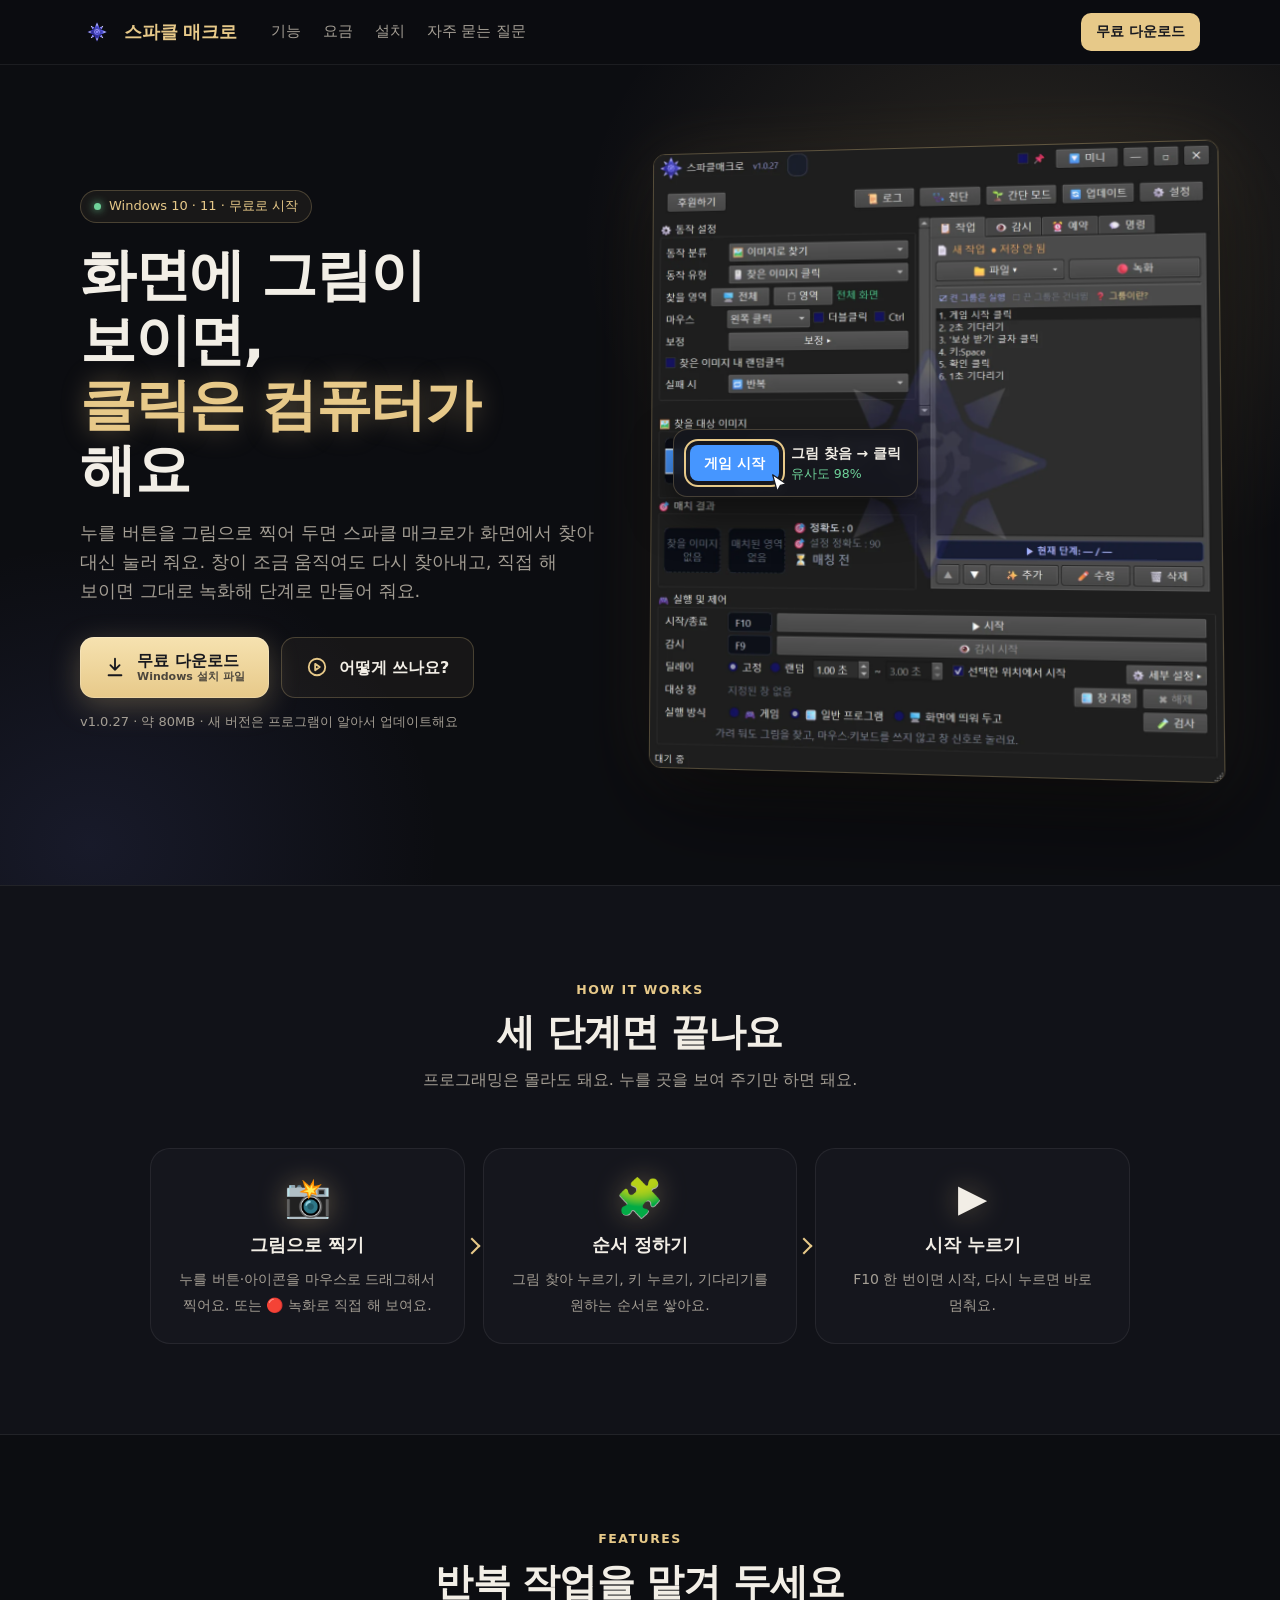
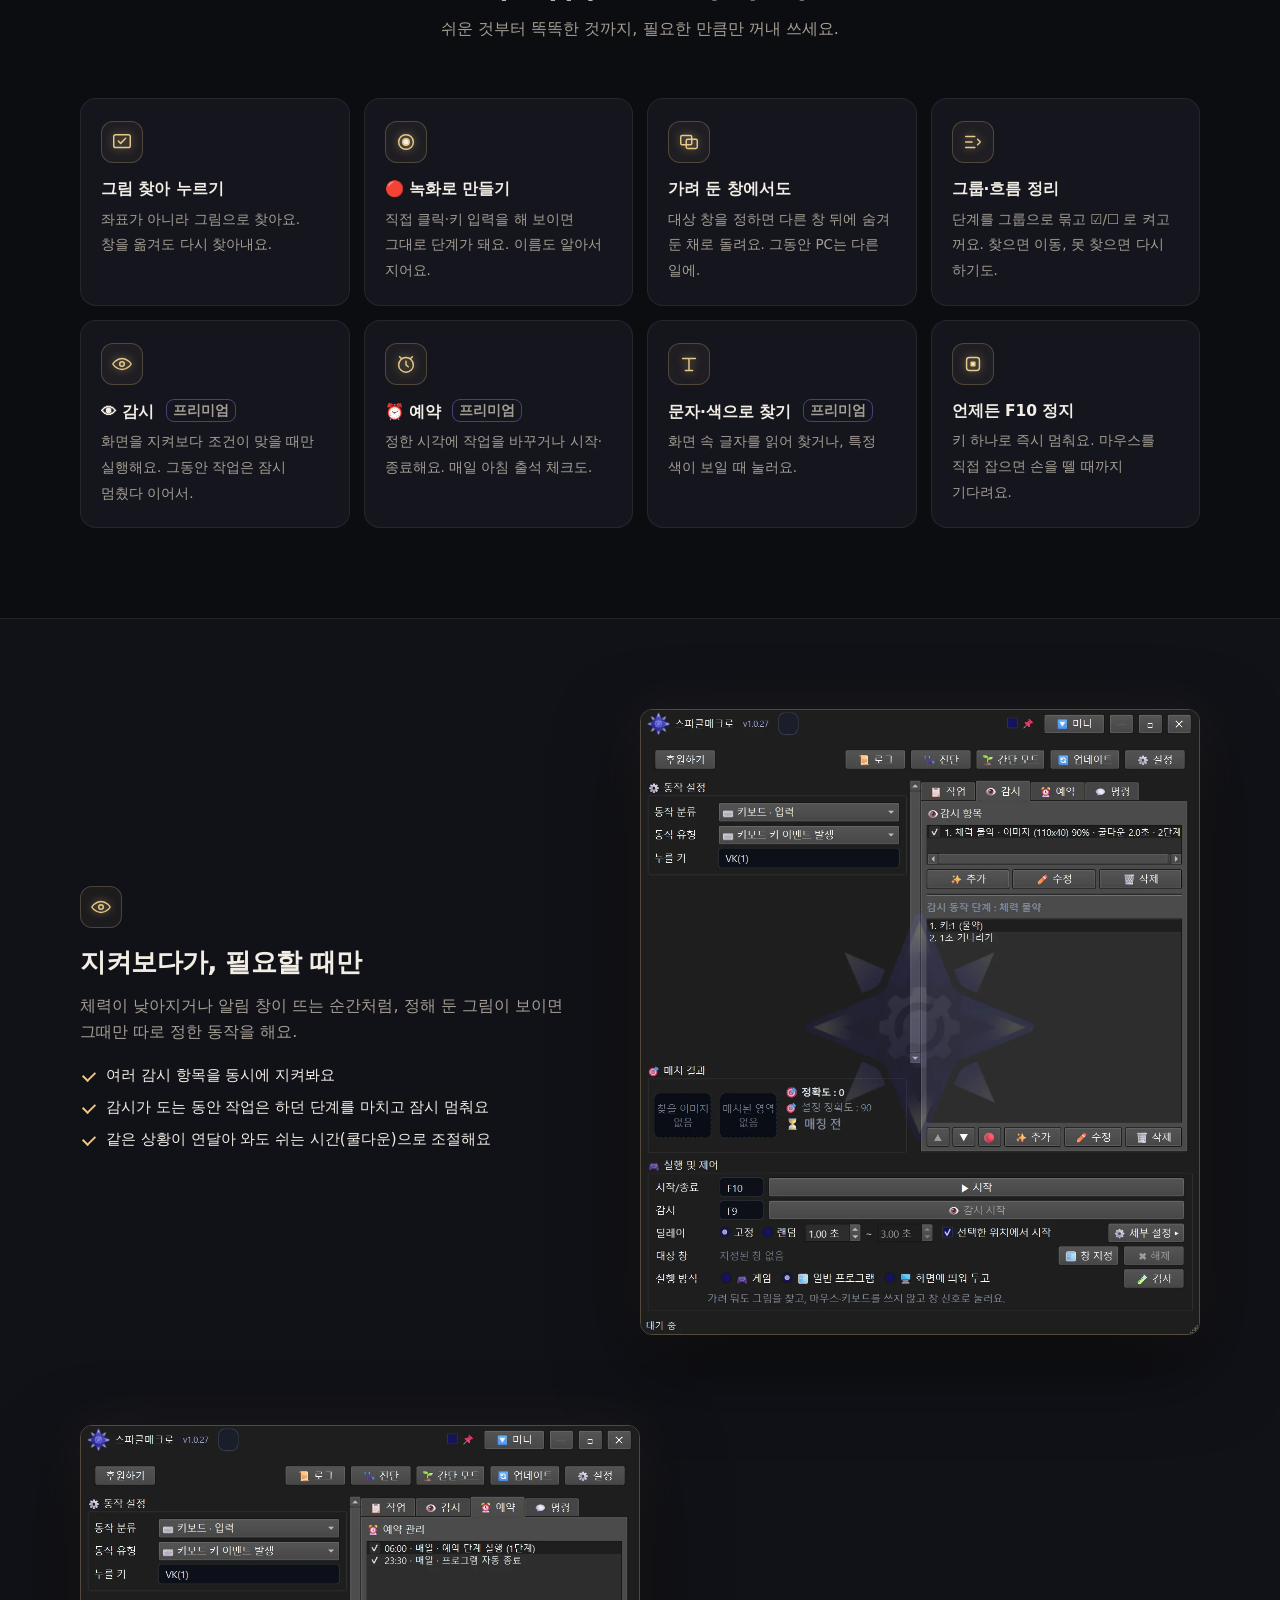
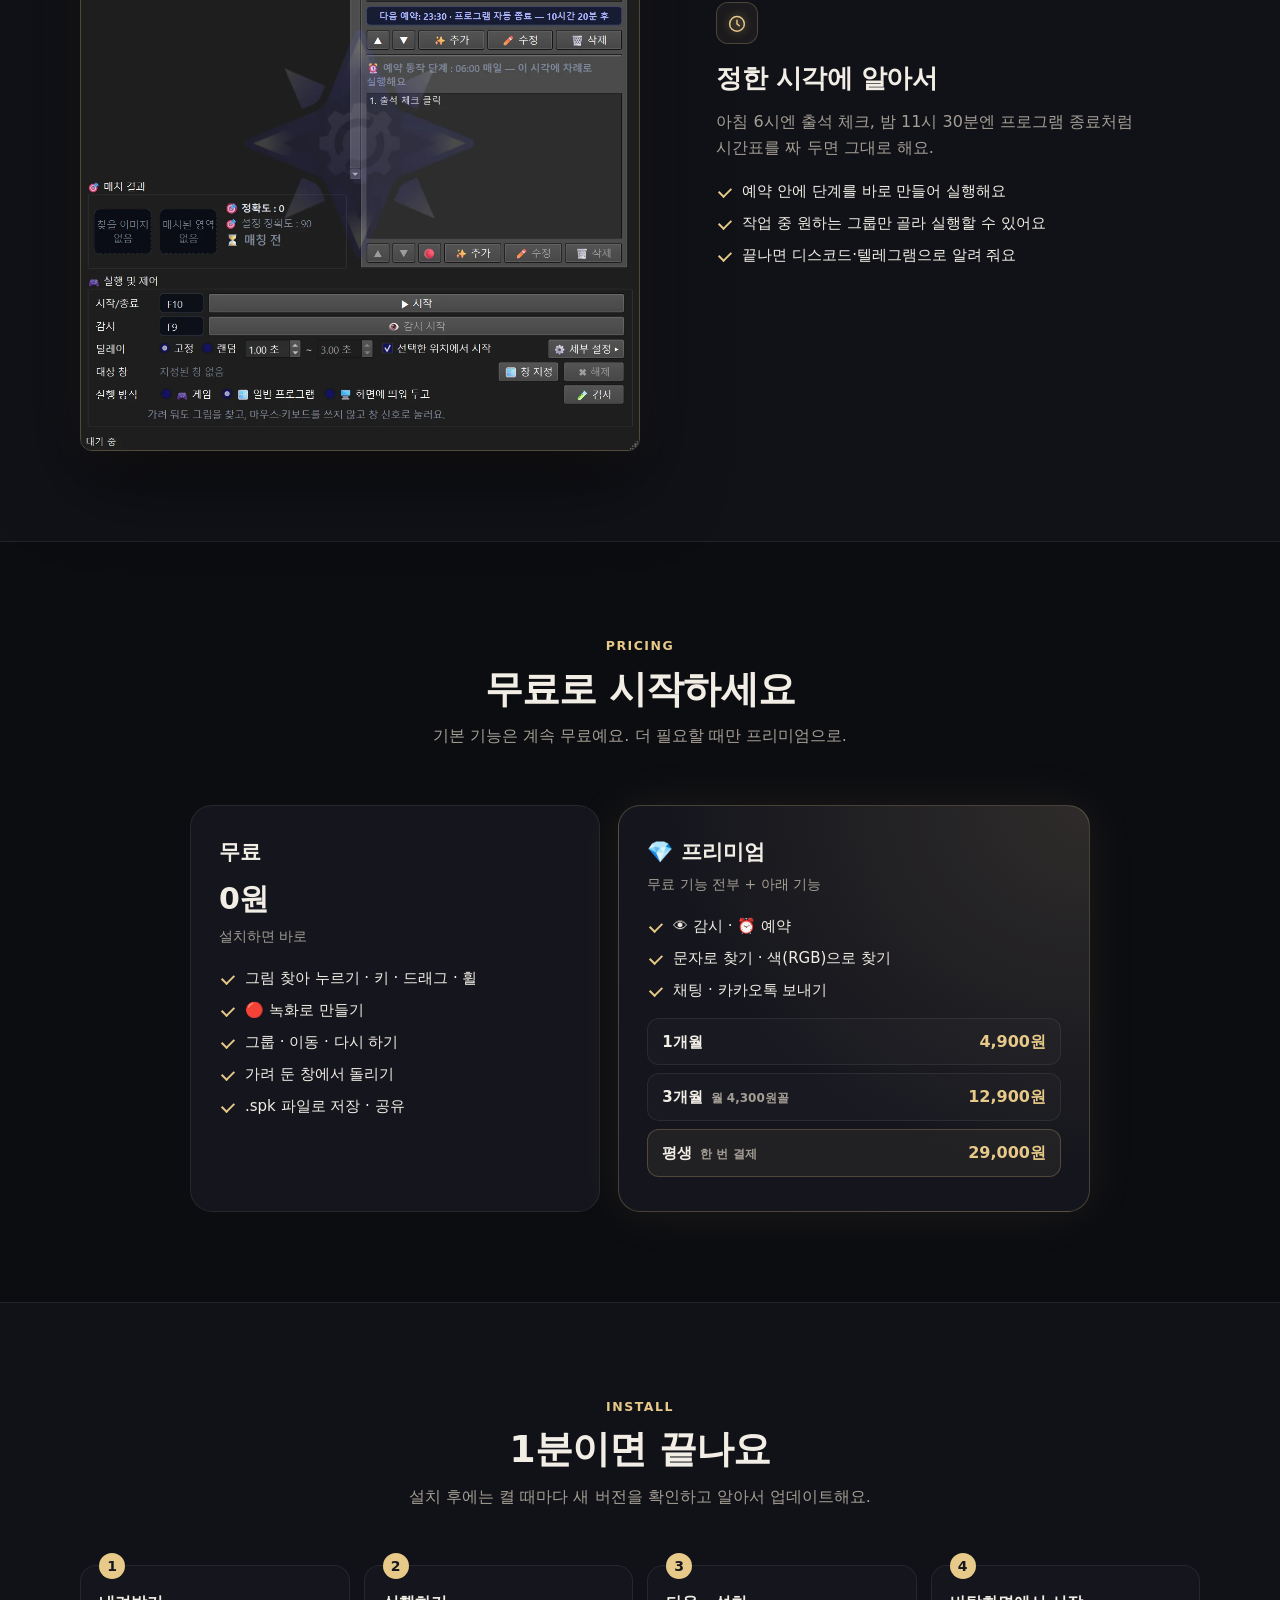
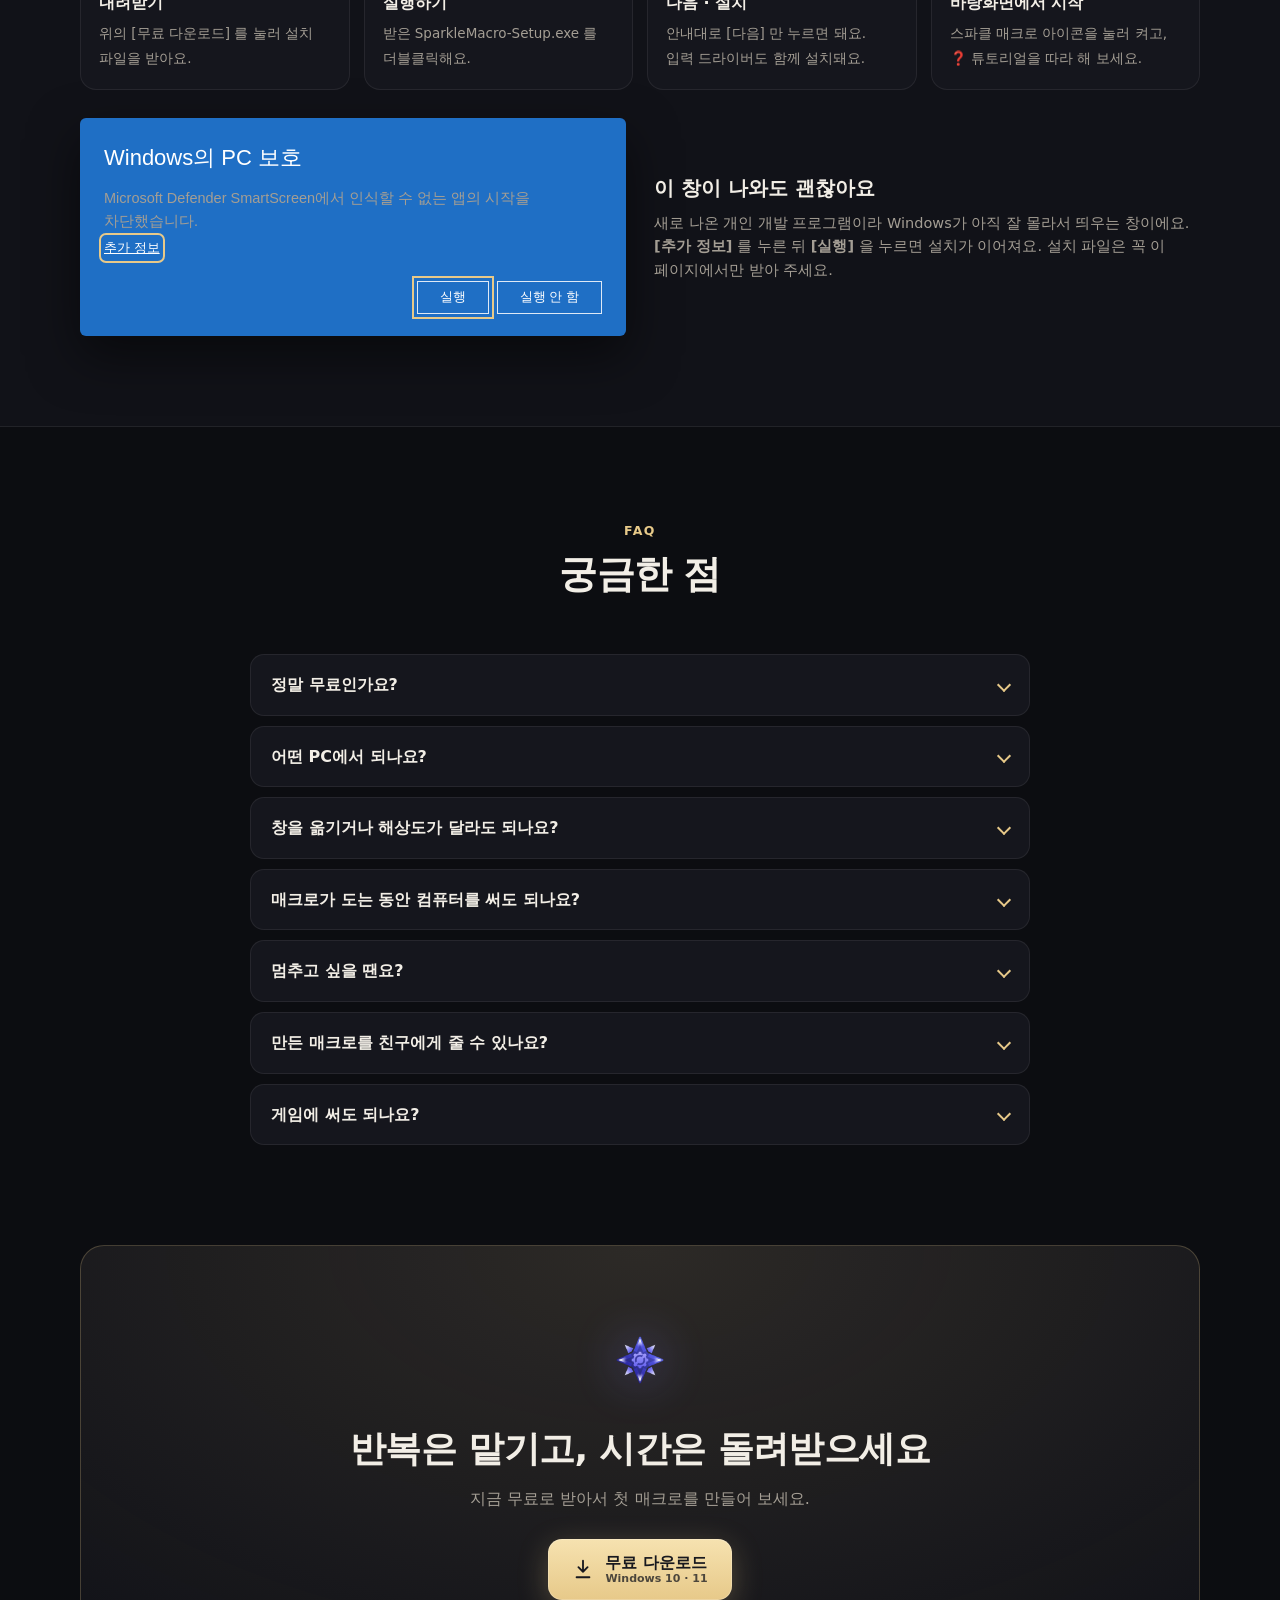
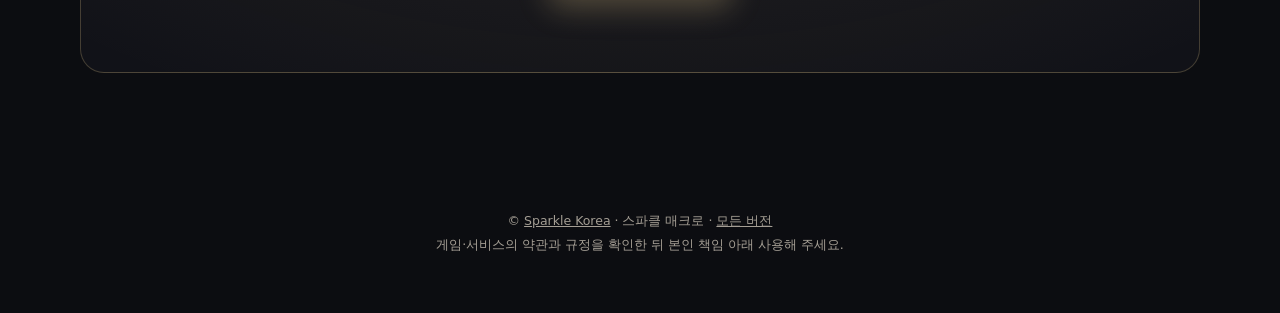
==== index.html @ 2854c3c3 "스파클 매크로 홈페이지" ====
<!doctype html>
<html lang="ko">
<head>
<meta charset="utf-8">
<meta name="viewport" content="width=device-width,initial-scale=1">
<meta name="color-scheme" content="dark">
<meta name="darkreader-lock">
<title>스파클 매크로 — 그림을 찾아 대신 눌러 주는 자동 클릭</title>
<meta name="description" content="화면에 그림이 보이면 컴퓨터가 대신 눌러 줘요. 녹화로 쉽게 만들고, 가려 둔 창에서도 돌아가는 윈도우 자동 클릭 프로그램. 무료로 시작.">
<meta property="og:type" content="website">
<meta property="og:url" content="https://macro.sparklekorea.com/">
<meta property="og:title" content="스파클 매크로 — 그림을 찾아 대신 눌러 주는 자동 클릭">
<meta property="og:description" content="녹화로 쉽게 만들고, 가려 둔 창에서도 돌아가는 윈도우 자동 클릭 프로그램. 무료로 시작.">
<meta property="og:image" content="https://macro.sparklekorea.com/img/og.jpg">
<meta name="theme-color" content="#0d0e12">
<link rel="icon" href="icon.png">
<style>
:root{
  --bg:#0c0d11;--bg2:#111218;--card:#15161d;--line:rgba(231,201,137,.24);--line2:rgba(255,255,255,.07);
  --gold:#e7c989;--gold2:#f6e2b0;--text:#f2eee6;--muted:#a49e94;--green:#6fd39a;--violet:#8f86ff;
}
*{box-sizing:border-box}
html{scroll-behavior:smooth}
section,[id]{scroll-margin-top:76px}
#top{scroll-margin-top:0}
body{margin:0;background:var(--bg);color:var(--text);font-family:"Segoe UI",system-ui,"Malgun Gothic","Apple SD Gothic Neo",sans-serif;line-height:1.6;-webkit-font-smoothing:antialiased;overflow-x:hidden;word-break:keep-all}
a{color:var(--gold);text-decoration:none}
img{max-width:100%;height:auto;display:block}
.wrap{max-width:1160px;margin:0 auto;padding:0 20px}
.gold{color:var(--gold);text-shadow:0 0 26px rgba(231,201,137,.35)}

/* 위쪽 줄 */
nav{position:sticky;top:0;z-index:20;background:rgba(12,13,17,.8);backdrop-filter:blur(12px);-webkit-backdrop-filter:blur(12px);border-bottom:1px solid var(--line2)}
nav .wrap{display:flex;align-items:center;gap:22px;height:64px}
.logo{display:flex;align-items:center;gap:10px;font-weight:800;color:var(--gold);font-size:17.5px;letter-spacing:-.2px}
.logo img{width:34px;height:34px;border-radius:9px}
nav .links{display:flex;gap:22px;margin-left:12px}
nav .links a{color:var(--muted);font-size:14.5px}
nav .links a:hover{color:var(--text)}
nav .sp{flex:1}
.navdl{font-size:13.5px;font-weight:800;color:#17181e;background:var(--gold);border-radius:10px;padding:8px 15px}

/* 버튼 */
.btn{display:inline-flex;align-items:center;gap:11px;padding:14px 24px;border-radius:14px;font-weight:800;font-size:16px;transition:transform .15s,box-shadow .15s,background .15s;white-space:nowrap}
.btn svg{width:22px;height:22px;flex:none}
.btn small{display:block;font-size:11px;font-weight:600;opacity:.75;line-height:1.1}
.btn .t{display:flex;flex-direction:column;align-items:flex-start;line-height:1.25}
.btn-gold{background:linear-gradient(180deg,var(--gold2),var(--gold));color:#17181e;box-shadow:0 8px 30px rgba(231,201,137,.28),inset 0 0 0 1px rgba(255,255,255,.2)}
.btn-gold:hover{transform:translateY(-1px);box-shadow:0 12px 38px rgba(231,201,137,.4)}
.btn-line{border:1px solid var(--line);color:var(--text);background:rgba(231,201,137,.05)}
.btn-line:hover{background:rgba(231,201,137,.1);transform:translateY(-1px)}
.btn-line svg{stroke:var(--gold)}

/* 첫 화면 */
.hero{position:relative;padding:76px 0 90px;overflow:hidden}
.hero:before{content:"";position:absolute;right:-200px;top:-180px;width:900px;height:700px;background:radial-gradient(closest-side,rgba(231,201,137,.14),transparent);pointer-events:none}
.hero:after{content:"";position:absolute;left:-260px;bottom:-260px;width:700px;height:600px;background:radial-gradient(closest-side,rgba(110,120,220,.12),transparent);pointer-events:none}
.hero .wrap{position:relative;z-index:1;display:grid;grid-template-columns:1fr 1.05fr;gap:48px;align-items:center}
.badge{display:inline-flex;align-items:center;gap:8px;font-size:13px;color:var(--gold);border:1px solid var(--line);border-radius:20px;padding:5px 13px;background:rgba(231,201,137,.06)}
.badge i{width:7px;height:7px;border-radius:50%;background:var(--green);box-shadow:0 0 8px var(--green)}
.hero h1{margin:20px 0 16px;font-size:clamp(34px,5.2vw,56px);line-height:1.16;letter-spacing:-1.5px;font-weight:800}
.hero .lead{margin:0;max-width:520px;color:var(--muted);font-size:clamp(15.5px,1.8vw,18px)}
.hero .btns{margin-top:32px;display:flex;flex-wrap:wrap;gap:12px}
.hero .note{margin-top:14px;font-size:13px;color:var(--muted)}
.stage{position:relative;padding:10px 0 30px}
.stage .pc{border-radius:12px;overflow:hidden;border:1px solid rgba(231,201,137,.32);box-shadow:0 34px 90px rgba(0,0,0,.6),0 0 70px rgba(231,201,137,.10);transform:perspective(1600px) rotateY(-8deg) rotateX(3deg);transform-origin:left center;max-width:560px;margin-left:auto}
/* 그림을 찾아 누르는 모습 */
.found{position:absolute;left:4%;top:44%;display:flex;align-items:center;gap:12px;padding:12px 16px;border-radius:14px;background:rgba(21,22,29,.92);border:1px solid var(--line);box-shadow:0 18px 40px rgba(0,0,0,.55);backdrop-filter:blur(6px)}
.found .tg{padding:7px 14px;border-radius:8px;background:#4696ff;color:#fff;font-weight:800;font-size:14px;position:relative;outline:2px solid var(--gold);outline-offset:4px;animation:pick 2.4s ease-in-out infinite}
.found b{display:block;font-size:14px}
.found span{display:block;font-size:12.5px;color:var(--green)}
.cursor{position:absolute;right:-12px;bottom:-14px;width:22px;height:22px;animation:tap 2.4s ease-in-out infinite}
@keyframes pick{0%,100%{outline-color:rgba(231,201,137,.2)}45%,60%{outline-color:var(--gold)}}
@keyframes tap{0%,100%{transform:translate(14px,14px)}45%{transform:translate(0,0)}55%{transform:translate(0,0) scale(.85)}65%{transform:translate(0,0)}}
@media (prefers-reduced-motion:reduce){.found .tg,.cursor{animation:none}}

/* 섹션 공통 */
section{padding:90px 0;position:relative}
.alt{background:var(--bg2);border-top:1px solid var(--line2);border-bottom:1px solid var(--line2)}
.sec-h{text-align:center;max-width:680px;margin:0 auto 56px}
.sec-h small{color:var(--gold);font-weight:800;letter-spacing:1.5px;font-size:12.5px}
.sec-h h2{margin:8px 0 10px;font-size:clamp(26px,3.6vw,38px);letter-spacing:-.8px;line-height:1.25}
.sec-h p{margin:0;color:var(--muted)}

/* 3단계 흐름 */
.flow{display:grid;grid-template-columns:repeat(3,1fr);gap:18px;max-width:980px;margin:0 auto}
.fl{position:relative;text-align:center;padding:30px 22px 26px;border:1px solid var(--line2);border-radius:20px;background:var(--card)}
.fl .em{font-size:38px;line-height:1;margin-bottom:14px;filter:drop-shadow(0 0 14px rgba(231,201,137,.35))}
.fl b{display:block;font-size:18px;margin-bottom:6px}
.fl span{font-size:14px;color:var(--muted)}
.fl:not(:last-child):after{content:"";position:absolute;right:-14px;top:50%;width:10px;height:10px;border-top:2px solid var(--gold);border-right:2px solid var(--gold);transform:translateY(-50%) rotate(45deg);z-index:2}

/* 기능 카드 */
.cards{display:grid;grid-template-columns:repeat(4,1fr);gap:14px}
.card{border:1px solid var(--line2);border-radius:16px;padding:22px 20px;background:var(--card);transition:transform .2s,border-color .2s}
.card:hover{transform:translateY(-3px);border-color:var(--line)}
.ico{width:42px;height:42px;border-radius:12px;border:1px solid var(--line);display:flex;align-items:center;justify-content:center;margin-bottom:14px;background:rgba(231,201,137,.05)}
.ico svg{width:22px;height:22px;stroke:var(--gold);fill:none;stroke-width:1.6;stroke-linecap:round;stroke-linejoin:round;filter:drop-shadow(0 0 4px rgba(231,201,137,.6))}
.card b{display:block;margin-bottom:4px;font-size:15.5px}
.card span{font-size:13.5px;color:var(--muted)}
.tag{display:inline-block;font-size:11px;font-weight:800;color:var(--violet);border:1px solid rgba(143,134,255,.4);border-radius:8px;padding:0 6px;margin-left:6px;vertical-align:2px}

/* 화면 소개 */
.pcrow{display:grid;grid-template-columns:1fr 1.2fr;gap:56px;align-items:center;margin-bottom:90px}
.pcrow:last-child{margin-bottom:0}
.pcrow.rev{grid-template-columns:1.2fr 1fr}
.pcrow.rev .txt{order:2}
.pcrow h3{margin:0 0 10px;font-size:26px;letter-spacing:-.5px}
.pcrow p{margin:0;color:var(--muted)}
.shot{border-radius:12px;overflow:hidden;border:1px solid rgba(231,201,137,.3);box-shadow:0 30px 80px rgba(0,0,0,.55),0 0 50px rgba(231,201,137,.08);max-width:560px}
.pcrow.rev .shot{margin-left:0}
.pcrow:not(.rev) .shot{margin-left:auto}
ul.chk{list-style:none;padding:0;margin:18px 0 0}
ul.chk li{position:relative;padding-left:26px;margin:8px 0;font-size:15px}
ul.chk li:before{content:"";position:absolute;left:3px;top:8px;width:10px;height:6px;border-left:2px solid var(--gold);border-bottom:2px solid var(--gold);transform:rotate(-45deg)}

/* 요금 */
.plans{display:grid;grid-template-columns:1fr 1.15fr;gap:18px;max-width:900px;margin:0 auto}
.plan{border:1px solid var(--line2);border-radius:22px;padding:30px 28px;background:var(--card)}
.plan.pro{border-color:var(--line);background:radial-gradient(90% 90% at 100% 0%,rgba(231,201,137,.12),transparent),var(--card);box-shadow:0 0 50px rgba(231,201,137,.08)}
.plan h3{margin:0 0 4px;font-size:21px}
.plan .pr{font-size:30px;font-weight:800;letter-spacing:-.8px;margin:6px 0 2px}
.plan .pr small{font-size:14px;color:var(--muted);font-weight:600;letter-spacing:0}
.plan .sub{color:var(--muted);font-size:14px}
.prices{display:grid;gap:8px;margin:16px 0 4px}
.prices div{display:flex;justify-content:space-between;align-items:baseline;padding:10px 14px;border:1px solid var(--line2);border-radius:12px;background:rgba(255,255,255,.02)}
.prices div b{font-size:15px}
.prices div span{font-weight:800;color:var(--gold)}
.prices div em{font-style:normal;font-size:12px;color:var(--muted);margin-left:8px}
.prices .best{border-color:var(--line);background:rgba(231,201,137,.06)}

/* 설치 */
.steps{display:grid;grid-template-columns:repeat(4,1fr);gap:14px;counter-reset:s}
.step{position:relative;border:1px solid var(--line2);border-radius:16px;padding:24px 18px 18px;background:var(--card)}
.step:before{counter-increment:s;content:counter(s);position:absolute;top:-13px;left:18px;width:26px;height:26px;border-radius:50%;background:var(--gold);color:#17181e;font-weight:800;font-size:14px;display:flex;align-items:center;justify-content:center}
.step b{display:block;margin-bottom:4px}
.step span{font-size:13.5px;color:var(--muted)}
.ss{margin-top:28px;display:grid;grid-template-columns:1fr 1fr;gap:28px;align-items:center}
.ssbox{border-radius:6px;background:#1f6fc5;color:#fff;padding:22px 24px;font-family:"Segoe UI","Malgun Gothic",sans-serif;box-shadow:0 20px 50px rgba(0,0,0,.5)}
.ssbox h4{margin:0 0 12px;font-size:22px;font-weight:400}
.ssbox p{margin:0 0 10px;font-size:13px}
.ssbox .more{display:inline-block;font-size:13px;text-decoration:underline;outline:2px solid var(--gold);outline-offset:3px;border-radius:2px}
.ssbox .bt{display:flex;justify-content:flex-end;gap:8px;margin-top:22px}
.ssbox .bt span{border:1px solid rgba(255,255,255,.85);padding:5px 22px;font-size:13px}
.ssbox .bt .run{outline:2px solid var(--gold);outline-offset:3px}
.ss h3{margin:0 0 8px;font-size:20px}
.ss p{margin:0;color:var(--muted);font-size:14.5px}

/* 질문 */
.faq{max-width:780px;margin:0 auto}
details{border:1px solid var(--line2);border-radius:14px;background:var(--card);margin-bottom:10px}
summary{cursor:pointer;list-style:none;padding:17px 20px;font-weight:700;display:flex;align-items:center;gap:12px}
summary::-webkit-details-marker{display:none}
summary:after{content:"";margin-left:auto;flex:none;width:8px;height:8px;border-right:2px solid var(--gold);border-bottom:2px solid var(--gold);transform:rotate(45deg);transition:transform .2s}
details[open] summary:after{transform:rotate(-135deg)}
details p{margin:0;padding:0 20px 17px;color:var(--muted);font-size:14.5px}

.final{text-align:center;padding:72px 22px;border:1px solid var(--line);border-radius:24px;background:radial-gradient(80% 120% at 50% 0%,rgba(231,201,137,.13),transparent),var(--bg2)}
.final img{width:84px;height:84px;margin:0 auto 18px;filter:drop-shadow(0 0 24px rgba(143,134,255,.45))}
.final h2{margin:0 0 8px;font-size:clamp(26px,3.6vw,36px);letter-spacing:-.6px}
.final p{margin:0 0 28px;color:var(--muted)}
.final .btns{display:flex;flex-wrap:wrap;justify-content:center;gap:12px}
footer{padding:44px 0 54px;text-align:center;font-size:12.5px;color:var(--muted)}
footer p{margin:4px 0}
footer a{color:var(--muted);text-decoration:underline}

/* 스크롤하면 살짝 떠오르기 */
.rv{opacity:0;transform:translateY(18px);transition:opacity .7s ease,transform .7s ease}
.rv.on{opacity:1;transform:none}
@media (prefers-reduced-motion:reduce){.rv{opacity:1;transform:none;transition:none}}

@media (max-width:980px){
  .hero .wrap{grid-template-columns:1fr}
  .stage{max-width:600px;margin:10px auto 0}
  .pcrow,.pcrow.rev,.ss,.plans{grid-template-columns:1fr}
  .pcrow.rev .txt{order:0}
  .pcrow{gap:26px;margin-bottom:64px}
  .shot,.pcrow:not(.rev) .shot{margin:0 auto}
  .cards,.steps{grid-template-columns:1fr 1fr}
  nav .links{display:none}
}
@media (max-width:640px){
  .flow{grid-template-columns:1fr}
  .fl:not(:last-child):after{right:50%;top:auto;bottom:-14px;transform:translateX(50%) rotate(135deg)}
}
@media (max-width:560px){
  .cards,.steps{grid-template-columns:1fr}
  .navdl{display:none}
  .hero{padding:44px 0 60px}
  .btn{width:100%;justify-content:center}
  .found{left:2%;top:38%;transform:scale(.85);transform-origin:left top}
}
</style>
</head>
<body id="top">

<nav><div class="wrap">
  <a class="logo" href="#top"><img src="icon.png" alt=""><span>스파클 매크로</span></a>
  <div class="links"><a href="#feat">기능</a><a href="#price">요금</a><a href="#install">설치</a><a href="#faq">자주 묻는 질문</a></div>
  <span class="sp"></span>
  <a class="navdl dl" href="#">무료 다운로드</a>
</div></nav>

<header class="hero"><div class="wrap">
  <div>
    <span class="badge"><i></i>Windows 10 · 11 · 무료로 시작</span>
    <h1>화면에 그림이 보이면,<br><span class="gold">클릭은 컴퓨터가</span> 해요</h1>
    <p class="lead">누를 버튼을 그림으로 찍어 두면 스파클 매크로가 화면에서 찾아 대신 눌러 줘요. 창이 조금 움직여도 다시 찾아내고, 직접 해 보이면 그대로 녹화해 단계로 만들어 줘요.</p>
    <div class="btns">
      <a class="btn btn-gold dl" href="#">
        <svg viewBox="0 0 24 24" fill="none" stroke="currentColor" stroke-width="2" stroke-linecap="round" stroke-linejoin="round"><path d="M12 3v12M7 10l5 5 5-5M5 21h14"/></svg>
        <span class="t">무료 다운로드<small>Windows 설치 파일</small></span>
      </a>
      <a class="btn btn-line" href="#how">
        <svg viewBox="0 0 24 24" fill="none" stroke-width="2" stroke-linecap="round" stroke-linejoin="round"><circle cx="12" cy="12" r="9"/><path d="M10 8.5l5 3.5-5 3.5z"/></svg>
        어떻게 쓰나요?
      </a>
    </div>
    <p class="note">v1.0.27 · 약 80MB · 새 버전은 프로그램이 알아서 업데이트해요</p>
  </div>
  <div class="stage">
    <div class="pc"><img src="img/main.webp" width="1100" height="1230" alt="스파클 매크로 작업 화면"></div>
    <div class="found">
      <div class="tg">게임 시작
        <svg class="cursor" viewBox="0 0 24 24"><path d="M4 2l15 10-6.5 1.5L9 20z" fill="#fff" stroke="#17181e" stroke-width="1.4" stroke-linejoin="round"/></svg>
      </div>
      <div><b>그림 찾음 → 클릭</b><span>유사도 98%</span></div>
    </div>
  </div>
</div></header>

<section id="how" class="alt"><div class="wrap">
  <div class="sec-h rv"><small>HOW IT WORKS</small><h2>세 단계면 끝나요</h2><p>프로그래밍은 몰라도 돼요. 누를 곳을 보여 주기만 하면 돼요.</p></div>
  <div class="flow rv">
    <div class="fl"><div class="em">📸</div><b>그림으로 찍기</b><span>누를 버튼·아이콘을 마우스로 드래그해서 찍어요. 또는 🔴 녹화로 직접 해 보여요.</span></div>
    <div class="fl"><div class="em">🧩</div><b>순서 정하기</b><span>그림 찾아 누르기, 키 누르기, 기다리기를 원하는 순서로 쌓아요.</span></div>
    <div class="fl"><div class="em">▶️</div><b>시작 누르기</b><span>F10 한 번이면 시작, 다시 누르면 바로 멈춰요.</span></div>
  </div>
</div></section>

<section id="feat"><div class="wrap">
  <div class="sec-h rv"><small>FEATURES</small><h2>반복 작업을 맡겨 두세요</h2><p>쉬운 것부터 똑똑한 것까지, 필요한 만큼만 꺼내 쓰세요.</p></div>
  <div class="cards rv">
    <div class="card"><div class="ico"><svg viewBox="0 0 24 24"><rect x="3" y="4" width="18" height="14" rx="2"/><path d="M8 11l2.5 2.5L16 8"/></svg></div><b>그림 찾아 누르기</b><span>좌표가 아니라 그림으로 찾아요. 창을 옮겨도 다시 찾아내요.</span></div>
    <div class="card"><div class="ico"><svg viewBox="0 0 24 24"><circle cx="12" cy="12" r="8"/><circle cx="12" cy="12" r="3.5" fill="currentColor"/></svg></div><b>🔴 녹화로 만들기</b><span>직접 클릭·키 입력을 해 보이면 그대로 단계가 돼요. 이름도 알아서 지어요.</span></div>
    <div class="card"><div class="ico"><svg viewBox="0 0 24 24"><rect x="3" y="5" width="12" height="10" rx="1.5"/><rect x="9" y="9" width="12" height="10" rx="1.5"/></svg></div><b>가려 둔 창에서도</b><span>대상 창을 정하면 다른 창 뒤에 숨겨 둔 채로 돌려요. 그동안 PC는 다른 일에.</span></div>
    <div class="card"><div class="ico"><svg viewBox="0 0 24 24"><path d="M4 6h10M4 12h7M4 18h10"/><path d="M17 9l3 3-3 3"/></svg></div><b>그룹·흐름 정리</b><span>단계를 그룹으로 묶고 ☑/☐ 로 켜고 꺼요. 찾으면 이동, 못 찾으면 다시 하기도.</span></div>
    <div class="card"><div class="ico"><svg viewBox="0 0 24 24"><path d="M2 12s3.5-6 10-6 10 6 10 6-3.5 6-10 6S2 12 2 12z"/><circle cx="12" cy="12" r="2.5"/></svg></div><b>👁 감시 <span class="tag">프리미엄</span></b><span>화면을 지켜보다 조건이 맞을 때만 실행해요. 그동안 작업은 잠시 멈췄다 이어서.</span></div>
    <div class="card"><div class="ico"><svg viewBox="0 0 24 24"><circle cx="12" cy="13" r="8"/><path d="M12 9v4l2.5 2M5 4l2 2M19 4l-2 2"/></svg></div><b>⏰ 예약 <span class="tag">프리미엄</span></b><span>정한 시각에 작업을 바꾸거나 시작·종료해요. 매일 아침 출석 체크도.</span></div>
    <div class="card"><div class="ico"><svg viewBox="0 0 24 24"><path d="M5 6h14M12 6v13M8 19h8"/></svg></div><b>문자·색으로 찾기 <span class="tag">프리미엄</span></b><span>화면 속 글자를 읽어 찾거나, 특정 색이 보일 때 눌러요.</span></div>
    <div class="card"><div class="ico"><svg viewBox="0 0 24 24"><rect x="5" y="5" width="14" height="14" rx="3"/><path d="M10 10h4v4h-4z" fill="currentColor"/></svg></div><b>언제든 F10 정지</b><span>키 하나로 즉시 멈춰요. 마우스를 직접 잡으면 손을 뗄 때까지 기다려요.</span></div>
  </div>
</div></section>

<section class="alt"><div class="wrap">
  <div class="pcrow rv">
    <div class="txt">
      <div class="ico"><svg viewBox="0 0 24 24"><path d="M2 12s3.5-6 10-6 10 6 10 6-3.5 6-10 6S2 12 2 12z"/><circle cx="12" cy="12" r="2.5"/></svg></div>
      <h3>지켜보다가, 필요할 때만</h3>
      <p>체력이 낮아지거나 알림 창이 뜨는 순간처럼, 정해 둔 그림이 보이면 그때만 따로 정한 동작을 해요.</p>
      <ul class="chk">
        <li>여러 감시 항목을 동시에 지켜봐요</li>
        <li>감시가 도는 동안 작업은 하던 단계를 마치고 잠시 멈춰요</li>
        <li>같은 상황이 연달아 와도 쉬는 시간(쿨다운)으로 조절해요</li>
      </ul>
    </div>
    <div class="shot"><img src="img/watch.webp" width="1100" height="1230" alt="감시 화면" loading="lazy"></div>
  </div>
  <div class="pcrow rev rv">
    <div class="txt">
      <div class="ico"><svg viewBox="0 0 24 24"><circle cx="12" cy="13" r="8"/><path d="M12 9v4l2.5 2"/></svg></div>
      <h3>정한 시각에 알아서</h3>
      <p>아침 6시엔 출석 체크, 밤 11시 30분엔 프로그램 종료처럼 시간표를 짜 두면 그대로 해요.</p>
      <ul class="chk">
        <li>예약 안에 단계를 바로 만들어 실행해요</li>
        <li>작업 중 원하는 그룹만 골라 실행할 수 있어요</li>
        <li>끝나면 디스코드·텔레그램으로 알려 줘요</li>
      </ul>
    </div>
    <div class="shot"><img src="img/schedule.webp" width="1100" height="1230" alt="예약 화면" loading="lazy"></div>
  </div>
</div></section>

<section id="price"><div class="wrap">
  <div class="sec-h rv"><small>PRICING</small><h2>무료로 시작하세요</h2><p>기본 기능은 계속 무료예요. 더 필요할 때만 프리미엄으로.</p></div>
  <div class="plans rv">
    <div class="plan">
      <h3>무료</h3>
      <div class="pr">0원</div>
      <div class="sub">설치하면 바로</div>
      <ul class="chk">
        <li>그림 찾아 누르기 · 키 · 드래그 · 휠</li>
        <li>🔴 녹화로 만들기</li>
        <li>그룹 · 이동 · 다시 하기</li>
        <li>가려 둔 창에서 돌리기</li>
        <li>.spk 파일로 저장 · 공유</li>
      </ul>
    </div>
    <div class="plan pro">
      <h3>💎 프리미엄</h3>
      <div class="sub">무료 기능 전부 + 아래 기능</div>
      <ul class="chk">
        <li>👁 감시 · ⏰ 예약</li>
        <li>문자로 찾기 · 색(RGB)으로 찾기</li>
        <li>채팅 · 카카오톡 보내기</li>
      </ul>
      <div class="prices">
        <div><b>1개월</b><span>4,900원</span></div>
        <div><b>3개월<em>월 4,300원꼴</em></b><span>12,900원</span></div>
        <div class="best"><b>평생<em>한 번 결제</em></b><span>29,000원</span></div>
      </div>
    </div>
  </div>
</div></section>

<section id="install" class="alt"><div class="wrap">
  <div class="sec-h rv"><small>INSTALL</small><h2>1분이면 끝나요</h2><p>설치 후에는 켤 때마다 새 버전을 확인하고 알아서 업데이트해요.</p></div>
  <div class="steps rv">
    <div class="step"><b>내려받기</b><span>위의 [무료 다운로드] 를 눌러 설치 파일을 받아요.</span></div>
    <div class="step"><b>실행하기</b><span>받은 SparkleMacro-Setup.exe 를 더블클릭해요.</span></div>
    <div class="step"><b>다음 · 설치</b><span>안내대로 [다음] 만 누르면 돼요. 입력 드라이버도 함께 설치돼요.</span></div>
    <div class="step"><b>바탕화면에서 시작</b><span>스파클 매크로 아이콘을 눌러 켜고, ❓ 튜토리얼을 따라 해 보세요.</span></div>
  </div>
  <div class="ss rv">
    <div class="ssbox" aria-hidden="true">
      <h4>Windows의 PC 보호</h4>
      <p>Microsoft Defender SmartScreen에서 인식할 수 없는 앱의 시작을 차단했습니다.</p>
      <span class="more">추가 정보</span>
      <div class="bt"><span class="run">실행</span><span>실행 안 함</span></div>
    </div>
    <div>
      <h3>이 창이 나와도 괜찮아요</h3>
      <p>새로 나온 개인 개발 프로그램이라 Windows가 아직 잘 몰라서 띄우는 창이에요. <b>[추가 정보]</b> 를 누른 뒤 <b>[실행]</b> 을 누르면 설치가 이어져요. 설치 파일은 꼭 이 페이지에서만 받아 주세요.</p>
    </div>
  </div>
</div></section>

<section id="faq"><div class="wrap">
  <div class="sec-h rv"><small>FAQ</small><h2>궁금한 점</h2></div>
  <div class="faq rv">
    <details><summary>정말 무료인가요?</summary><p>네. 그림 찾아 누르기, 녹화, 그룹, 가려 둔 창에서 돌리기 같은 기본 기능은 기간 제한 없이 무료예요. 감시·예약·문자/색 찾기·메시지 보내기가 필요할 때만 프리미엄을 쓰면 돼요.</p></details>
    <details><summary>어떤 PC에서 되나요?</summary><p>Windows 10 · 11 (64비트) 에서 돼요. 맥과 휴대폰은 지원하지 않아요.</p></details>
    <details><summary>창을 옮기거나 해상도가 달라도 되나요?</summary><p>좌표가 아니라 그림으로 찾기 때문에 창 위치가 바뀌어도 다시 찾아내요. 화면 배율이나 해상도가 크게 바뀌면 그림을 한 번 다시 찍어 주세요.</p></details>
    <details><summary>매크로가 도는 동안 컴퓨터를 써도 되나요?</summary><p>대상 창을 지정하고 실행 방식을 고르면 그 창을 가려 둔 채로 돌릴 수 있어요. 실제 마우스를 쓰는 방식이라도 사용자가 마우스·키보드를 잡으면 손을 뗄 때까지 기다렸다가 이어서 해요.</p></details>
    <details><summary>멈추고 싶을 땐요?</summary><p>F10 을 누르면 바로 멈춰요. 단축키는 설정에서 바꿀 수 있어요.</p></details>
    <details><summary>만든 매크로를 친구에게 줄 수 있나요?</summary><p>[📁 파일 ▾] → 저장하면 단계와 그림이 .spk 파일 하나에 담겨요. 그 파일을 보내 주면 그대로 불러와 쓸 수 있어요.</p></details>
    <details><summary>게임에 써도 되나요?</summary><p>게임이나 서비스마다 자동 입력 프로그램을 금지하는 약관이 있을 수 있어요. 쓰려는 곳의 약관과 규정을 먼저 확인하고, 본인 책임 아래 사용해 주세요.</p></details>
  </div>
</div></section>

<section style="padding-top:0"><div class="wrap">
  <div class="final rv">
    <img src="icon.png" alt="">
    <h2>반복은 맡기고, 시간은 돌려받으세요</h2>
    <p>지금 무료로 받아서 첫 매크로를 만들어 보세요.</p>
    <div class="btns">
      <a class="btn btn-gold dl" href="#">
        <svg viewBox="0 0 24 24" fill="none" stroke="currentColor" stroke-width="2" stroke-linecap="round" stroke-linejoin="round"><path d="M12 3v12M7 10l5 5 5-5M5 21h14"/></svg>
        <span class="t">무료 다운로드<small>Windows 10 · 11</small></span>
      </a>
    </div>
  </div>
</div></section>

<footer><div class="wrap">
  <p>© <a href="https://sparklekorea.com/">Sparkle Korea</a> · 스파클 매크로 · <a href="https://github.com/sparklekorea/macro-pc/releases">모든 버전</a></p>
  <p>게임·서비스의 약관과 규정을 확인한 뒤 본인 책임 아래 사용해 주세요.</p>
</div></footer>

<script>
// 다운로드: 언제나 최신 설치 파일
var DL = 'https://github.com/sparklekorea/macro-pc/releases/latest/download/SparkleMacro-Setup.exe';
document.querySelectorAll('.dl').forEach(function (a) { a.href = DL; });
// 스크롤하면 살짝 떠오르기
var io = 'IntersectionObserver' in window ? new IntersectionObserver(function (es) {
  es.forEach(function (e) { if (e.isIntersecting) { e.target.classList.add('on'); io.unobserve(e.target); } });
}, { threshold: .12 }) : null;
document.querySelectorAll('.rv').forEach(function (el) { io ? io.observe(el) : el.classList.add('on'); });
</script>
</body>
</html>
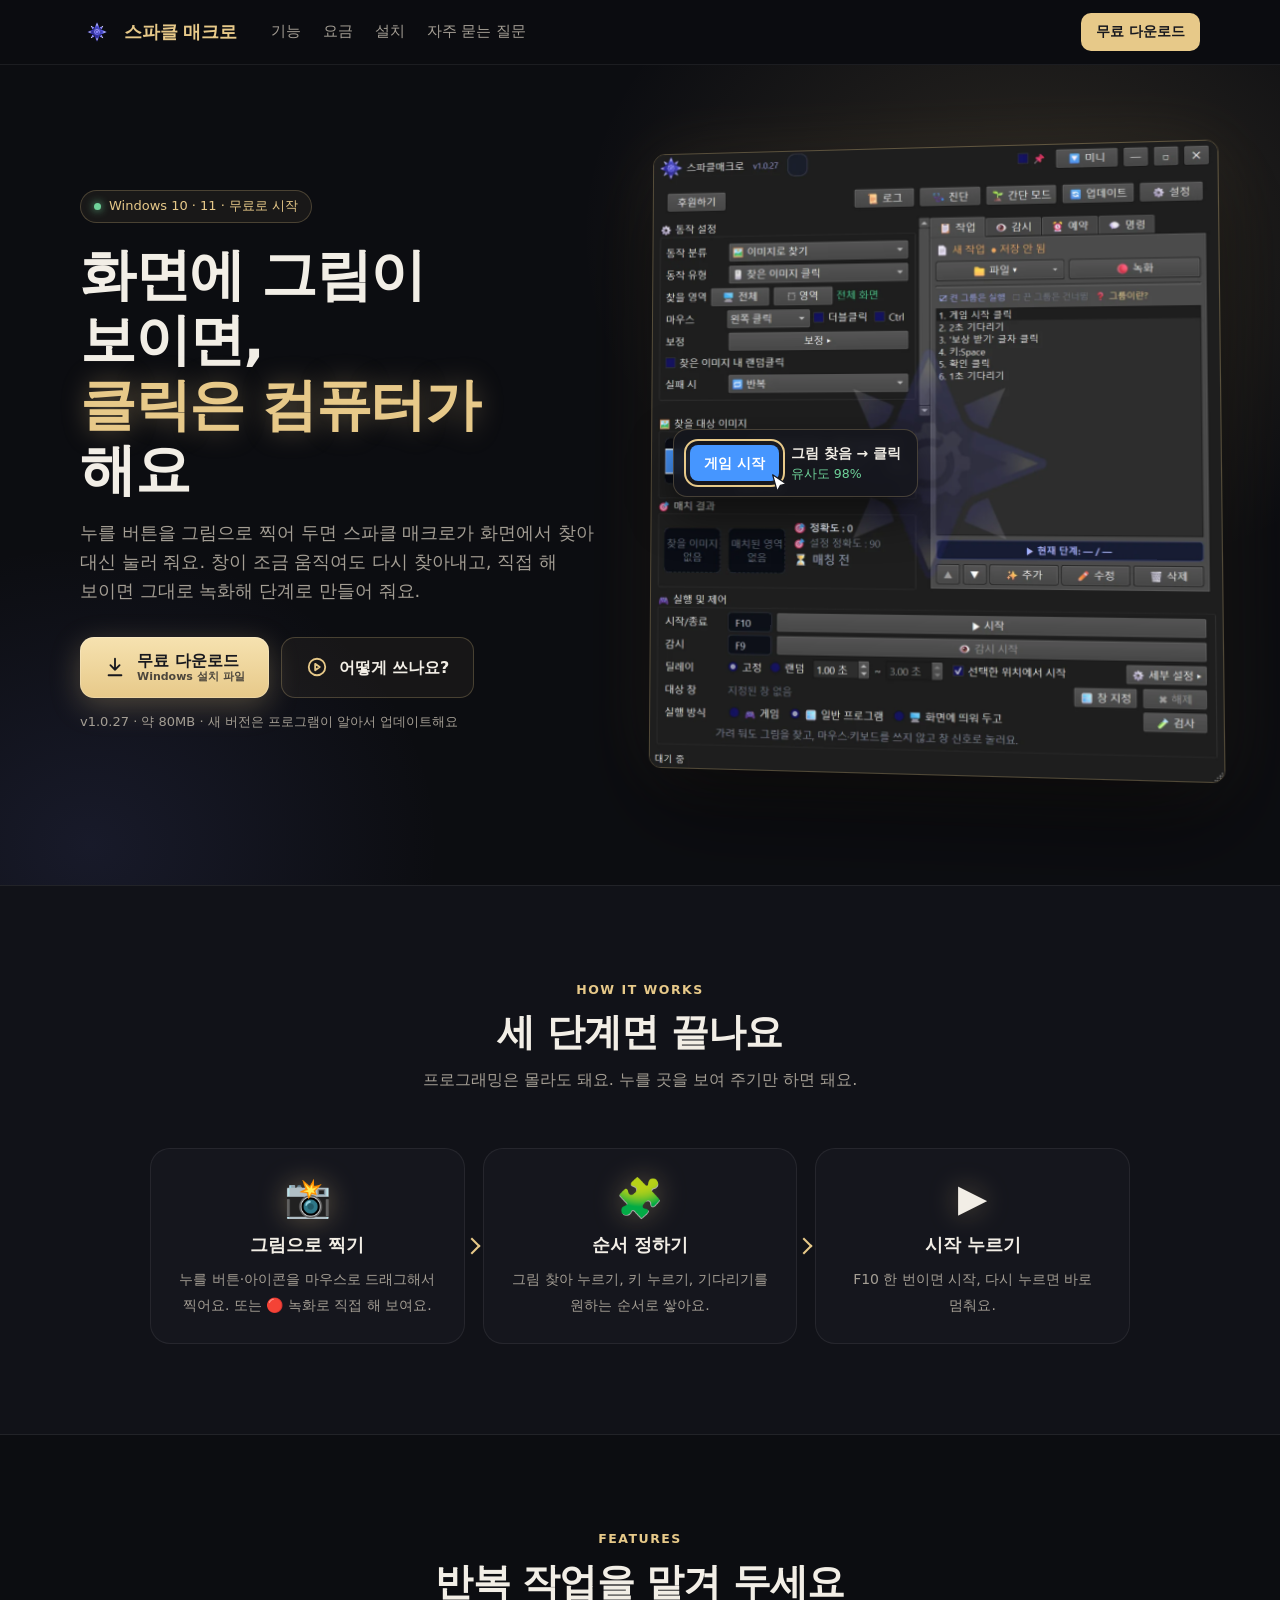
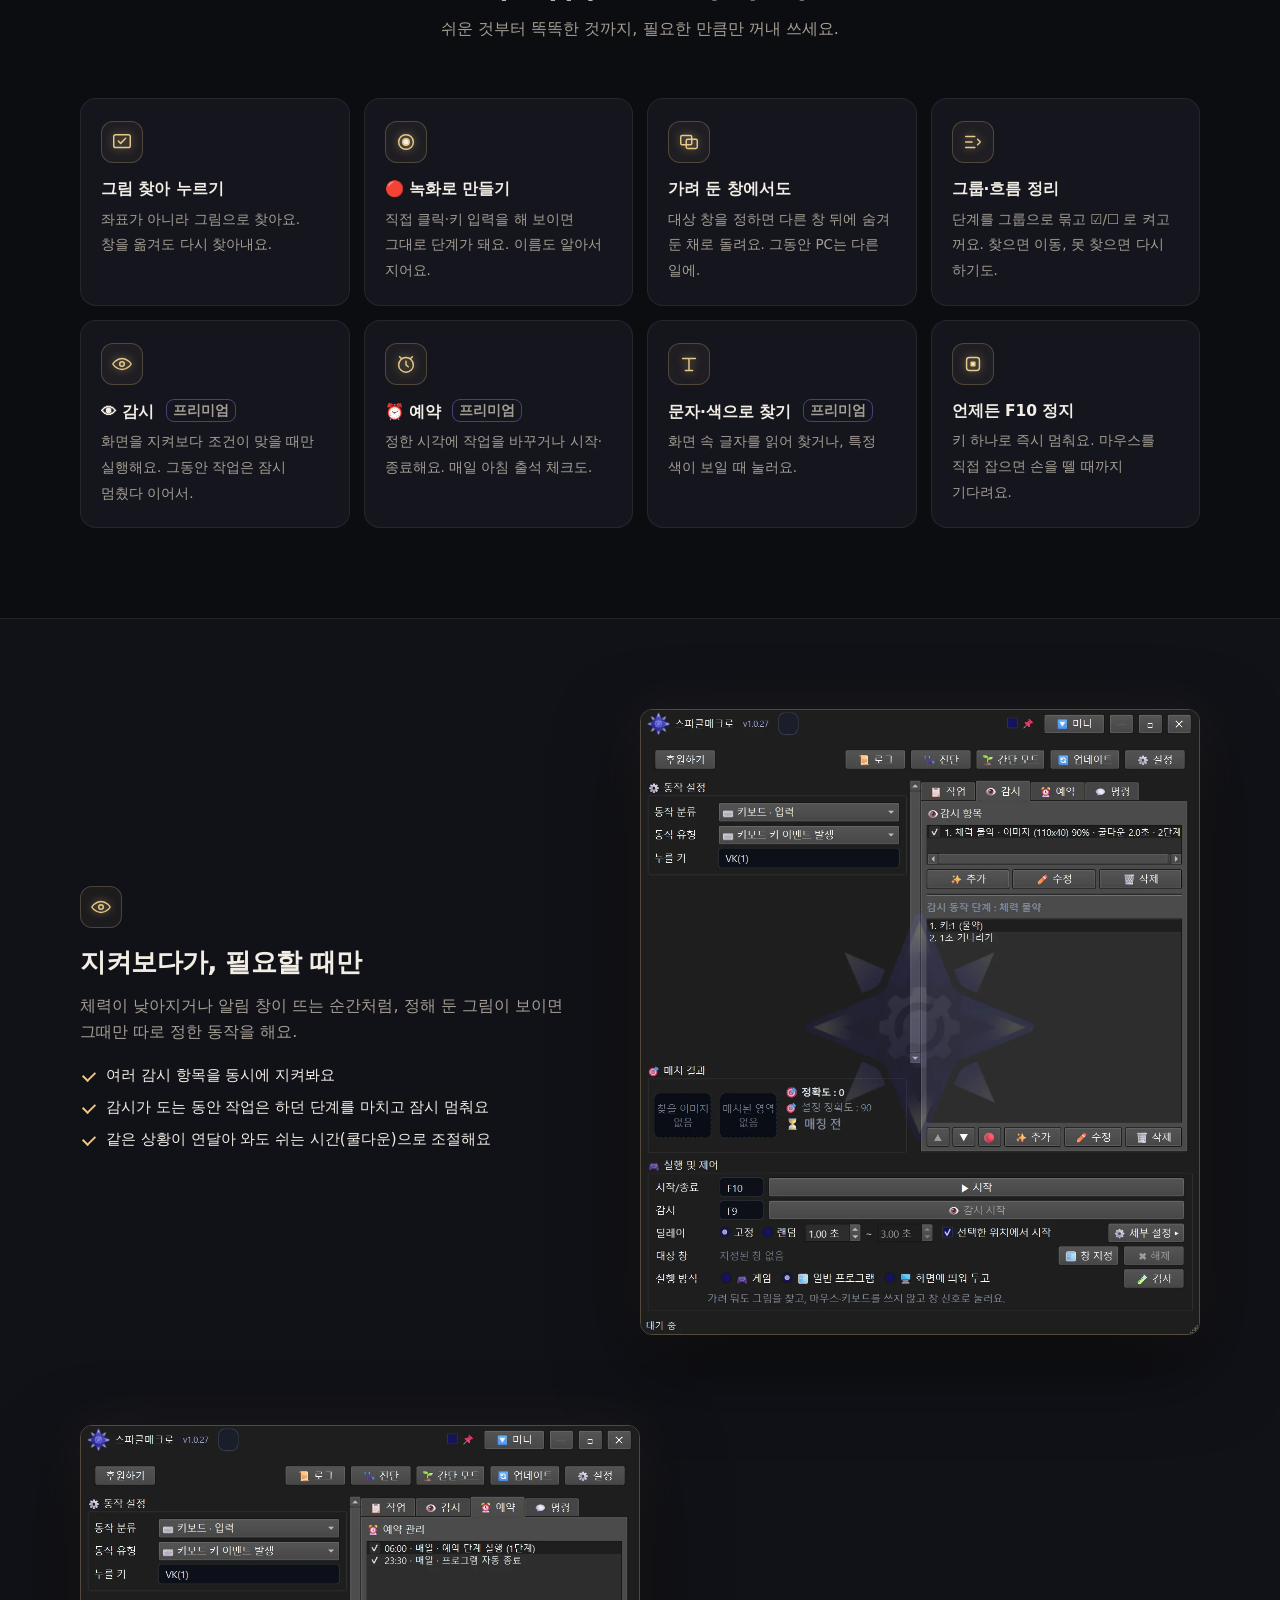
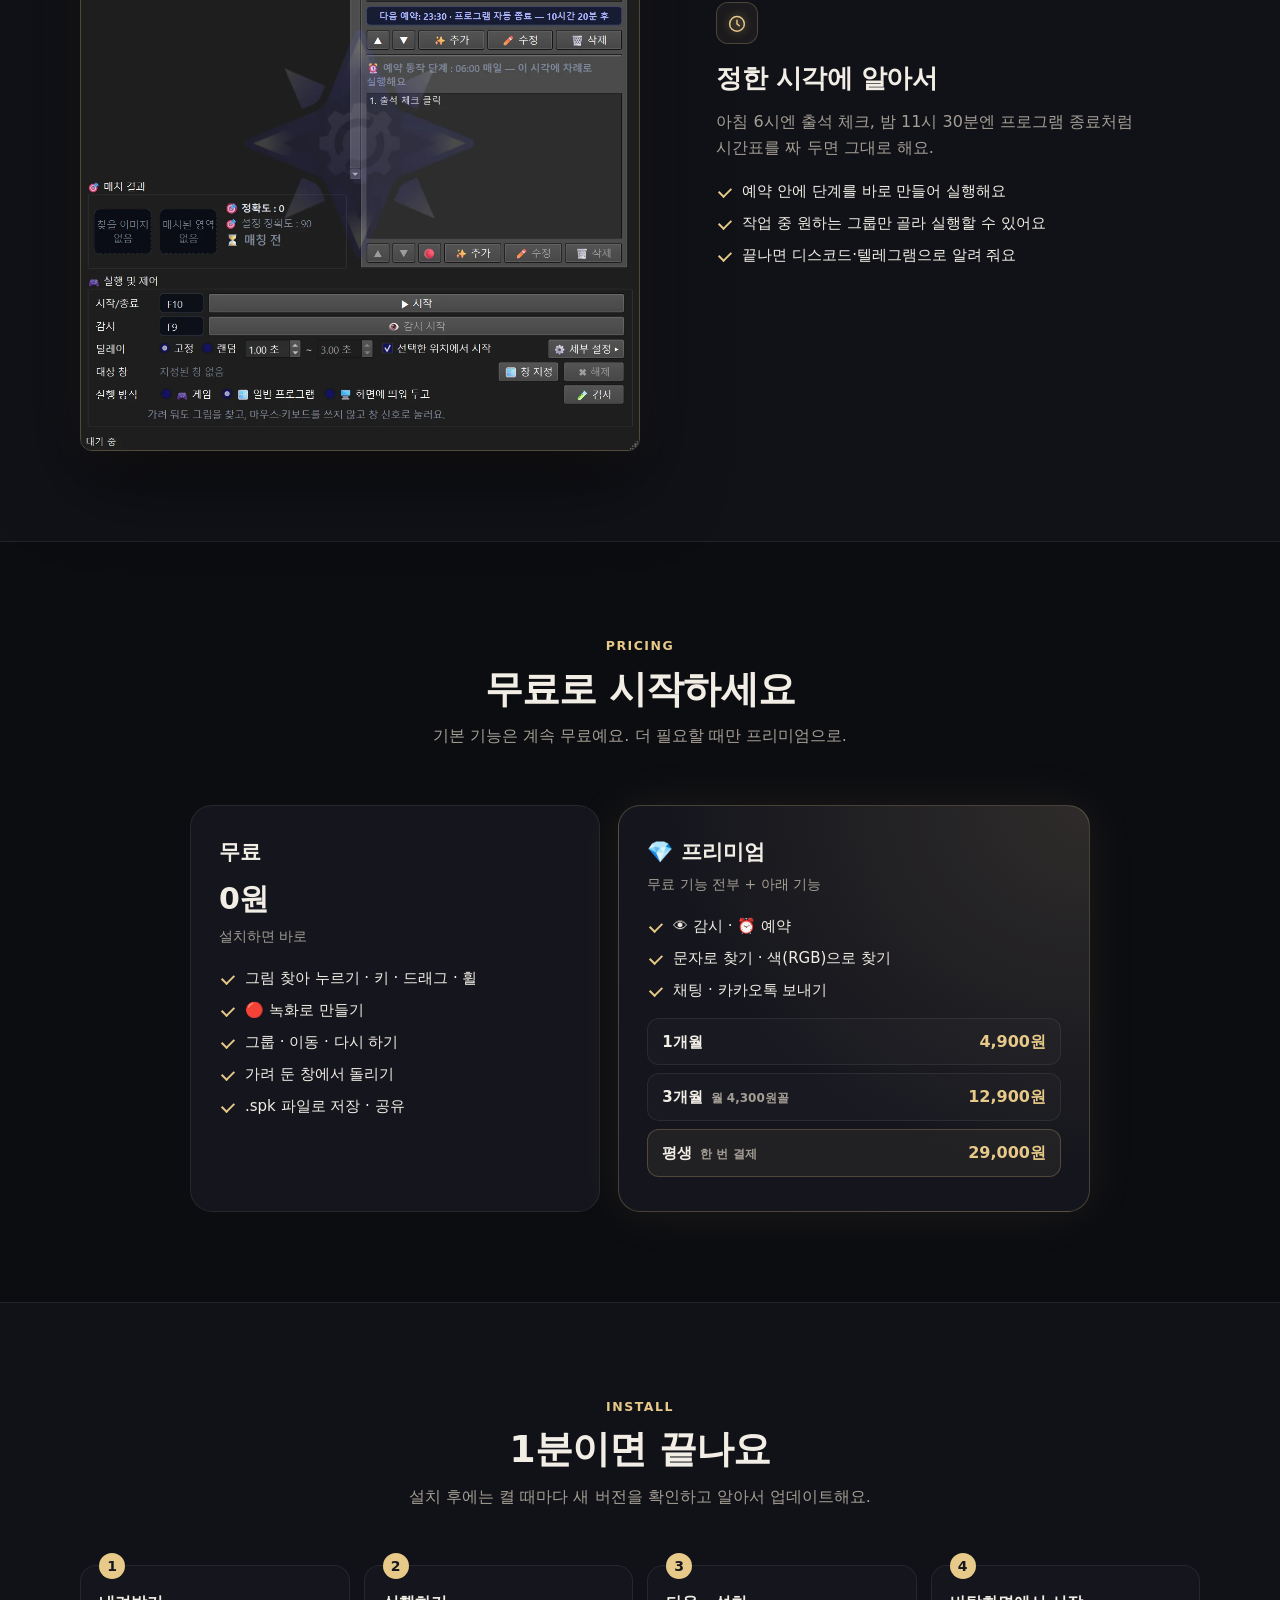
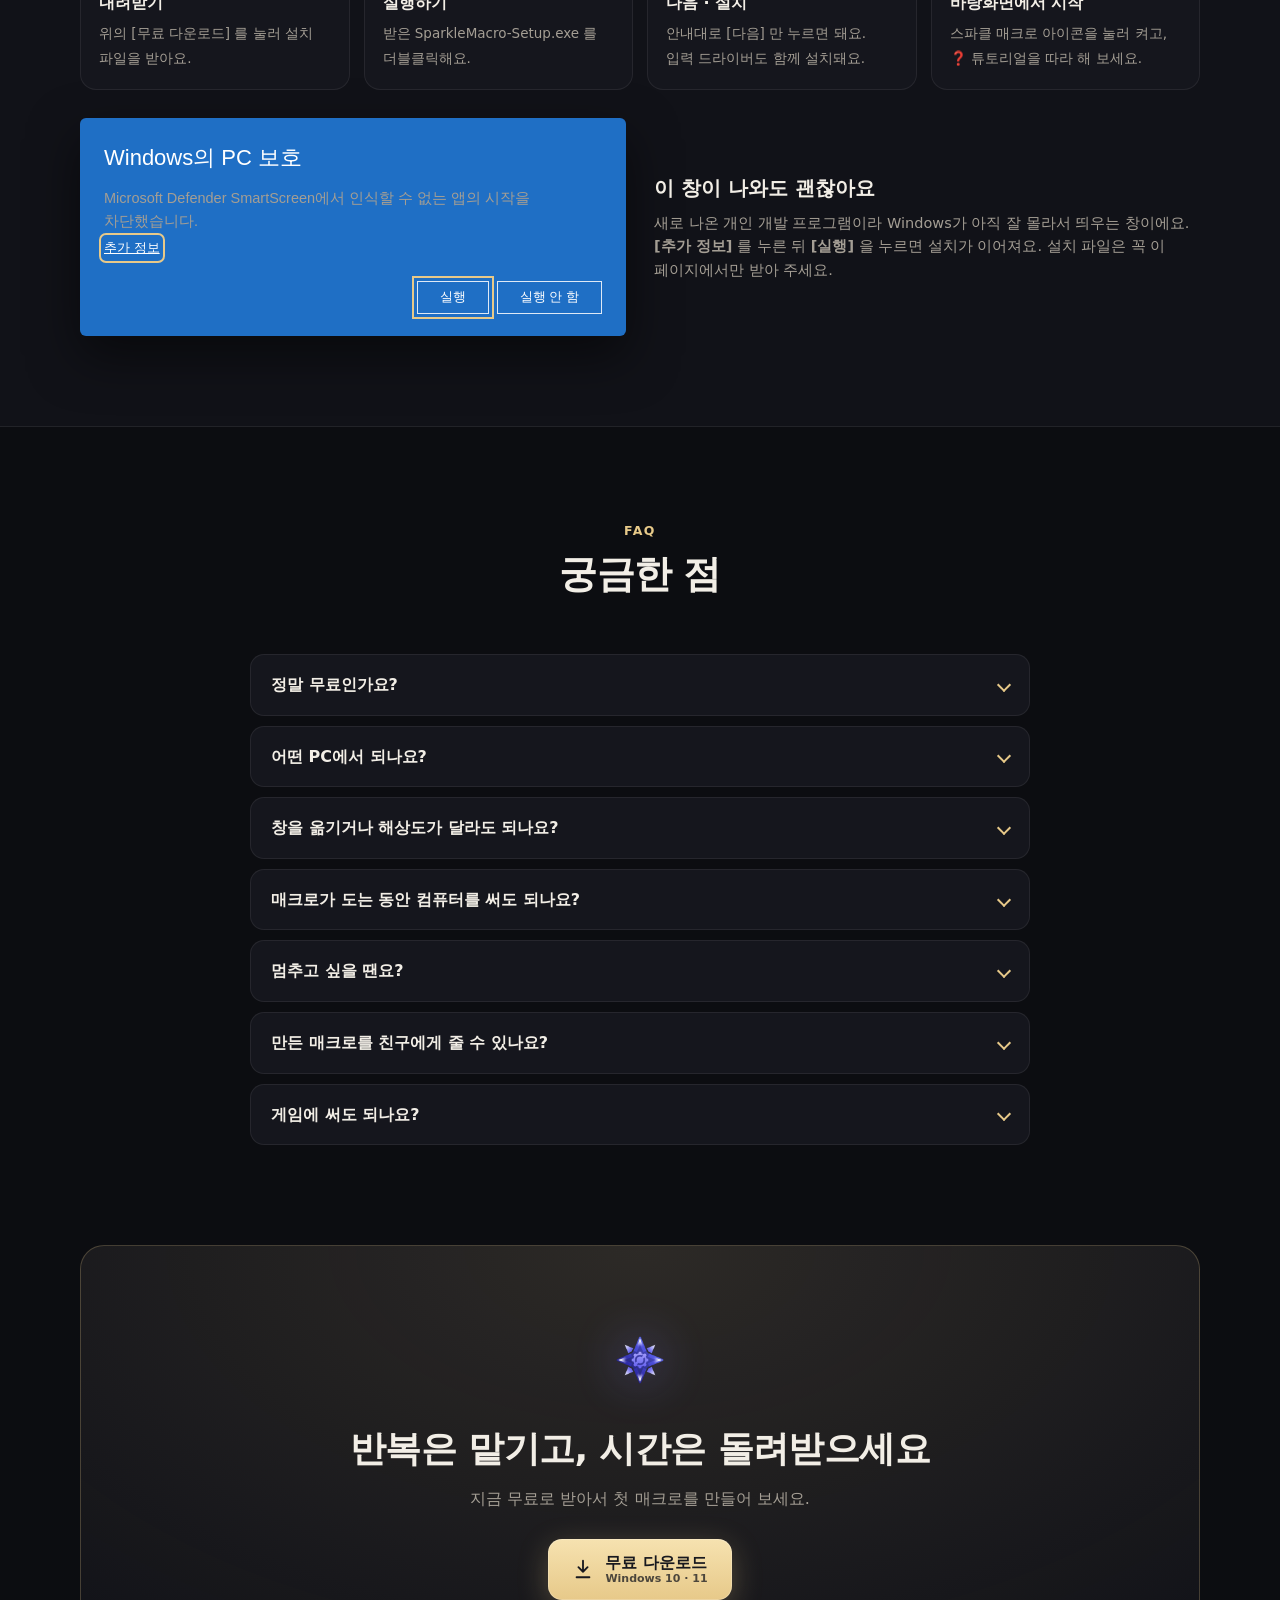
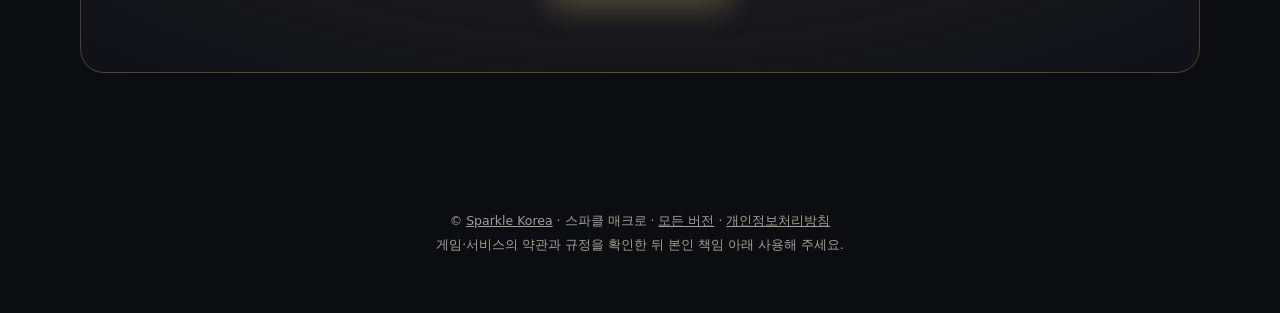
==== commit 417eddab: "개인정보처리방침 페이지 추가 (홈 아래쪽에 링크) 구글 로그인·이용권·접속 기록·이용권 구매 신청을 어떻게 처리하는지, 서버 위치(서울), 디스코드·텔레그램 알림이 이용자가 정한 " ====
--- a/index.html
+++ b/index.html
@@ -363,7 +363,7 @@
 </div></section>
 
 <footer><div class="wrap">
-  <p>© <a href="https://sparklekorea.com/">Sparkle Korea</a> · 스파클 매크로 · <a href="https://github.com/sparklekorea/macro-pc/releases">모든 버전</a></p>
+  <p>© <a href="https://sparklekorea.com/">Sparkle Korea</a> · 스파클 매크로 · <a href="https://github.com/sparklekorea/macro-pc/releases">모든 버전</a> · <a href="privacy.html">개인정보처리방침</a></p>
   <p>게임·서비스의 약관과 규정을 확인한 뒤 본인 책임 아래 사용해 주세요.</p>
 </div></footer>
 
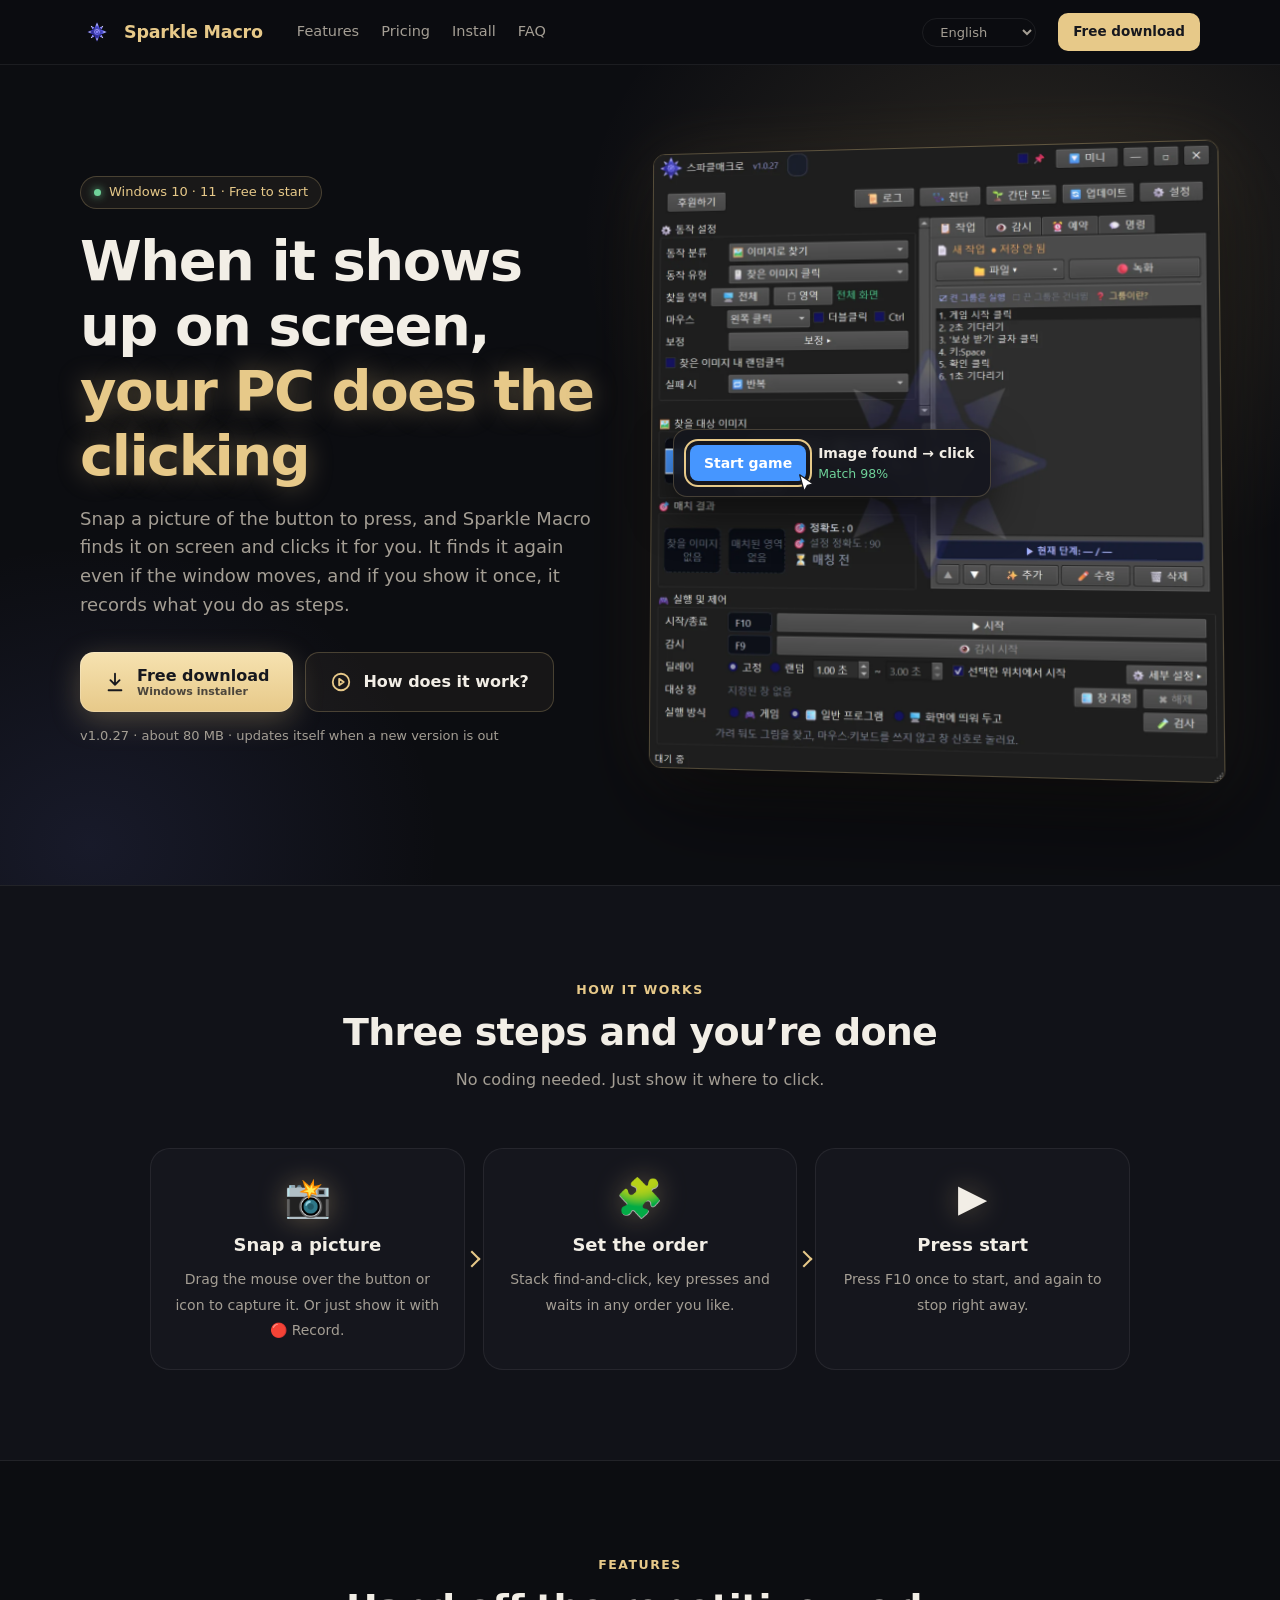
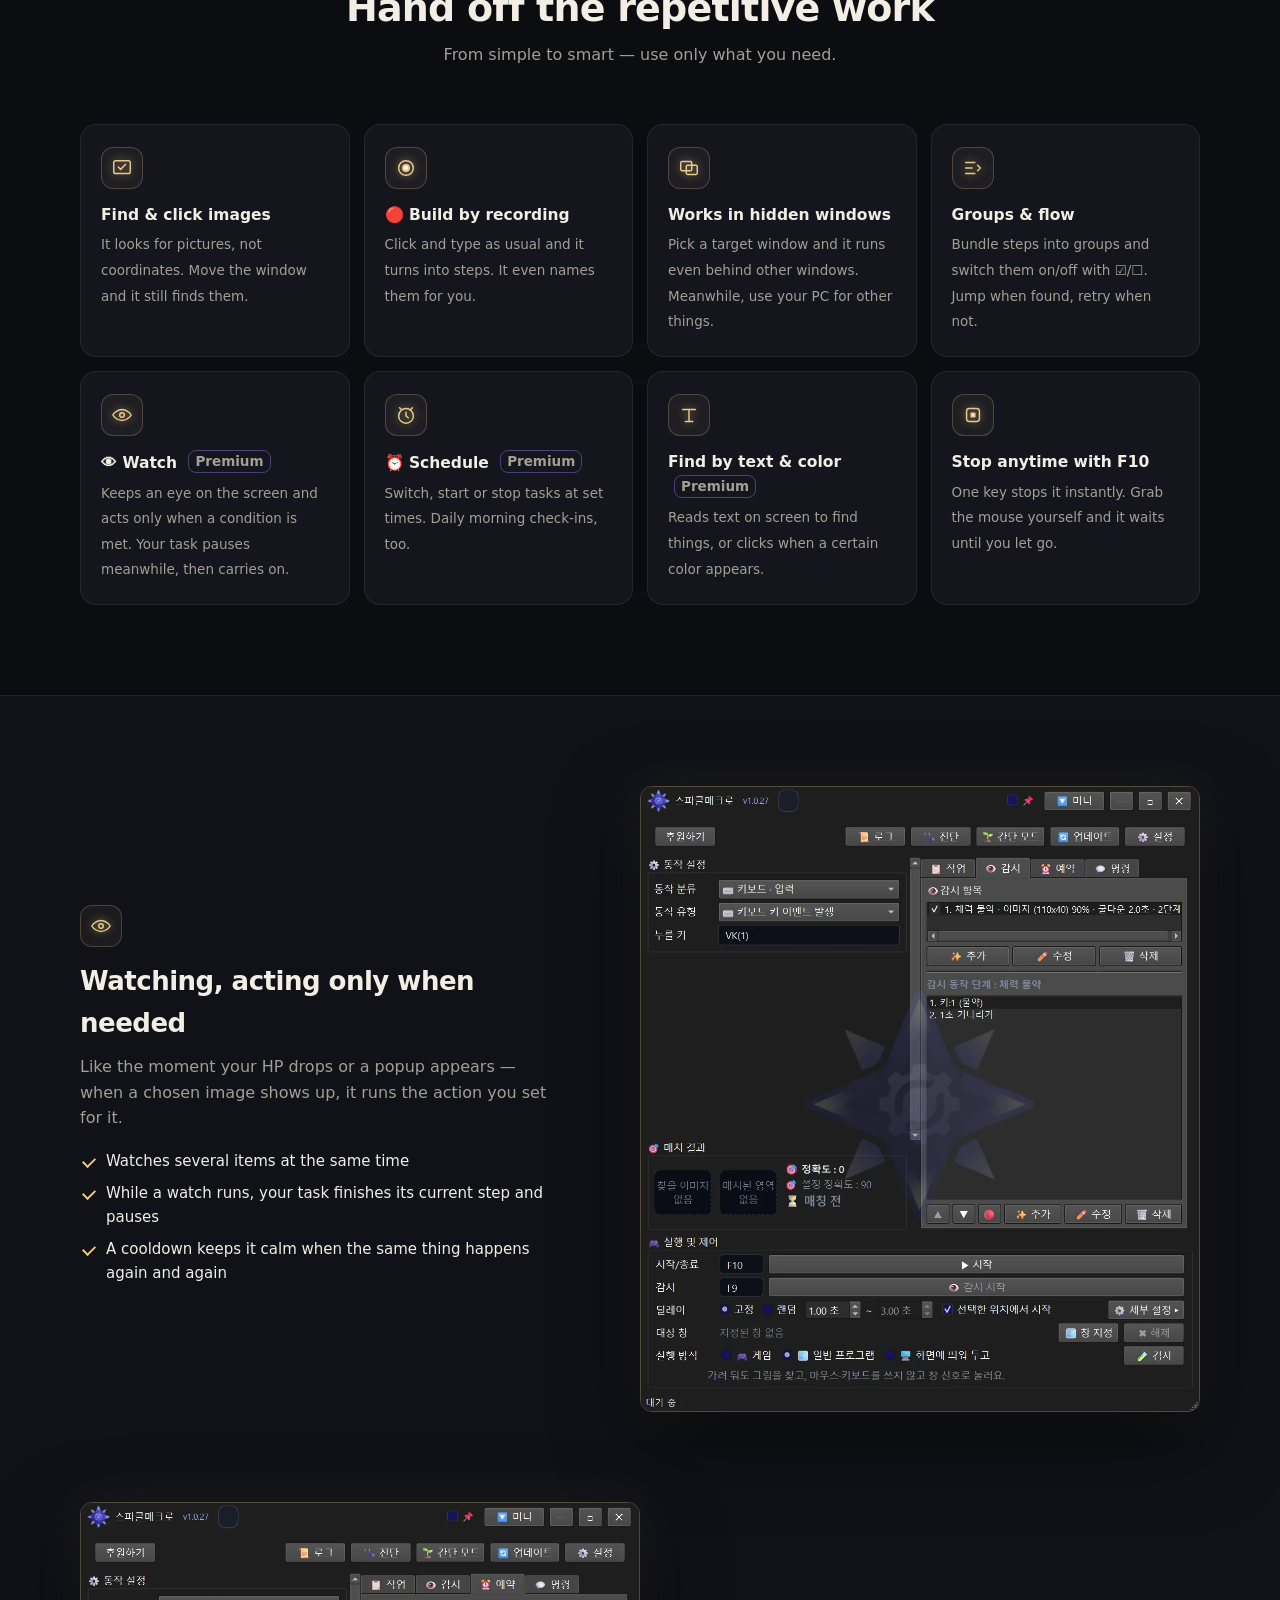
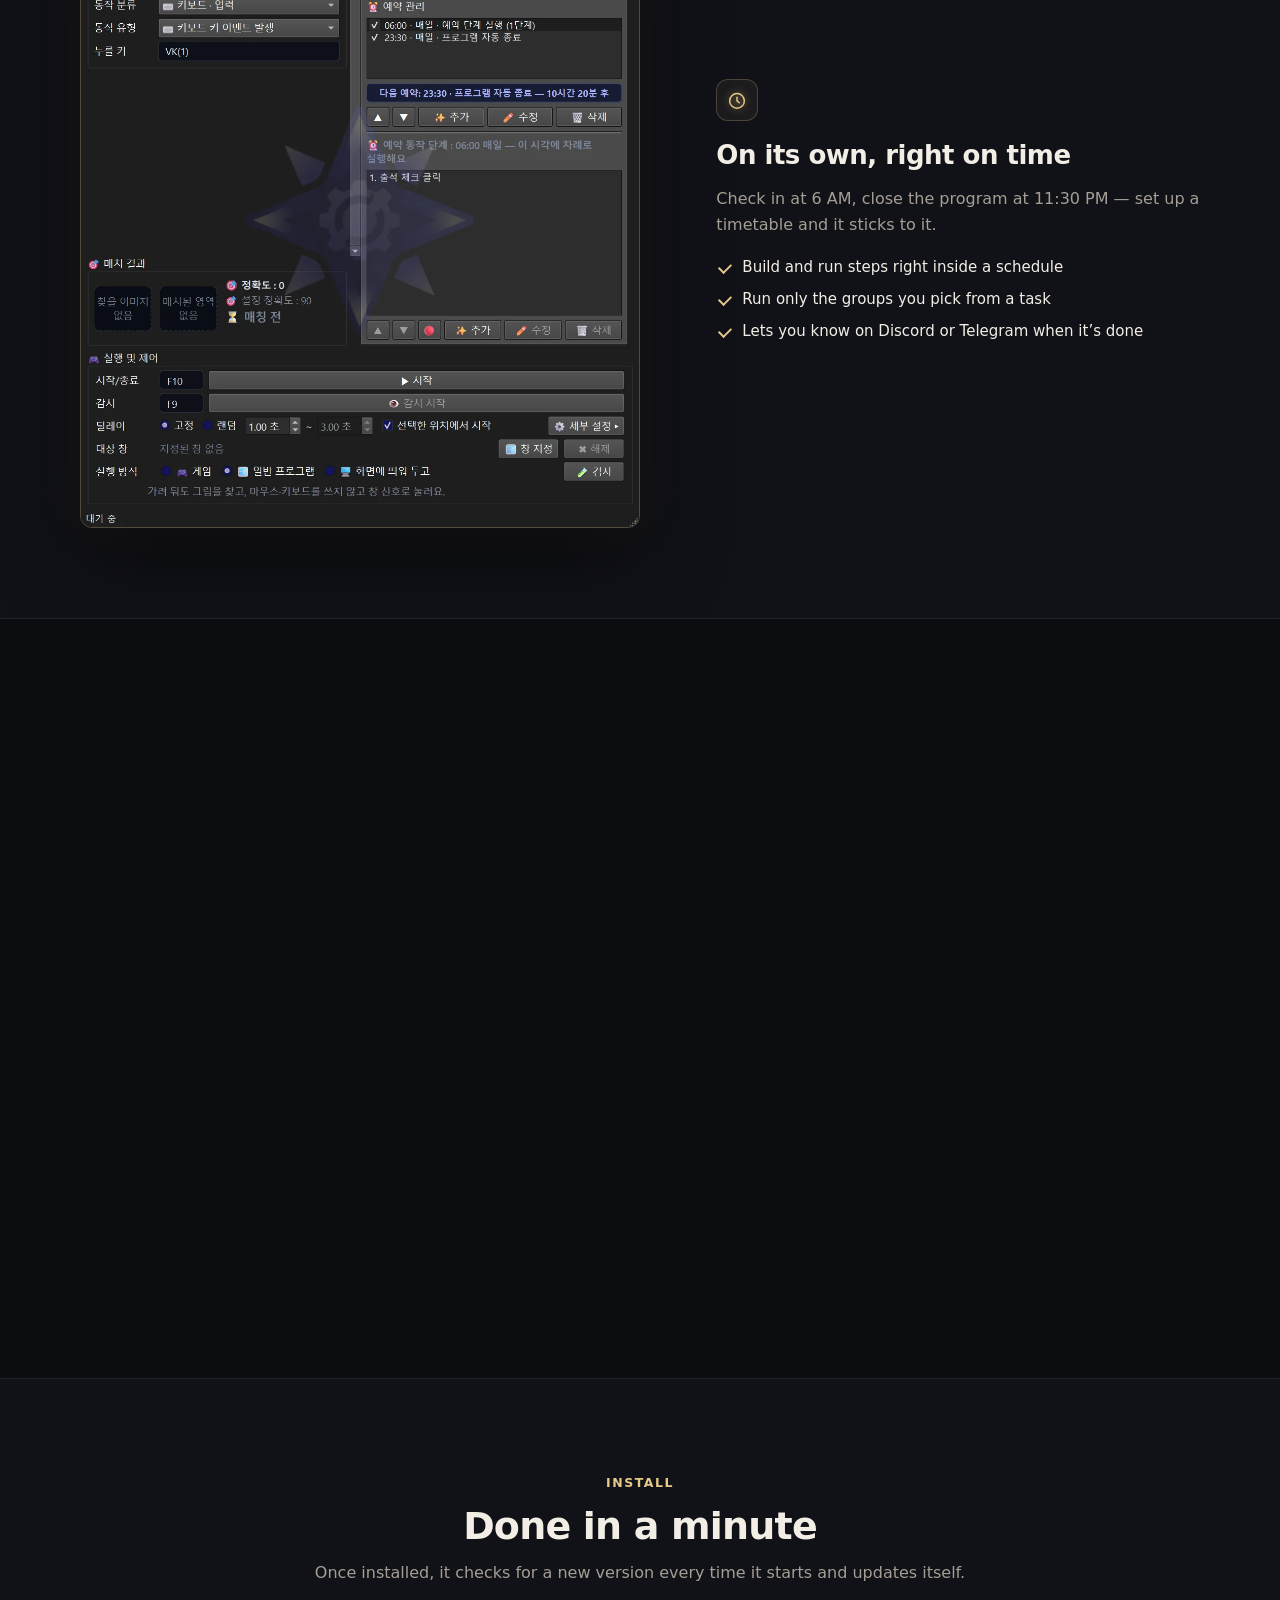
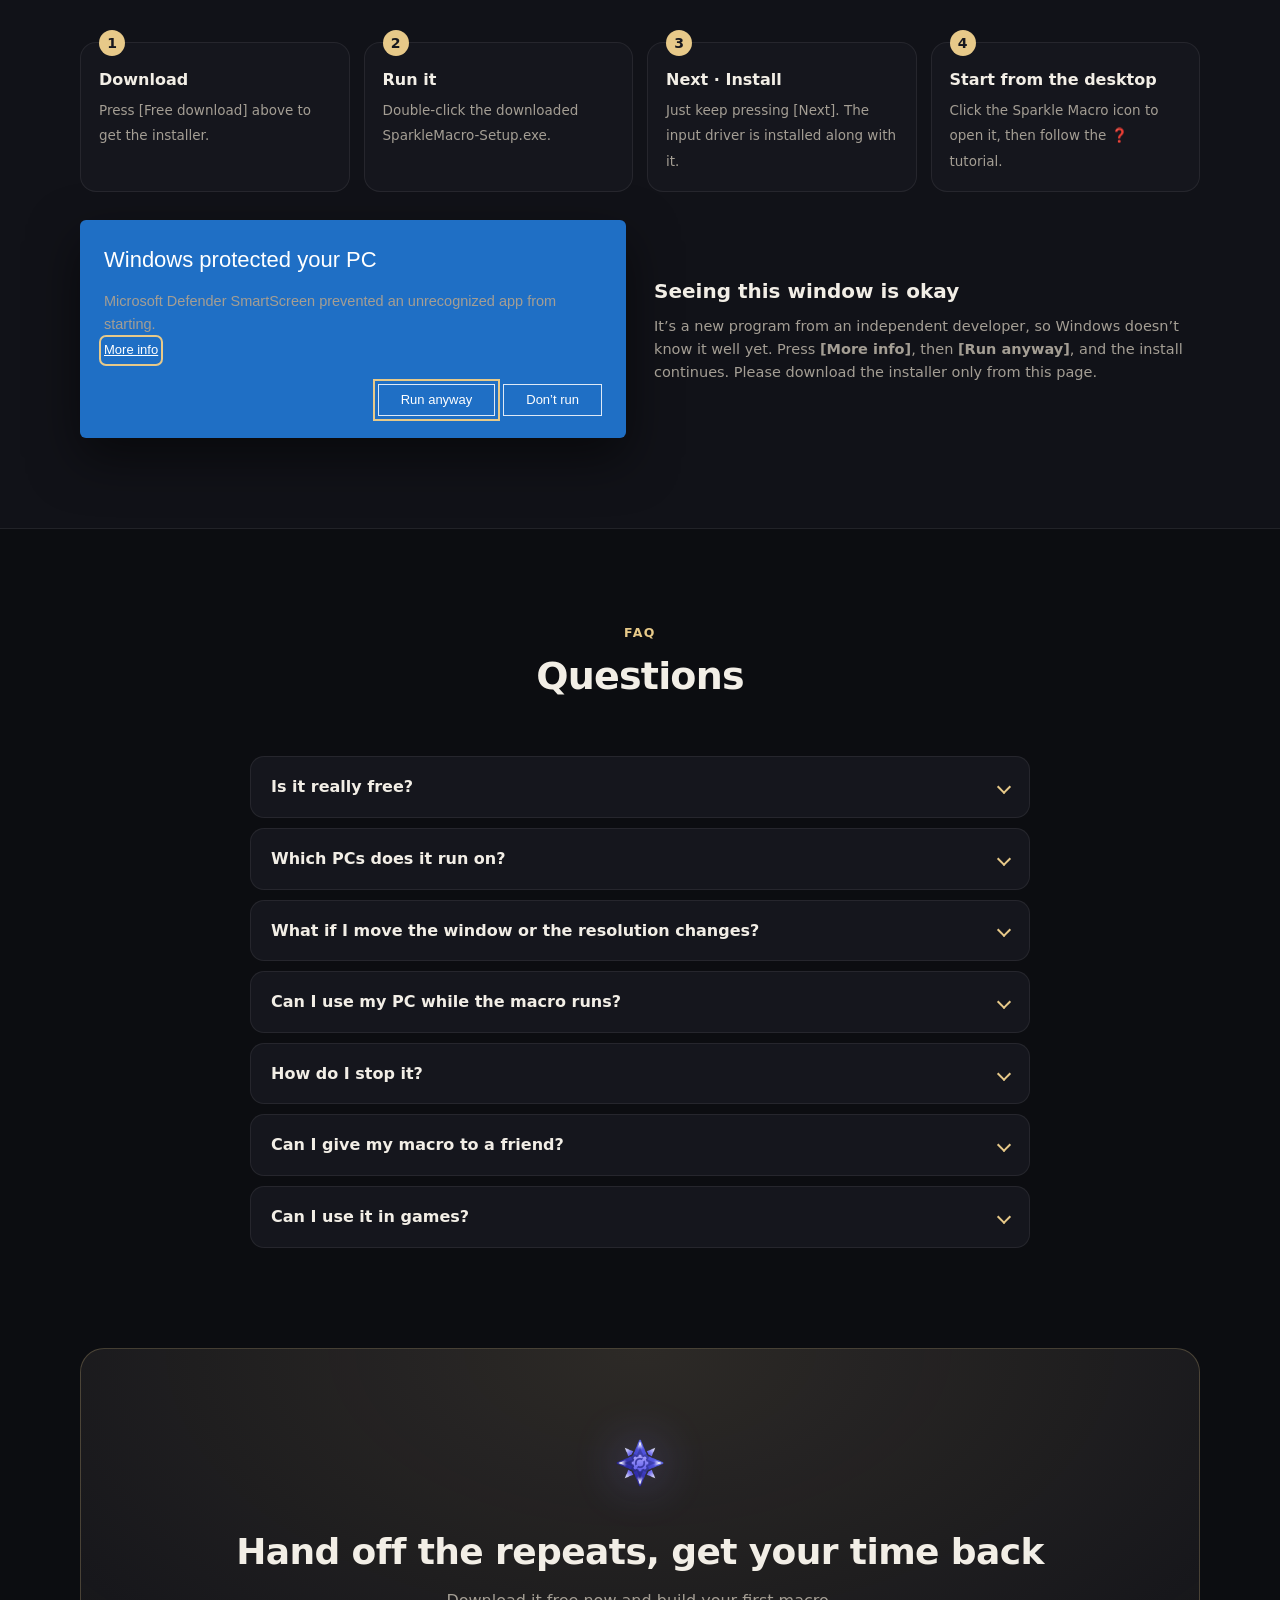
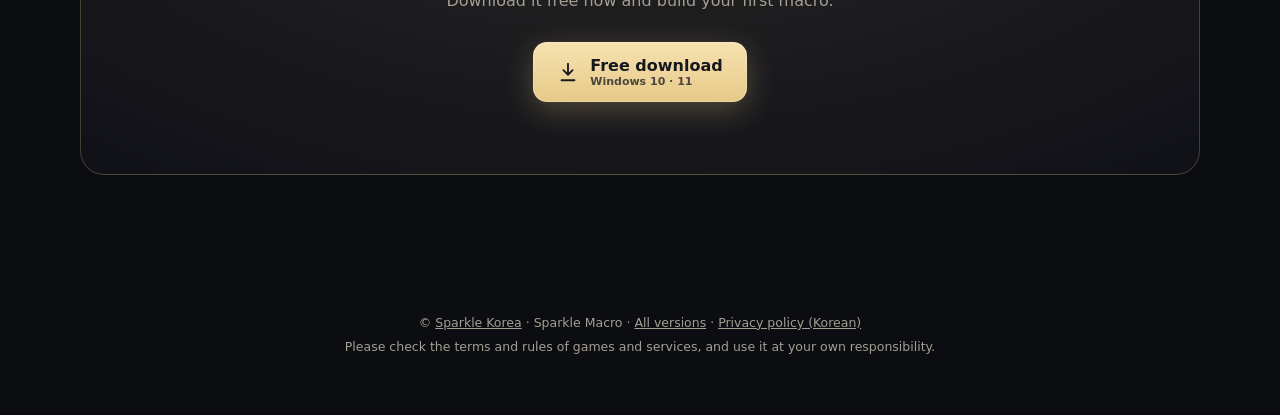
==== commit 8e074a1c: "홈페이지 7개 언어 지원 + 사이트를 옮겨도 고른 언어 유지 - 한국어·English·日本語·中文·Español·Português·Deutsch 중에서 고르는 언어 메뉴 - 고른 " ====
--- a/index.html
+++ b/index.html
@@ -39,6 +39,9 @@
 nav .links a:hover{color:var(--text)}
 nav .sp{flex:1}
 .navdl{font-size:13.5px;font-weight:800;color:#17181e;background:var(--gold);border-radius:10px;padding:8px 15px}
+.lang{font-size:13px;color:var(--muted);cursor:pointer;border:1px solid var(--line2);border-radius:20px;padding:5px 13px;background:transparent;font-family:inherit}
+.lang:hover{color:var(--text)}
+.lang option{background:var(--bg);color:var(--text)}
 
 /* 버튼 */
 .btn{display:inline-flex;align-items:center;gap:11px;padding:14px 24px;border-radius:14px;font-weight:800;font-size:16px;transition:transform .15s,box-shadow .15s,background .15s;white-space:nowrap}
@@ -195,60 +198,61 @@
 <body id="top">
 
 <nav><div class="wrap">
-  <a class="logo" href="#top"><img src="icon.png" alt=""><span>스파클 매크로</span></a>
-  <div class="links"><a href="#feat">기능</a><a href="#price">요금</a><a href="#install">설치</a><a href="#faq">자주 묻는 질문</a></div>
+  <a class="logo" href="#top"><img src="icon.png" alt=""><span data-t="brand">스파클 매크로</span></a>
+  <div class="links"><a href="#feat" data-t="nav1">기능</a><a href="#price" data-t="nav2">요금</a><a href="#install" data-t="nav3">설치</a><a href="#faq" data-t="nav4">자주 묻는 질문</a></div>
   <span class="sp"></span>
-  <a class="navdl dl" href="#">무료 다운로드</a>
+  <select id="lang" class="lang" aria-label="Language"></select>
+  <a class="navdl dl" href="#" data-t="navdl">무료 다운로드</a>
 </div></nav>
 
 <header class="hero"><div class="wrap">
   <div>
-    <span class="badge"><i></i>Windows 10 · 11 · 무료로 시작</span>
-    <h1>화면에 그림이 보이면,<br><span class="gold">클릭은 컴퓨터가</span> 해요</h1>
-    <p class="lead">누를 버튼을 그림으로 찍어 두면 스파클 매크로가 화면에서 찾아 대신 눌러 줘요. 창이 조금 움직여도 다시 찾아내고, 직접 해 보이면 그대로 녹화해 단계로 만들어 줘요.</p>
+    <span class="badge"><i></i><span data-t="badge">Windows 10 · 11 · 무료로 시작</span></span>
+    <h1 data-t="h1">화면에 그림이 보이면,<br><span class="gold">클릭은 컴퓨터가</span> 해요</h1>
+    <p class="lead" data-t="lead">누를 버튼을 그림으로 찍어 두면 스파클 매크로가 화면에서 찾아 대신 눌러 줘요. 창이 조금 움직여도 다시 찾아내고, 직접 해 보이면 그대로 녹화해 단계로 만들어 줘요.</p>
     <div class="btns">
       <a class="btn btn-gold dl" href="#">
         <svg viewBox="0 0 24 24" fill="none" stroke="currentColor" stroke-width="2" stroke-linecap="round" stroke-linejoin="round"><path d="M12 3v12M7 10l5 5 5-5M5 21h14"/></svg>
-        <span class="t">무료 다운로드<small>Windows 설치 파일</small></span>
+        <span class="t" data-t="dl1">무료 다운로드<small>Windows 설치 파일</small></span>
       </a>
       <a class="btn btn-line" href="#how">
         <svg viewBox="0 0 24 24" fill="none" stroke-width="2" stroke-linecap="round" stroke-linejoin="round"><circle cx="12" cy="12" r="9"/><path d="M10 8.5l5 3.5-5 3.5z"/></svg>
-        어떻게 쓰나요?
+        <span data-t="how">어떻게 쓰나요?</span>
       </a>
     </div>
-    <p class="note">v1.0.27 · 약 80MB · 새 버전은 프로그램이 알아서 업데이트해요</p>
+    <p class="note" data-t="note">v1.0.27 · 약 80MB · 새 버전은 프로그램이 알아서 업데이트해요</p>
   </div>
   <div class="stage">
     <div class="pc"><img src="img/main.webp" width="1100" height="1230" alt="스파클 매크로 작업 화면"></div>
     <div class="found">
-      <div class="tg">게임 시작
+      <div class="tg"><i data-t="fTg" style="font-style:normal">게임 시작</i>
         <svg class="cursor" viewBox="0 0 24 24"><path d="M4 2l15 10-6.5 1.5L9 20z" fill="#fff" stroke="#17181e" stroke-width="1.4" stroke-linejoin="round"/></svg>
       </div>
-      <div><b>그림 찾음 → 클릭</b><span>유사도 98%</span></div>
+      <div><b data-t="fB">그림 찾음 → 클릭</b><span data-t="fS">유사도 98%</span></div>
     </div>
   </div>
 </div></header>
 
 <section id="how" class="alt"><div class="wrap">
-  <div class="sec-h rv"><small>HOW IT WORKS</small><h2>세 단계면 끝나요</h2><p>프로그래밍은 몰라도 돼요. 누를 곳을 보여 주기만 하면 돼요.</p></div>
+  <div class="sec-h rv"><small>HOW IT WORKS</small><h2 data-t="howH">세 단계면 끝나요</h2><p data-t="howP">프로그래밍은 몰라도 돼요. 누를 곳을 보여 주기만 하면 돼요.</p></div>
   <div class="flow rv">
-    <div class="fl"><div class="em">📸</div><b>그림으로 찍기</b><span>누를 버튼·아이콘을 마우스로 드래그해서 찍어요. 또는 🔴 녹화로 직접 해 보여요.</span></div>
-    <div class="fl"><div class="em">🧩</div><b>순서 정하기</b><span>그림 찾아 누르기, 키 누르기, 기다리기를 원하는 순서로 쌓아요.</span></div>
-    <div class="fl"><div class="em">▶️</div><b>시작 누르기</b><span>F10 한 번이면 시작, 다시 누르면 바로 멈춰요.</span></div>
+    <div class="fl"><div class="em">📸</div><b data-t="f1">그림으로 찍기</b><span data-t="f1d">누를 버튼·아이콘을 마우스로 드래그해서 찍어요. 또는 🔴 녹화로 직접 해 보여요.</span></div>
+    <div class="fl"><div class="em">🧩</div><b data-t="f2">순서 정하기</b><span data-t="f2d">그림 찾아 누르기, 키 누르기, 기다리기를 원하는 순서로 쌓아요.</span></div>
+    <div class="fl"><div class="em">▶️</div><b data-t="f3">시작 누르기</b><span data-t="f3d">F10 한 번이면 시작, 다시 누르면 바로 멈춰요.</span></div>
   </div>
 </div></section>
 
 <section id="feat"><div class="wrap">
-  <div class="sec-h rv"><small>FEATURES</small><h2>반복 작업을 맡겨 두세요</h2><p>쉬운 것부터 똑똑한 것까지, 필요한 만큼만 꺼내 쓰세요.</p></div>
+  <div class="sec-h rv"><small>FEATURES</small><h2 data-t="featH">반복 작업을 맡겨 두세요</h2><p data-t="featP">쉬운 것부터 똑똑한 것까지, 필요한 만큼만 꺼내 쓰세요.</p></div>
   <div class="cards rv">
-    <div class="card"><div class="ico"><svg viewBox="0 0 24 24"><rect x="3" y="4" width="18" height="14" rx="2"/><path d="M8 11l2.5 2.5L16 8"/></svg></div><b>그림 찾아 누르기</b><span>좌표가 아니라 그림으로 찾아요. 창을 옮겨도 다시 찾아내요.</span></div>
-    <div class="card"><div class="ico"><svg viewBox="0 0 24 24"><circle cx="12" cy="12" r="8"/><circle cx="12" cy="12" r="3.5" fill="currentColor"/></svg></div><b>🔴 녹화로 만들기</b><span>직접 클릭·키 입력을 해 보이면 그대로 단계가 돼요. 이름도 알아서 지어요.</span></div>
-    <div class="card"><div class="ico"><svg viewBox="0 0 24 24"><rect x="3" y="5" width="12" height="10" rx="1.5"/><rect x="9" y="9" width="12" height="10" rx="1.5"/></svg></div><b>가려 둔 창에서도</b><span>대상 창을 정하면 다른 창 뒤에 숨겨 둔 채로 돌려요. 그동안 PC는 다른 일에.</span></div>
-    <div class="card"><div class="ico"><svg viewBox="0 0 24 24"><path d="M4 6h10M4 12h7M4 18h10"/><path d="M17 9l3 3-3 3"/></svg></div><b>그룹·흐름 정리</b><span>단계를 그룹으로 묶고 ☑/☐ 로 켜고 꺼요. 찾으면 이동, 못 찾으면 다시 하기도.</span></div>
-    <div class="card"><div class="ico"><svg viewBox="0 0 24 24"><path d="M2 12s3.5-6 10-6 10 6 10 6-3.5 6-10 6S2 12 2 12z"/><circle cx="12" cy="12" r="2.5"/></svg></div><b>👁 감시 <span class="tag">프리미엄</span></b><span>화면을 지켜보다 조건이 맞을 때만 실행해요. 그동안 작업은 잠시 멈췄다 이어서.</span></div>
-    <div class="card"><div class="ico"><svg viewBox="0 0 24 24"><circle cx="12" cy="13" r="8"/><path d="M12 9v4l2.5 2M5 4l2 2M19 4l-2 2"/></svg></div><b>⏰ 예약 <span class="tag">프리미엄</span></b><span>정한 시각에 작업을 바꾸거나 시작·종료해요. 매일 아침 출석 체크도.</span></div>
-    <div class="card"><div class="ico"><svg viewBox="0 0 24 24"><path d="M5 6h14M12 6v13M8 19h8"/></svg></div><b>문자·색으로 찾기 <span class="tag">프리미엄</span></b><span>화면 속 글자를 읽어 찾거나, 특정 색이 보일 때 눌러요.</span></div>
-    <div class="card"><div class="ico"><svg viewBox="0 0 24 24"><rect x="5" y="5" width="14" height="14" rx="3"/><path d="M10 10h4v4h-4z" fill="currentColor"/></svg></div><b>언제든 F10 정지</b><span>키 하나로 즉시 멈춰요. 마우스를 직접 잡으면 손을 뗄 때까지 기다려요.</span></div>
+    <div class="card"><div class="ico"><svg viewBox="0 0 24 24"><rect x="3" y="4" width="18" height="14" rx="2"/><path d="M8 11l2.5 2.5L16 8"/></svg></div><b data-t="c1">그림 찾아 누르기</b><span data-t="c1d">좌표가 아니라 그림으로 찾아요. 창을 옮겨도 다시 찾아내요.</span></div>
+    <div class="card"><div class="ico"><svg viewBox="0 0 24 24"><circle cx="12" cy="12" r="8"/><circle cx="12" cy="12" r="3.5" fill="currentColor"/></svg></div><b data-t="c2">🔴 녹화로 만들기</b><span data-t="c2d">직접 클릭·키 입력을 해 보이면 그대로 단계가 돼요. 이름도 알아서 지어요.</span></div>
+    <div class="card"><div class="ico"><svg viewBox="0 0 24 24"><rect x="3" y="5" width="12" height="10" rx="1.5"/><rect x="9" y="9" width="12" height="10" rx="1.5"/></svg></div><b data-t="c3">가려 둔 창에서도</b><span data-t="c3d">대상 창을 정하면 다른 창 뒤에 숨겨 둔 채로 돌려요. 그동안 PC는 다른 일에.</span></div>
+    <div class="card"><div class="ico"><svg viewBox="0 0 24 24"><path d="M4 6h10M4 12h7M4 18h10"/><path d="M17 9l3 3-3 3"/></svg></div><b data-t="c4">그룹·흐름 정리</b><span data-t="c4d">단계를 그룹으로 묶고 ☑/☐ 로 켜고 꺼요. 찾으면 이동, 못 찾으면 다시 하기도.</span></div>
+    <div class="card"><div class="ico"><svg viewBox="0 0 24 24"><path d="M2 12s3.5-6 10-6 10 6 10 6-3.5 6-10 6S2 12 2 12z"/><circle cx="12" cy="12" r="2.5"/></svg></div><b data-t="c5">👁 감시 <span class="tag">프리미엄</span></b><span data-t="c5d">화면을 지켜보다 조건이 맞을 때만 실행해요. 그동안 작업은 잠시 멈췄다 이어서.</span></div>
+    <div class="card"><div class="ico"><svg viewBox="0 0 24 24"><circle cx="12" cy="13" r="8"/><path d="M12 9v4l2.5 2M5 4l2 2M19 4l-2 2"/></svg></div><b data-t="c6">⏰ 예약 <span class="tag">프리미엄</span></b><span data-t="c6d">정한 시각에 작업을 바꾸거나 시작·종료해요. 매일 아침 출석 체크도.</span></div>
+    <div class="card"><div class="ico"><svg viewBox="0 0 24 24"><path d="M5 6h14M12 6v13M8 19h8"/></svg></div><b data-t="c7">문자·색으로 찾기 <span class="tag">프리미엄</span></b><span data-t="c7d">화면 속 글자를 읽어 찾거나, 특정 색이 보일 때 눌러요.</span></div>
+    <div class="card"><div class="ico"><svg viewBox="0 0 24 24"><rect x="5" y="5" width="14" height="14" rx="3"/><path d="M10 10h4v4h-4z" fill="currentColor"/></svg></div><b data-t="c8">언제든 F10 정지</b><span data-t="c8d">키 하나로 즉시 멈춰요. 마우스를 직접 잡으면 손을 뗄 때까지 기다려요.</span></div>
   </div>
 </div></section>
 
@@ -256,12 +260,12 @@
   <div class="pcrow rv">
     <div class="txt">
       <div class="ico"><svg viewBox="0 0 24 24"><path d="M2 12s3.5-6 10-6 10 6 10 6-3.5 6-10 6S2 12 2 12z"/><circle cx="12" cy="12" r="2.5"/></svg></div>
-      <h3>지켜보다가, 필요할 때만</h3>
-      <p>체력이 낮아지거나 알림 창이 뜨는 순간처럼, 정해 둔 그림이 보이면 그때만 따로 정한 동작을 해요.</p>
+      <h3 data-t="w1h">지켜보다가, 필요할 때만</h3>
+      <p data-t="w1p">체력이 낮아지거나 알림 창이 뜨는 순간처럼, 정해 둔 그림이 보이면 그때만 따로 정한 동작을 해요.</p>
       <ul class="chk">
-        <li>여러 감시 항목을 동시에 지켜봐요</li>
-        <li>감시가 도는 동안 작업은 하던 단계를 마치고 잠시 멈춰요</li>
-        <li>같은 상황이 연달아 와도 쉬는 시간(쿨다운)으로 조절해요</li>
+        <li data-t="w1a">여러 감시 항목을 동시에 지켜봐요</li>
+        <li data-t="w1b">감시가 도는 동안 작업은 하던 단계를 마치고 잠시 멈춰요</li>
+        <li data-t="w1c">같은 상황이 연달아 와도 쉬는 시간(쿨다운)으로 조절해요</li>
       </ul>
     </div>
     <div class="shot"><img src="img/watch.webp" width="1100" height="1230" alt="감시 화면" loading="lazy"></div>
@@ -269,12 +273,12 @@
   <div class="pcrow rev rv">
     <div class="txt">
       <div class="ico"><svg viewBox="0 0 24 24"><circle cx="12" cy="13" r="8"/><path d="M12 9v4l2.5 2"/></svg></div>
-      <h3>정한 시각에 알아서</h3>
-      <p>아침 6시엔 출석 체크, 밤 11시 30분엔 프로그램 종료처럼 시간표를 짜 두면 그대로 해요.</p>
+      <h3 data-t="w2h">정한 시각에 알아서</h3>
+      <p data-t="w2p">아침 6시엔 출석 체크, 밤 11시 30분엔 프로그램 종료처럼 시간표를 짜 두면 그대로 해요.</p>
       <ul class="chk">
-        <li>예약 안에 단계를 바로 만들어 실행해요</li>
-        <li>작업 중 원하는 그룹만 골라 실행할 수 있어요</li>
-        <li>끝나면 디스코드·텔레그램으로 알려 줘요</li>
+        <li data-t="w2a">예약 안에 단계를 바로 만들어 실행해요</li>
+        <li data-t="w2b">작업 중 원하는 그룹만 골라 실행할 수 있어요</li>
+        <li data-t="w2c">끝나면 디스코드·텔레그램으로 알려 줘요</li>
       </ul>
     </div>
     <div class="shot"><img src="img/schedule.webp" width="1100" height="1230" alt="예약 화면" loading="lazy"></div>
@@ -282,89 +286,89 @@
 </div></section>
 
 <section id="price"><div class="wrap">
-  <div class="sec-h rv"><small>PRICING</small><h2>무료로 시작하세요</h2><p>기본 기능은 계속 무료예요. 더 필요할 때만 프리미엄으로.</p></div>
+  <div class="sec-h rv"><small>PRICING</small><h2 data-t="priceH">무료로 시작하세요</h2><p data-t="priceP">기본 기능은 계속 무료예요. 더 필요할 때만 프리미엄으로.</p></div>
   <div class="plans rv">
     <div class="plan">
-      <h3>무료</h3>
-      <div class="pr">0원</div>
-      <div class="sub">설치하면 바로</div>
+      <h3 data-t="pFree">무료</h3>
+      <div class="pr" data-t="pFreePr">0원</div>
+      <div class="sub" data-t="pFreeSub">설치하면 바로</div>
       <ul class="chk">
-        <li>그림 찾아 누르기 · 키 · 드래그 · 휠</li>
-        <li>🔴 녹화로 만들기</li>
-        <li>그룹 · 이동 · 다시 하기</li>
-        <li>가려 둔 창에서 돌리기</li>
-        <li>.spk 파일로 저장 · 공유</li>
+        <li data-t="pf1">그림 찾아 누르기 · 키 · 드래그 · 휠</li>
+        <li data-t="pf2">🔴 녹화로 만들기</li>
+        <li data-t="pf3">그룹 · 이동 · 다시 하기</li>
+        <li data-t="pf4">가려 둔 창에서 돌리기</li>
+        <li data-t="pf5">.spk 파일로 저장 · 공유</li>
       </ul>
     </div>
     <div class="plan pro">
-      <h3>💎 프리미엄</h3>
-      <div class="sub">무료 기능 전부 + 아래 기능</div>
+      <h3 data-t="pPro">💎 프리미엄</h3>
+      <div class="sub" data-t="pProSub">무료 기능 전부 + 아래 기능</div>
       <ul class="chk">
-        <li>👁 감시 · ⏰ 예약</li>
-        <li>문자로 찾기 · 색(RGB)으로 찾기</li>
-        <li>채팅 · 카카오톡 보내기</li>
+        <li data-t="pp1">👁 감시 · ⏰ 예약</li>
+        <li data-t="pp2">문자로 찾기 · 색(RGB)으로 찾기</li>
+        <li data-t="pp3">채팅 · 카카오톡 보내기</li>
       </ul>
       <div class="prices">
-        <div><b>1개월</b><span>4,900원</span></div>
-        <div><b>3개월<em>월 4,300원꼴</em></b><span>12,900원</span></div>
-        <div class="best"><b>평생<em>한 번 결제</em></b><span>29,000원</span></div>
+        <div><b data-t="pm1">1개월</b><span data-t="pm1p">4,900원</span></div>
+        <div><b data-t="pm3">3개월<em>월 4,300원꼴</em></b><span data-t="pm3p">12,900원</span></div>
+        <div class="best"><b data-t="pLife">평생<em>한 번 결제</em></b><span data-t="pLifep">29,000원</span></div>
       </div>
     </div>
   </div>
 </div></section>
 
 <section id="install" class="alt"><div class="wrap">
-  <div class="sec-h rv"><small>INSTALL</small><h2>1분이면 끝나요</h2><p>설치 후에는 켤 때마다 새 버전을 확인하고 알아서 업데이트해요.</p></div>
+  <div class="sec-h rv"><small>INSTALL</small><h2 data-t="instH">1분이면 끝나요</h2><p data-t="instP">설치 후에는 켤 때마다 새 버전을 확인하고 알아서 업데이트해요.</p></div>
   <div class="steps rv">
-    <div class="step"><b>내려받기</b><span>위의 [무료 다운로드] 를 눌러 설치 파일을 받아요.</span></div>
-    <div class="step"><b>실행하기</b><span>받은 SparkleMacro-Setup.exe 를 더블클릭해요.</span></div>
-    <div class="step"><b>다음 · 설치</b><span>안내대로 [다음] 만 누르면 돼요. 입력 드라이버도 함께 설치돼요.</span></div>
-    <div class="step"><b>바탕화면에서 시작</b><span>스파클 매크로 아이콘을 눌러 켜고, ❓ 튜토리얼을 따라 해 보세요.</span></div>
+    <div class="step"><b data-t="s1">내려받기</b><span data-t="s1d">위의 [무료 다운로드] 를 눌러 설치 파일을 받아요.</span></div>
+    <div class="step"><b data-t="s2">실행하기</b><span data-t="s2d">받은 SparkleMacro-Setup.exe 를 더블클릭해요.</span></div>
+    <div class="step"><b data-t="s3">다음 · 설치</b><span data-t="s3d">안내대로 [다음] 만 누르면 돼요. 입력 드라이버도 함께 설치돼요.</span></div>
+    <div class="step"><b data-t="s4">바탕화면에서 시작</b><span data-t="s4d">스파클 매크로 아이콘을 눌러 켜고, ❓ 튜토리얼을 따라 해 보세요.</span></div>
   </div>
   <div class="ss rv">
     <div class="ssbox" aria-hidden="true">
-      <h4>Windows의 PC 보호</h4>
-      <p>Microsoft Defender SmartScreen에서 인식할 수 없는 앱의 시작을 차단했습니다.</p>
-      <span class="more">추가 정보</span>
-      <div class="bt"><span class="run">실행</span><span>실행 안 함</span></div>
+      <h4 data-t="ssH4">Windows의 PC 보호</h4>
+      <p data-t="ssP">Microsoft Defender SmartScreen에서 인식할 수 없는 앱의 시작을 차단했습니다.</p>
+      <span class="more" data-t="ssMore">추가 정보</span>
+      <div class="bt"><span class="run" data-t="ssRun">실행</span><span data-t="ssNo">실행 안 함</span></div>
     </div>
     <div>
-      <h3>이 창이 나와도 괜찮아요</h3>
-      <p>새로 나온 개인 개발 프로그램이라 Windows가 아직 잘 몰라서 띄우는 창이에요. <b>[추가 정보]</b> 를 누른 뒤 <b>[실행]</b> 을 누르면 설치가 이어져요. 설치 파일은 꼭 이 페이지에서만 받아 주세요.</p>
+      <h3 data-t="ssH">이 창이 나와도 괜찮아요</h3>
+      <p data-t="ssBody">새로 나온 개인 개발 프로그램이라 Windows가 아직 잘 몰라서 띄우는 창이에요. <b>[추가 정보]</b> 를 누른 뒤 <b>[실행]</b> 을 누르면 설치가 이어져요. 설치 파일은 꼭 이 페이지에서만 받아 주세요.</p>
     </div>
   </div>
 </div></section>
 
 <section id="faq"><div class="wrap">
-  <div class="sec-h rv"><small>FAQ</small><h2>궁금한 점</h2></div>
+  <div class="sec-h rv"><small>FAQ</small><h2 data-t="faqH">궁금한 점</h2></div>
   <div class="faq rv">
-    <details><summary>정말 무료인가요?</summary><p>네. 그림 찾아 누르기, 녹화, 그룹, 가려 둔 창에서 돌리기 같은 기본 기능은 기간 제한 없이 무료예요. 감시·예약·문자/색 찾기·메시지 보내기가 필요할 때만 프리미엄을 쓰면 돼요.</p></details>
-    <details><summary>어떤 PC에서 되나요?</summary><p>Windows 10 · 11 (64비트) 에서 돼요. 맥과 휴대폰은 지원하지 않아요.</p></details>
-    <details><summary>창을 옮기거나 해상도가 달라도 되나요?</summary><p>좌표가 아니라 그림으로 찾기 때문에 창 위치가 바뀌어도 다시 찾아내요. 화면 배율이나 해상도가 크게 바뀌면 그림을 한 번 다시 찍어 주세요.</p></details>
-    <details><summary>매크로가 도는 동안 컴퓨터를 써도 되나요?</summary><p>대상 창을 지정하고 실행 방식을 고르면 그 창을 가려 둔 채로 돌릴 수 있어요. 실제 마우스를 쓰는 방식이라도 사용자가 마우스·키보드를 잡으면 손을 뗄 때까지 기다렸다가 이어서 해요.</p></details>
-    <details><summary>멈추고 싶을 땐요?</summary><p>F10 을 누르면 바로 멈춰요. 단축키는 설정에서 바꿀 수 있어요.</p></details>
-    <details><summary>만든 매크로를 친구에게 줄 수 있나요?</summary><p>[📁 파일 ▾] → 저장하면 단계와 그림이 .spk 파일 하나에 담겨요. 그 파일을 보내 주면 그대로 불러와 쓸 수 있어요.</p></details>
-    <details><summary>게임에 써도 되나요?</summary><p>게임이나 서비스마다 자동 입력 프로그램을 금지하는 약관이 있을 수 있어요. 쓰려는 곳의 약관과 규정을 먼저 확인하고, 본인 책임 아래 사용해 주세요.</p></details>
+    <details><summary data-t="q1">정말 무료인가요?</summary><p data-t="a1">네. 그림 찾아 누르기, 녹화, 그룹, 가려 둔 창에서 돌리기 같은 기본 기능은 기간 제한 없이 무료예요. 감시·예약·문자/색 찾기·메시지 보내기가 필요할 때만 프리미엄을 쓰면 돼요.</p></details>
+    <details><summary data-t="q2">어떤 PC에서 되나요?</summary><p data-t="a2">Windows 10 · 11 (64비트) 에서 돼요. 맥과 휴대폰은 지원하지 않아요.</p></details>
+    <details><summary data-t="q3">창을 옮기거나 해상도가 달라도 되나요?</summary><p data-t="a3">좌표가 아니라 그림으로 찾기 때문에 창 위치가 바뀌어도 다시 찾아내요. 화면 배율이나 해상도가 크게 바뀌면 그림을 한 번 다시 찍어 주세요.</p></details>
+    <details><summary data-t="q4">매크로가 도는 동안 컴퓨터를 써도 되나요?</summary><p data-t="a4">대상 창을 지정하고 실행 방식을 고르면 그 창을 가려 둔 채로 돌릴 수 있어요. 실제 마우스를 쓰는 방식이라도 사용자가 마우스·키보드를 잡으면 손을 뗄 때까지 기다렸다가 이어서 해요.</p></details>
+    <details><summary data-t="q5">멈추고 싶을 땐요?</summary><p data-t="a5">F10 을 누르면 바로 멈춰요. 단축키는 설정에서 바꿀 수 있어요.</p></details>
+    <details><summary data-t="q6">만든 매크로를 친구에게 줄 수 있나요?</summary><p data-t="a6">[📁 파일 ▾] → 저장하면 단계와 그림이 .spk 파일 하나에 담겨요. 그 파일을 보내 주면 그대로 불러와 쓸 수 있어요.</p></details>
+    <details><summary data-t="q7">게임에 써도 되나요?</summary><p data-t="a7">게임이나 서비스마다 자동 입력 프로그램을 금지하는 약관이 있을 수 있어요. 쓰려는 곳의 약관과 규정을 먼저 확인하고, 본인 책임 아래 사용해 주세요.</p></details>
   </div>
 </div></section>
 
 <section style="padding-top:0"><div class="wrap">
   <div class="final rv">
     <img src="icon.png" alt="">
-    <h2>반복은 맡기고, 시간은 돌려받으세요</h2>
-    <p>지금 무료로 받아서 첫 매크로를 만들어 보세요.</p>
+    <h2 data-t="finH">반복은 맡기고, 시간은 돌려받으세요</h2>
+    <p data-t="finP">지금 무료로 받아서 첫 매크로를 만들어 보세요.</p>
     <div class="btns">
       <a class="btn btn-gold dl" href="#">
         <svg viewBox="0 0 24 24" fill="none" stroke="currentColor" stroke-width="2" stroke-linecap="round" stroke-linejoin="round"><path d="M12 3v12M7 10l5 5 5-5M5 21h14"/></svg>
-        <span class="t">무료 다운로드<small>Windows 10 · 11</small></span>
+        <span class="t" data-t="dl2">무료 다운로드<small>Windows 10 · 11</small></span>
       </a>
     </div>
   </div>
 </div></section>
 
 <footer><div class="wrap">
-  <p>© <a href="https://sparklekorea.com/">Sparkle Korea</a> · 스파클 매크로 · <a href="https://github.com/sparklekorea/macro-pc/releases">모든 버전</a> · <a href="privacy.html">개인정보처리방침</a></p>
-  <p>게임·서비스의 약관과 규정을 확인한 뒤 본인 책임 아래 사용해 주세요.</p>
+  <p>© <a href="https://sparklekorea.com/">Sparkle Korea</a> · <span data-t="brand">스파클 매크로</span> · <a href="https://github.com/sparklekorea/macro-pc/releases" data-t="ftAll">모든 버전</a> · <a href="privacy.html" data-t="ftPriv">개인정보처리방침</a></p>
+  <p data-t="ftNote">게임·서비스의 약관과 규정을 확인한 뒤 본인 책임 아래 사용해 주세요.</p>
 </div></footer>
 
 <script>
@@ -376,6 +380,384 @@
   es.forEach(function (e) { if (e.isIntersecting) { e.target.classList.add('on'); io.unobserve(e.target); } });
 }, { threshold: .12 }) : null;
 document.querySelectorAll('.rv').forEach(function (el) { io ? io.observe(el) : el.classList.add('on'); });
+
+// ===== 스파클코리아 공통 언어 처리 (sparklekorea.com · calendar · macro · dmx 모두 같은 코드) =====
+// 고른 언어를 sparklekorea.com 전체가 함께 기억합니다 (쿠키 domain=.sparklekorea.com).
+// 다른 스파클코리아 사이트로 가는 링크에는 ?lang= 을 붙여서, 사이트를 옮겨도 언어가 그대로입니다.
+// 처음 오면 브라우저 언어 → 지원 안 하는 언어면 영어.
+var SK_LANGS = [['ko', '한국어'], ['en', 'English'], ['ja', '日本語'], ['zh', '中文'], ['es', 'Español'], ['pt', 'Português'], ['de', 'Deutsch']];
+function skOk(x) { return SK_LANGS.some(function (l) { return l[0] === x; }); }
+function skDetect() {
+  var q = null;
+  try { q = new URLSearchParams(location.search).get('lang'); } catch (e) {}
+  if (skOk(q)) return q;
+  var m = document.cookie.match(/(?:^|; )sk_lang=([a-z]{2})/);
+  if (m && skOk(m[1])) return m[1];
+  try { var s = localStorage.getItem('lang'); if (skOk(s)) return s; } catch (e) {}
+  var n = String(navigator.language || 'en').slice(0, 2).toLowerCase();
+  return skOk(n) ? n : 'en';
+}
+function skSave(l) {
+  var dom = /(^|\.)sparklekorea\.com$/.test(location.hostname) ? '; domain=.sparklekorea.com' : '';
+  document.cookie = 'sk_lang=' + l + dom + '; path=/; max-age=31536000; SameSite=Lax';
+  try { localStorage.setItem('lang', l); } catch (e) {}
+}
+// 스파클코리아 사이트끼리 가는 링크에 지금 언어를 붙임 (?lang=xx)
+function skLinks(l) {
+  document.querySelectorAll('a[href]').forEach(function (a) {
+    try {
+      var u = new URL(a.getAttribute('href'), location.href);
+      if (!/(^|\.)sparklekorea\.com$/.test(u.hostname) || u.hostname === location.hostname) return;
+      u.searchParams.set('lang', l);
+      a.href = u.toString();
+    } catch (e) {}
+  });
+}
+// <select id="lang" class="lang"> 를 7개 언어로 채우고, 바꾸면 onChange(언어) 를 부름
+function skPicker(sel, cur, onChange) {
+  sel.innerHTML = SK_LANGS.map(function (l) { return '<option value="' + l[0] + '"' + (l[0] === cur ? ' selected' : '') + '>' + l[1] + '</option>'; }).join('');
+  sel.onchange = function () { skSave(sel.value); onChange(sel.value); };
+}
+// ===== 공통 언어 처리 끝 =====
+
+// ===== 언어 =====
+// 한국어는 지금 화면 글자를 그대로 모아 둠
+var KO = {};
+document.querySelectorAll('[data-t]').forEach(function (el) { KO[el.getAttribute('data-t')] = el.innerHTML; });
+var TITLE = {
+  ko: document.title,
+  en: 'Sparkle Macro — auto clicker that finds and clicks images',
+  ja: 'Sparkle Macro — 画像を見つけて代わりにクリックする自動クリック',
+  zh: 'Sparkle Macro — 找到图片替你点击的自动点击器',
+  es: 'Sparkle Macro — autoclicker que encuentra imágenes y hace clic',
+  pt: 'Sparkle Macro — autoclicker que encontra imagens e clica por você',
+  de: 'Sparkle Macro — Autoklicker, der Bilder findet und klickt'
+};
+// 모든 외국어에 같은 값 (브랜드·가격)
+var COMMON = { brand: 'Sparkle Macro', pFreePr: '₩0', pm1p: '₩4,900', pm3p: '₩12,900', pLifep: '₩29,000' };
+var T = {
+  en: {
+    nav1: 'Features', nav2: 'Pricing', nav3: 'Install', nav4: 'FAQ', navdl: 'Free download',
+    badge: 'Windows 10 · 11 · Free to start',
+    h1: 'When it shows up on screen,<br><span class="gold">your PC does the clicking</span>',
+    lead: 'Snap a picture of the button to press, and Sparkle Macro finds it on screen and clicks it for you. It finds it again even if the window moves, and if you show it once, it records what you do as steps.',
+    dl1: 'Free download<small>Windows installer</small>', how: 'How does it work?',
+    note: 'v1.0.27 · about 80 MB · updates itself when a new version is out',
+    fTg: 'Start game', fB: 'Image found → click', fS: 'Match 98%',
+    howH: 'Three steps and you’re done', howP: 'No coding needed. Just show it where to click.',
+    f1: 'Snap a picture', f1d: 'Drag the mouse over the button or icon to capture it. Or just show it with 🔴 Record.',
+    f2: 'Set the order', f2d: 'Stack find-and-click, key presses and waits in any order you like.',
+    f3: 'Press start', f3d: 'Press F10 once to start, and again to stop right away.',
+    featH: 'Hand off the repetitive work', featP: 'From simple to smart — use only what you need.',
+    c1: 'Find &amp; click images', c1d: 'It looks for pictures, not coordinates. Move the window and it still finds them.',
+    c2: '🔴 Build by recording', c2d: 'Click and type as usual and it turns into steps. It even names them for you.',
+    c3: 'Works in hidden windows', c3d: 'Pick a target window and it runs even behind other windows. Meanwhile, use your PC for other things.',
+    c4: 'Groups &amp; flow', c4d: 'Bundle steps into groups and switch them on/off with ☑/☐. Jump when found, retry when not.',
+    c5: '👁 Watch <span class="tag">Premium</span>', c5d: 'Keeps an eye on the screen and acts only when a condition is met. Your task pauses meanwhile, then carries on.',
+    c6: '⏰ Schedule <span class="tag">Premium</span>', c6d: 'Switch, start or stop tasks at set times. Daily morning check-ins, too.',
+    c7: 'Find by text &amp; color <span class="tag">Premium</span>', c7d: 'Reads text on screen to find things, or clicks when a certain color appears.',
+    c8: 'Stop anytime with F10', c8d: 'One key stops it instantly. Grab the mouse yourself and it waits until you let go.',
+    w1h: 'Watching, acting only when needed', w1p: 'Like the moment your HP drops or a popup appears — when a chosen image shows up, it runs the action you set for it.',
+    w1a: 'Watches several items at the same time', w1b: 'While a watch runs, your task finishes its current step and pauses', w1c: 'A cooldown keeps it calm when the same thing happens again and again',
+    w2h: 'On its own, right on time', w2p: 'Check in at 6 AM, close the program at 11:30 PM — set up a timetable and it sticks to it.',
+    w2a: 'Build and run steps right inside a schedule', w2b: 'Run only the groups you pick from a task', w2c: 'Lets you know on Discord or Telegram when it’s done',
+    priceH: 'Start for free', priceP: 'The basics stay free. Go Premium only when you need more.',
+    pFree: 'Free', pFreeSub: 'Ready as soon as you install',
+    pf1: 'Find &amp; click images · keys · drag · wheel', pf2: '🔴 Build by recording', pf3: 'Groups · jump · retry', pf4: 'Run in hidden windows', pf5: 'Save &amp; share as .spk files',
+    pPro: '💎 Premium', pProSub: 'Everything in Free + the features below',
+    pp1: '👁 Watch · ⏰ Schedule', pp2: 'Find by text · find by color (RGB)', pp3: 'Send to chat · KakaoTalk',
+    pm1: '1 month', pm3: '3 months<em>≈ ₩4,300/mo</em>', pLife: 'Lifetime<em>one-time payment</em>',
+    instH: 'Done in a minute', instP: 'Once installed, it checks for a new version every time it starts and updates itself.',
+    s1: 'Download', s1d: 'Press [Free download] above to get the installer.',
+    s2: 'Run it', s2d: 'Double-click the downloaded SparkleMacro-Setup.exe.',
+    s3: 'Next · Install', s3d: 'Just keep pressing [Next]. The input driver is installed along with it.',
+    s4: 'Start from the desktop', s4d: 'Click the Sparkle Macro icon to open it, then follow the ❓ tutorial.',
+    ssH4: 'Windows protected your PC', ssP: 'Microsoft Defender SmartScreen prevented an unrecognized app from starting.', ssMore: 'More info', ssRun: 'Run anyway', ssNo: 'Don’t run',
+    ssH: 'Seeing this window is okay',
+    ssBody: 'It’s a new program from an independent developer, so Windows doesn’t know it well yet. Press <b>[More info]</b>, then <b>[Run anyway]</b>, and the install continues. Please download the installer only from this page.',
+    faqH: 'Questions',
+    q1: 'Is it really free?', a1: 'Yes. Basic features like find &amp; click images, recording, groups and running in hidden windows are free with no time limit. You only need Premium for watch, schedule, text/color search and sending messages.',
+    q2: 'Which PCs does it run on?', a2: 'Windows 10 · 11 (64-bit). Mac and phones are not supported.',
+    q3: 'What if I move the window or the resolution changes?', a3: 'It finds things by picture, not coordinates, so it finds them again even when the window moves. If the display scale or resolution changes a lot, just capture the pictures again.',
+    q4: 'Can I use my PC while the macro runs?', a4: 'Set a target window and pick a run mode, and it can run with that window hidden. Even in real-mouse mode, if you grab the mouse or keyboard, it waits until you let go and then carries on.',
+    q5: 'How do I stop it?', a5: 'Press F10 and it stops right away. You can change the shortcut in Settings.',
+    q6: 'Can I give my macro to a friend?', a6: 'Save it via [📁 File ▾] and the steps and pictures go into a single .spk file. Send that file and they can load and use it as is.',
+    q7: 'Can I use it in games?', a7: 'Some games and services have terms that ban automated input programs. Check the terms and rules of wherever you plan to use it first, and use it at your own responsibility.',
+    finH: 'Hand off the repeats, get your time back', finP: 'Download it free now and build your first macro.',
+    dl2: 'Free download<small>Windows 10 · 11</small>',
+    ftAll: 'All versions', ftPriv: 'Privacy policy (Korean)', ftNote: 'Please check the terms and rules of games and services, and use it at your own responsibility.'
+  },
+  ja: {
+    nav1: '機能', nav2: '料金', nav3: 'インストール', nav4: 'よくある質問', navdl: '無料ダウンロード',
+    badge: 'Windows 10 · 11 · 無料で始められる',
+    h1: '画面に画像が見えたら、<br><span class="gold">クリックはPCにおまかせ</span>',
+    lead: '押したいボタンを画像で撮っておくと、Sparkle Macro が画面から見つけて代わりに押してくれます。ウィンドウが少し動いても見つけ直し、一度やって見せればそのまま録画してステップにしてくれます。',
+    dl1: '無料ダウンロード<small>Windows インストーラー</small>', how: '使い方は？',
+    note: 'v1.0.27 · 約80MB · 新しいバージョンは自動でアップデート',
+    fTg: 'ゲーム開始', fB: '画像を発見 → クリック', fS: '一致度 98%',
+    howH: '3ステップで完了', howP: 'プログラミングの知識は不要。押す場所を見せるだけです。',
+    f1: '画像で撮る', f1d: '押したいボタンやアイコンをマウスでドラッグして撮影。または 🔴 録画で実際にやって見せます。',
+    f2: '順番を決める', f2d: '画像を探して押す、キーを押す、待つを好きな順に積み重ねます。',
+    f3: 'スタートを押す', f3d: 'F10 を1回押せばスタート、もう一度押せばすぐ停止。',
+    featH: '繰り返し作業はおまかせ', featP: 'かんたんなものから賢いものまで、必要な分だけどうぞ。',
+    c1: '画像を探してクリック', c1d: '座標ではなく画像で探します。ウィンドウを動かしても見つけ直します。',
+    c2: '🔴 録画で作成', c2d: 'クリックやキー入力をやって見せれば、そのままステップに。名前も自動で付けます。',
+    c3: '隠したウィンドウでも', c3d: '対象ウィンドウを決めれば、ほかのウィンドウの裏に隠したまま動かせます。その間PCは別の作業に。',
+    c4: 'グループ・フロー整理', c4d: 'ステップをグループにまとめ、☑/☐ でオン・オフ。見つかったら移動、見つからなければやり直しも。',
+    c5: '👁 監視 <span class="tag">プレミアム</span>', c5d: '画面を見張り、条件が合ったときだけ実行。その間、作業は一時停止してから再開します。',
+    c6: '⏰ 予約 <span class="tag">プレミアム</span>', c6d: '決めた時刻に作業を切り替えたり、開始・終了したり。毎朝のログインボーナスも。',
+    c7: '文字・色で探す <span class="tag">プレミアム</span>', c7d: '画面の文字を読んで探したり、特定の色が見えたら押したりします。',
+    c8: 'いつでも F10 で停止', c8d: 'キーひとつですぐ停止。マウスを自分で握ると、手を離すまで待ちます。',
+    w1h: '見張って、必要なときだけ', w1p: '体力が減ったときや通知ウィンドウが出た瞬間のように、決めた画像が見えたときだけ、別に決めた動作をします。',
+    w1a: '複数の監視項目を同時に見張ります', w1b: '監視中、作業は今のステップを終えて一時停止します', w1c: '同じ状況が続いても待ち時間（クールダウン）で調整できます',
+    w2h: '決めた時刻に自動で', w2p: '朝6時にログインボーナス、夜11時30分にプログラム終了のように、時間割を組めばそのとおりに動きます。',
+    w2a: '予約の中で直接ステップを作って実行', w2b: '作業の中から好きなグループだけ選んで実行できます', w2c: '終わったら Discord・Telegram でお知らせ',
+    priceH: '無料で始めましょう', priceP: '基本機能はずっと無料。もっと必要なときだけプレミアムに。',
+    pFree: '無料', pFreeSub: 'インストールしてすぐ',
+    pf1: '画像を探してクリック · キー · ドラッグ · ホイール', pf2: '🔴 録画で作成', pf3: 'グループ · 移動 · やり直し', pf4: '隠したウィンドウで実行', pf5: '.spk ファイルで保存 · 共有',
+    pPro: '💎 プレミアム', pProSub: '無料機能すべて + 以下の機能',
+    pp1: '👁 監視 · ⏰ 予約', pp2: '文字で探す · 色（RGB）で探す', pp3: 'チャット · カカオトーク送信',
+    pm1: '1か月', pm3: '3か月<em>月あたり約 ₩4,300</em>', pLife: '永久<em>1回払い</em>',
+    instH: '1分で完了', instP: 'インストール後は、起動するたびに新しいバージョンを確認して自動でアップデートします。',
+    s1: 'ダウンロード', s1d: '上の［無料ダウンロード］を押してインストーラーを入手します。',
+    s2: '実行', s2d: 'ダウンロードした SparkleMacro-Setup.exe をダブルクリック。',
+    s3: '次へ · インストール', s3d: '案内どおり［次へ］を押すだけ。入力ドライバーも一緒にインストールされます。',
+    s4: 'デスクトップから起動', s4d: 'Sparkle Macro のアイコンで起動し、❓ チュートリアルに沿って試してみてください。',
+    ssH4: 'Windows によって PC が保護されました', ssP: 'Microsoft Defender SmartScreen は認識されないアプリの起動を停止しました。', ssMore: '詳細情報', ssRun: '実行', ssNo: '実行しない',
+    ssH: 'この画面が出ても大丈夫',
+    ssBody: '個人開発の新しいプログラムなので、Windows がまだよく知らずに表示する画面です。<b>［詳細情報］</b>を押してから<b>［実行］</b>を押すとインストールが続きます。インストーラーは必ずこのページからダウンロードしてください。',
+    faqH: 'よくある質問',
+    q1: '本当に無料ですか？', a1: 'はい。画像を探してクリック、録画、グループ、隠したウィンドウでの実行などの基本機能は期間制限なしで無料です。監視・予約・文字/色検索・メッセージ送信が必要なときだけプレミアムをどうぞ。',
+    q2: 'どんなPCで使えますか？', a2: 'Windows 10 · 11（64ビット）で使えます。Mac とスマートフォンには対応していません。',
+    q3: 'ウィンドウを動かしたり解像度が違っても大丈夫？', a3: '座標ではなく画像で探すので、ウィンドウの位置が変わっても見つけ直します。表示倍率や解像度が大きく変わったら、画像を一度撮り直してください。',
+    q4: 'マクロの実行中にPCを使えますか？', a4: '対象ウィンドウを指定して実行方式を選べば、そのウィンドウを隠したまま動かせます。実際のマウスを使う方式でも、マウスやキーボードを触ると手を離すまで待ってから続けます。',
+    q5: '止めたいときは？', a5: 'F10 を押すとすぐ止まります。ショートカットは設定で変更できます。',
+    q6: '作ったマクロを友だちにあげられますか？', a6: '［📁 ファイル ▾］→ 保存すると、ステップと画像が .spk ファイル1つにまとまります。そのファイルを送れば、そのまま読み込んで使えます。',
+    q7: 'ゲームに使ってもいいですか？', a7: 'ゲームやサービスによっては、自動入力プログラムを禁止する規約がある場合があります。使う場所の規約やルールを先に確認し、自己責任でご利用ください。',
+    finH: '繰り返しはまかせて、時間を取り戻そう', finP: '今すぐ無料でダウンロードして、最初のマクロを作ってみましょう。',
+    dl2: '無料ダウンロード<small>Windows 10 · 11</small>',
+    ftAll: 'すべてのバージョン', ftPriv: 'プライバシーポリシー（韓国語）', ftNote: 'ゲーム・サービスの規約やルールを確認のうえ、自己責任でご利用ください。'
+  },
+  zh: {
+    nav1: '功能', nav2: '价格', nav3: '安装', nav4: '常见问题', navdl: '免费下载',
+    badge: 'Windows 10 · 11 · 免费开始',
+    h1: '屏幕上出现图片时，<br><span class="gold">点击交给电脑</span>',
+    lead: '把要点的按钮截成图片，Sparkle Macro 就会在屏幕上找到它并替你点击。窗口稍微移动也能重新找到；你亲自操作一遍，它就会录下来变成步骤。',
+    dl1: '免费下载<small>Windows 安装程序</small>', how: '怎么使用？',
+    note: 'v1.0.27 · 约 80MB · 有新版本时自动更新',
+    fTg: '开始游戏', fB: '找到图片 → 点击', fS: '相似度 98%',
+    howH: '三步搞定', howP: '不懂编程也没关系，只要告诉它点哪里。',
+    f1: '截取图片', f1d: '用鼠标拖动截取要点的按钮或图标。也可以用 🔴 录制亲自演示。',
+    f2: '安排顺序', f2d: '把找图点击、按键、等待按你想要的顺序叠起来。',
+    f3: '按下开始', f3d: '按一次 F10 开始，再按一次立即停止。',
+    featH: '把重复的工作交给它', featP: '从简单到智能，按需取用。',
+    c1: '找图点击', c1d: '不是靠坐标，而是靠图片寻找。窗口移动了也能重新找到。',
+    c2: '🔴 录制生成', c2d: '亲自点击、按键演示一遍就变成步骤，名称也会自动取好。',
+    c3: '窗口被遮住也能运行', c3d: '指定目标窗口后，即使藏在其他窗口后面也能运行。这期间电脑可以做别的事。',
+    c4: '分组与流程', c4d: '把步骤分组，用 ☑/☐ 开关。找到就跳转，找不到就重试。',
+    c5: '👁 监视 <span class="tag">高级版</span>', c5d: '盯着屏幕，只在条件满足时执行。期间任务会暂停，之后继续。',
+    c6: '⏰ 定时 <span class="tag">高级版</span>', c6d: '在设定时间切换、开始或结束任务。每天早上的签到也没问题。',
+    c7: '按文字·颜色查找 <span class="tag">高级版</span>', c7d: '读取屏幕上的文字来查找，或在出现特定颜色时点击。',
+    c8: '随时按 F10 停止', c8d: '一个键立即停止。你亲自握住鼠标时，它会等你松手。',
+    w1h: '一直盯着，只在需要时出手', w1p: '比如血量变低或弹出提示窗口的瞬间——一旦出现设定的图片，就执行另外设定的动作。',
+    w1a: '同时监视多个项目', w1b: '监视运行期间，任务会做完当前步骤后暂停', w1c: '同样的情况接连出现时，用冷却时间来控制',
+    w2h: '到点自动执行', w2p: '早上 6 点签到、晚上 11 点 30 分关闭程序——排好时间表，它就照做。',
+    w2a: '在定时里直接创建并运行步骤', w2b: '可只挑选任务中的部分分组运行', w2c: '完成后通过 Discord、Telegram 通知你',
+    priceH: '免费开始', priceP: '基础功能一直免费。需要更多时再升级高级版。',
+    pFree: '免费', pFreeSub: '安装即可使用',
+    pf1: '找图点击 · 按键 · 拖动 · 滚轮', pf2: '🔴 录制生成', pf3: '分组 · 跳转 · 重试', pf4: '在被遮住的窗口中运行', pf5: '保存为 .spk 文件 · 分享',
+    pPro: '💎 高级版', pProSub: '全部免费功能 + 以下功能',
+    pp1: '👁 监视 · ⏰ 定时', pp2: '按文字查找 · 按颜色（RGB）查找', pp3: '发送到聊天 · KakaoTalk',
+    pm1: '1 个月', pm3: '3 个月<em>约 ₩4,300/月</em>', pLife: '终身<em>一次付清</em>',
+    instH: '1 分钟搞定', instP: '安装后每次启动都会检查新版本并自动更新。',
+    s1: '下载', s1d: '点击上方的［免费下载］获取安装程序。',
+    s2: '运行', s2d: '双击下载的 SparkleMacro-Setup.exe。',
+    s3: '下一步 · 安装', s3d: '按提示一直点［下一步］即可。输入驱动也会一起安装。',
+    s4: '从桌面启动', s4d: '点击 Sparkle Macro 图标打开，跟着 ❓ 教程试试看。',
+    ssH4: 'Windows 已保护你的电脑', ssP: 'Microsoft Defender SmartScreen 阻止了无法识别的应用启动。', ssMore: '更多信息', ssRun: '仍要运行', ssNo: '不运行',
+    ssH: '出现这个窗口也没关系',
+    ssBody: '这是个人开发的新程序，Windows 还不太了解它，所以会弹出这个窗口。点击<b>［更多信息］</b>，再点<b>［仍要运行］</b>，安装就会继续。请务必只从本页面下载安装程序。',
+    faqH: '常见问题',
+    q1: '真的免费吗？', a1: '是的。找图点击、录制、分组、在被遮住的窗口中运行等基础功能免费且没有期限。只有需要监视、定时、文字/颜色查找、发送消息时才需要高级版。',
+    q2: '支持哪些电脑？', a2: '支持 Windows 10 · 11（64 位）。不支持 Mac 和手机。',
+    q3: '移动窗口或分辨率不同也可以吗？', a3: '因为是按图片而不是坐标查找，窗口位置变了也能重新找到。如果屏幕缩放或分辨率变化很大，请重新截一次图。',
+    q4: '宏运行时可以用电脑吗？', a4: '指定目标窗口并选择运行方式后，可以让该窗口保持被遮住的状态运行。即使是使用真实鼠标的方式，你一碰鼠标或键盘，它也会等你松手后再继续。',
+    q5: '想停止时怎么办？', a5: '按 F10 立即停止。快捷键可以在设置中修改。',
+    q6: '做好的宏可以给朋友吗？', a6: '通过［📁 文件 ▾］→ 保存，步骤和图片会打包成一个 .spk 文件。把文件发给对方，就能直接导入使用。',
+    q7: '可以用在游戏里吗？', a7: '有些游戏或服务的条款禁止使用自动输入程序。请先确认使用场所的条款和规定，并自行承担责任使用。',
+    finH: '重复交给它，时间还给你', finP: '现在免费下载，做出你的第一个宏吧。',
+    dl2: '免费下载<small>Windows 10 · 11</small>',
+    ftAll: '所有版本', ftPriv: '隐私政策（韩语）', ftNote: '请确认游戏和服务的条款与规定后，自行承担责任使用。'
+  },
+  es: {
+    nav1: 'Funciones', nav2: 'Precios', nav3: 'Instalar', nav4: 'Preguntas', navdl: 'Descarga gratis',
+    badge: 'Windows 10 · 11 · Empieza gratis',
+    h1: 'Cuando aparece en pantalla,<br><span class="gold">tu PC hace el clic</span>',
+    lead: 'Captura una imagen del botón que quieres pulsar y Sparkle Macro lo encuentra en pantalla y hace clic por ti. Lo vuelve a encontrar aunque la ventana se mueva, y si lo haces tú una vez, lo graba y lo convierte en pasos.',
+    dl1: 'Descarga gratis<small>Instalador para Windows</small>', how: '¿Cómo funciona?',
+    note: 'v1.0.27 · unos 80 MB · se actualiza solo cuando sale una versión nueva',
+    fTg: 'Iniciar juego', fB: 'Imagen encontrada → clic', fS: 'Coincidencia 98%',
+    howH: 'Listo en tres pasos', howP: 'No necesitas saber programar. Solo muéstrale dónde hacer clic.',
+    f1: 'Captura una imagen', f1d: 'Arrastra el ratón sobre el botón o icono para capturarlo. O muéstraselo tú con 🔴 Grabar.',
+    f2: 'Define el orden', f2d: 'Apila buscar y hacer clic, pulsar teclas y esperar en el orden que quieras.',
+    f3: 'Pulsa iniciar', f3d: 'Pulsa F10 una vez para empezar y otra vez para parar al instante.',
+    featH: 'Deja el trabajo repetitivo en sus manos', featP: 'De lo más sencillo a lo más inteligente: usa solo lo que necesites.',
+    c1: 'Buscar imagen y clic', c1d: 'Busca por imagen, no por coordenadas. Si mueves la ventana, la vuelve a encontrar.',
+    c2: '🔴 Crear grabando', c2d: 'Haz clic y escribe como siempre y se convierte en pasos. Hasta les pone nombre.',
+    c3: 'También en ventanas ocultas', c3d: 'Elige una ventana y funciona aunque esté detrás de otras. Mientras, usa tu PC para otras cosas.',
+    c4: 'Grupos y flujo', c4d: 'Agrupa pasos y actívalos o desactívalos con ☑/☐. Salta si lo encuentra, reintenta si no.',
+    c5: '👁 Vigilar <span class="tag">Premium</span>', c5d: 'Vigila la pantalla y actúa solo cuando se cumple una condición. Mientras, la tarea se pausa y luego sigue.',
+    c6: '⏰ Programar <span class="tag">Premium</span>', c6d: 'Cambia, inicia o detiene tareas a la hora fijada. También el check-in de cada mañana.',
+    c7: 'Buscar texto y color <span class="tag">Premium</span>', c7d: 'Lee el texto de la pantalla para buscar, o hace clic cuando aparece un color concreto.',
+    c8: 'Para cuando quieras con F10', c8d: 'Una tecla lo detiene al instante. Si coges el ratón, espera hasta que lo sueltes.',
+    w1h: 'Vigila y actúa solo cuando hace falta', w1p: 'Como cuando baja tu vida o aparece una ventana de aviso: al ver la imagen elegida, hace la acción que le asignaste.',
+    w1a: 'Vigila varios elementos a la vez', w1b: 'Mientras vigila, la tarea termina su paso actual y se pausa', w1c: 'Si la misma situación se repite, lo controla con un tiempo de espera (cooldown)',
+    w2h: 'Solo, a la hora exacta', w2p: 'Check-in a las 6 de la mañana, cerrar el programa a las 23:30: arma un horario y lo cumple.',
+    w2a: 'Crea y ejecuta pasos dentro de la programación', w2b: 'Ejecuta solo los grupos que elijas de una tarea', w2c: 'Te avisa por Discord o Telegram al terminar',
+    priceH: 'Empieza gratis', priceP: 'Lo básico sigue siendo gratis. Pasa a Premium solo cuando necesites más.',
+    pFree: 'Gratis', pFreeSub: 'Listo al instalar',
+    pf1: 'Buscar imagen y clic · teclas · arrastrar · rueda', pf2: '🔴 Crear grabando', pf3: 'Grupos · saltar · reintentar', pf4: 'Funciona en ventanas ocultas', pf5: 'Guarda y comparte en archivos .spk',
+    pPro: '💎 Premium', pProSub: 'Todo lo gratis + estas funciones',
+    pp1: '👁 Vigilar · ⏰ Programar', pp2: 'Buscar por texto · por color (RGB)', pp3: 'Enviar a chat · KakaoTalk',
+    pm1: '1 mes', pm3: '3 meses<em>≈ ₩4,300/mes</em>', pLife: 'De por vida<em>pago único</em>',
+    instH: 'Listo en un minuto', instP: 'Tras instalarlo, busca una versión nueva cada vez que se abre y se actualiza solo.',
+    s1: 'Descarga', s1d: 'Pulsa [Descarga gratis] arriba para bajar el instalador.',
+    s2: 'Ábrelo', s2d: 'Haz doble clic en el SparkleMacro-Setup.exe descargado.',
+    s3: 'Siguiente · Instalar', s3d: 'Solo pulsa [Siguiente]. El controlador de entrada se instala también.',
+    s4: 'Inicia desde el escritorio', s4d: 'Abre el icono de Sparkle Macro y sigue el tutorial ❓.',
+    ssH4: 'Windows protegió su PC', ssP: 'Microsoft Defender SmartScreen impidió el inicio de una aplicación no reconocida.', ssMore: 'Más información', ssRun: 'Ejecutar de todas formas', ssNo: 'No ejecutar',
+    ssH: 'No pasa nada si ves esta ventana',
+    ssBody: 'Es un programa nuevo de un desarrollador independiente y Windows aún no lo conoce bien, por eso muestra esta ventana. Pulsa <b>[Más información]</b> y luego <b>[Ejecutar de todas formas]</b> para seguir con la instalación. Descarga el instalador solo desde esta página.',
+    faqH: 'Preguntas frecuentes',
+    q1: '¿De verdad es gratis?', a1: 'Sí. Las funciones básicas como buscar imagen y clic, grabar, grupos y funcionar en ventanas ocultas son gratis y sin límite de tiempo. Premium solo hace falta para vigilar, programar, buscar texto/color y enviar mensajes.',
+    q2: '¿En qué PC funciona?', a2: 'En Windows 10 · 11 (64 bits). No es compatible con Mac ni con móviles.',
+    q3: '¿Funciona si muevo la ventana o cambia la resolución?', a3: 'Busca por imagen, no por coordenadas, así que la encuentra aunque la ventana cambie de sitio. Si la escala o la resolución cambian mucho, vuelve a capturar la imagen.',
+    q4: '¿Puedo usar el PC mientras corre la macro?', a4: 'Si eliges una ventana y un modo de ejecución, puede funcionar con esa ventana oculta. Incluso en el modo con ratón real, si tocas el ratón o el teclado, espera a que los sueltes y luego sigue.',
+    q5: '¿Y si quiero pararla?', a5: 'Pulsa F10 y se detiene al instante. Puedes cambiar el atajo en Ajustes.',
+    q6: '¿Puedo pasarle mi macro a un amigo?', a6: 'Con [📁 Archivo ▾] → Guardar, los pasos y las imágenes quedan en un solo archivo .spk. Envíalo y tu amigo podrá abrirlo y usarlo tal cual.',
+    q7: '¿Puedo usarlo en juegos?', a7: 'Algunos juegos y servicios prohíben en sus condiciones los programas de entrada automática. Revisa antes sus condiciones y normas, y úsalo bajo tu propia responsabilidad.',
+    finH: 'Deja la repetición y recupera tu tiempo', finP: 'Descárgalo gratis ahora y crea tu primera macro.',
+    dl2: 'Descarga gratis<small>Windows 10 · 11</small>',
+    ftAll: 'Todas las versiones', ftPriv: 'Política de privacidad (en coreano)', ftNote: 'Revisa las condiciones y normas de cada juego o servicio y úsalo bajo tu propia responsabilidad.'
+  },
+  pt: {
+    nav1: 'Recursos', nav2: 'Preços', nav3: 'Instalar', nav4: 'Perguntas', navdl: 'Baixar grátis',
+    badge: 'Windows 10 · 11 · Comece grátis',
+    h1: 'Quando aparece na tela,<br><span class="gold">o PC clica por você</span>',
+    lead: 'Tire uma imagem do botão que quer apertar e o Sparkle Macro o encontra na tela e clica por você. Ele encontra de novo mesmo se a janela se mover, e se você fizer uma vez, ele grava tudo e transforma em etapas.',
+    dl1: 'Baixar grátis<small>Instalador para Windows</small>', how: 'Como funciona?',
+    note: 'v1.0.27 · cerca de 80 MB · atualiza sozinho quando sai uma versão nova',
+    fTg: 'Iniciar jogo', fB: 'Imagem encontrada → clique', fS: 'Semelhança 98%',
+    howH: 'Pronto em três passos', howP: 'Não precisa saber programar. Basta mostrar onde clicar.',
+    f1: 'Capture uma imagem', f1d: 'Arraste o mouse sobre o botão ou ícone para capturar. Ou mostre você mesmo com 🔴 Gravar.',
+    f2: 'Defina a ordem', f2d: 'Empilhe procurar e clicar, apertar teclas e esperar na ordem que quiser.',
+    f3: 'Aperte iniciar', f3d: 'Aperte F10 uma vez para começar e de novo para parar na hora.',
+    featH: 'Deixe o trabalho repetitivo com ele', featP: 'Do simples ao inteligente: use só o que precisar.',
+    c1: 'Procurar imagem e clicar', c1d: 'Procura por imagem, não por coordenadas. Mova a janela e ele encontra de novo.',
+    c2: '🔴 Criar gravando', c2d: 'Clique e digite normalmente e tudo vira etapas. Ele até dá os nomes.',
+    c3: 'Até em janelas escondidas', c3d: 'Escolha a janela-alvo e ele roda mesmo atrás de outras janelas. Enquanto isso, use o PC para outras coisas.',
+    c4: 'Grupos e fluxo', c4d: 'Agrupe etapas e ligue/desligue com ☑/☐. Pula se encontrar, tenta de novo se não.',
+    c5: '👁 Vigiar <span class="tag">Premium</span>', c5d: 'Fica de olho na tela e age só quando a condição é atendida. A tarefa pausa enquanto isso e depois continua.',
+    c6: '⏰ Agendar <span class="tag">Premium</span>', c6d: 'Troca, inicia ou encerra tarefas no horário definido. Até o check-in de toda manhã.',
+    c7: 'Procurar texto e cor <span class="tag">Premium</span>', c7d: 'Lê o texto da tela para procurar, ou clica quando uma cor específica aparece.',
+    c8: 'Pare quando quiser com F10', c8d: 'Uma tecla para tudo na hora. Se você pegar o mouse, ele espera até você soltar.',
+    w1h: 'De olho, agindo só quando precisa', w1p: 'Como quando sua vida fica baixa ou aparece uma janela de aviso: quando a imagem escolhida aparece, ele faz a ação que você definiu.',
+    w1a: 'Vigia vários itens ao mesmo tempo', w1b: 'Enquanto vigia, a tarefa termina a etapa atual e pausa', w1c: 'Se a mesma situação se repetir, um tempo de espera (cooldown) controla isso',
+    w2h: 'Sozinho, na hora certa', w2p: 'Check-in às 6h, fechar o programa às 23h30: monte uma agenda e ele segue à risca.',
+    w2a: 'Crie e rode etapas direto no agendamento', w2b: 'Rode só os grupos que escolher de uma tarefa', w2c: 'Avisa no Discord ou Telegram quando terminar',
+    priceH: 'Comece grátis', priceP: 'O básico continua grátis. Vá para o Premium só quando precisar de mais.',
+    pFree: 'Grátis', pFreeSub: 'Pronto ao instalar',
+    pf1: 'Procurar imagem e clicar · teclas · arrastar · roda', pf2: '🔴 Criar gravando', pf3: 'Grupos · pular · repetir', pf4: 'Roda em janelas escondidas', pf5: 'Salve e compartilhe em arquivos .spk',
+    pPro: '💎 Premium', pProSub: 'Tudo do grátis + os recursos abaixo',
+    pp1: '👁 Vigiar · ⏰ Agendar', pp2: 'Procurar por texto · por cor (RGB)', pp3: 'Enviar para chat · KakaoTalk',
+    pm1: '1 mês', pm3: '3 meses<em>≈ ₩4,300/mês</em>', pLife: 'Vitalício<em>pagamento único</em>',
+    instH: 'Pronto em um minuto', instP: 'Depois de instalado, ele verifica se há versão nova sempre que abre e se atualiza sozinho.',
+    s1: 'Baixe', s1d: 'Clique em [Baixar grátis] acima para baixar o instalador.',
+    s2: 'Execute', s2d: 'Clique duas vezes no SparkleMacro-Setup.exe baixado.',
+    s3: 'Avançar · Instalar', s3d: 'É só clicar em [Avançar]. O driver de entrada é instalado junto.',
+    s4: 'Abra pela área de trabalho', s4d: 'Clique no ícone do Sparkle Macro e siga o tutorial ❓.',
+    ssH4: 'O Windows protegeu o computador', ssP: 'O Microsoft Defender SmartScreen impediu a inicialização de um aplicativo não reconhecido.', ssMore: 'Mais informações', ssRun: 'Executar assim mesmo', ssNo: 'Não executar',
+    ssH: 'Tudo bem se aparecer esta janela',
+    ssBody: 'É um programa novo de um desenvolvedor independente, e o Windows ainda não o conhece bem, por isso mostra esta janela. Clique em <b>[Mais informações]</b> e depois em <b>[Executar assim mesmo]</b> para continuar a instalação. Baixe o instalador somente por esta página.',
+    faqH: 'Perguntas frequentes',
+    q1: 'É grátis mesmo?', a1: 'Sim. Os recursos básicos, como procurar imagem e clicar, gravar, grupos e rodar em janelas escondidas, são grátis e sem limite de tempo. O Premium só é necessário para vigiar, agendar, procurar texto/cor e enviar mensagens.',
+    q2: 'Em que PC funciona?', a2: 'No Windows 10 · 11 (64 bits). Mac e celular não são compatíveis.',
+    q3: 'Funciona se eu mover a janela ou mudar a resolução?', a3: 'Ele procura por imagem, não por coordenadas, então encontra de novo mesmo se a janela mudar de lugar. Se a escala ou a resolução mudarem muito, capture a imagem mais uma vez.',
+    q4: 'Posso usar o PC enquanto a macro roda?', a4: 'Escolha a janela-alvo e o modo de execução, e ela pode rodar com essa janela escondida. Mesmo no modo com mouse real, se você mexer no mouse ou teclado, ela espera você soltar e depois continua.',
+    q5: 'E para parar?', a5: 'Aperte F10 e ela para na hora. Você pode mudar o atalho nas Configurações.',
+    q6: 'Posso passar minha macro para um amigo?', a6: 'Em [📁 Arquivo ▾] → Salvar, as etapas e as imagens ficam num único arquivo .spk. Envie o arquivo e ele poderá abrir e usar do mesmo jeito.',
+    q7: 'Posso usar em jogos?', a7: 'Alguns jogos e serviços proíbem programas de entrada automática nos termos de uso. Confira antes os termos e regras de onde vai usar e use por sua conta e risco.',
+    finH: 'Deixe a repetição com ele e recupere seu tempo', finP: 'Baixe grátis agora e crie sua primeira macro.',
+    dl2: 'Baixar grátis<small>Windows 10 · 11</small>',
+    ftAll: 'Todas as versões', ftPriv: 'Política de privacidade (em coreano)', ftNote: 'Confira os termos e regras de jogos e serviços e use por sua conta e risco.'
+  },
+  de: {
+    nav1: 'Funktionen', nav2: 'Preise', nav3: 'Installation', nav4: 'FAQ', navdl: 'Gratis laden',
+    badge: 'Windows 10 · 11 · Kostenlos starten',
+    h1: 'Taucht es auf dem Bildschirm auf,<br><span class="gold">klickt dein PC</span>',
+    lead: 'Mach ein Bild von der Schaltfläche, die gedrückt werden soll – Sparkle Macro findet sie auf dem Bildschirm und klickt für dich. Auch wenn sich das Fenster bewegt, findet es sie wieder. Und wenn du es einmal vormachst, nimmt es alles als Schritte auf.',
+    dl1: 'Gratis herunterladen<small>Windows-Installer</small>', how: 'Wie funktioniert’s?',
+    note: 'v1.0.27 · ca. 80 MB · aktualisiert sich bei neuen Versionen selbst',
+    fTg: 'Spiel starten', fB: 'Bild gefunden → Klick', fS: 'Übereinstimmung 98 %',
+    howH: 'In drei Schritten fertig', howP: 'Programmieren musst du nicht. Zeig einfach, wo geklickt werden soll.',
+    f1: 'Bild aufnehmen', f1d: 'Zieh mit der Maus über die Schaltfläche oder das Symbol. Oder mach es mit 🔴 Aufnahme einfach vor.',
+    f2: 'Reihenfolge festlegen', f2d: 'Bild suchen und klicken, Tasten drücken, warten – in beliebiger Reihenfolge stapeln.',
+    f3: 'Start drücken', f3d: 'Einmal F10 zum Starten, nochmal zum sofortigen Stoppen.',
+    featH: 'Überlass ihm die Routinearbeit', featP: 'Von einfach bis clever – nimm nur, was du brauchst.',
+    c1: 'Bild suchen &amp; klicken', c1d: 'Sucht nach Bildern statt Koordinaten. Verschiebst du das Fenster, findet es sie trotzdem.',
+    c2: '🔴 Per Aufnahme erstellen', c2d: 'Klick und tipp wie gewohnt – daraus werden Schritte. Sogar die Namen vergibt es selbst.',
+    c3: 'Auch in verdeckten Fenstern', c3d: 'Wähl ein Zielfenster, und es läuft auch hinter anderen Fenstern. Dein PC ist derweil frei für anderes.',
+    c4: 'Gruppen &amp; Ablauf', c4d: 'Schritte in Gruppen bündeln und mit ☑/☐ an- und ausschalten. Springen, wenn gefunden – wiederholen, wenn nicht.',
+    c5: '👁 Überwachen <span class="tag">Premium</span>', c5d: 'Behält den Bildschirm im Blick und handelt nur, wenn eine Bedingung erfüllt ist. Die Aufgabe pausiert so lange und läuft dann weiter.',
+    c6: '⏰ Zeitplan <span class="tag">Premium</span>', c6d: 'Wechselt, startet oder beendet Aufgaben zur festgelegten Zeit. Auch den täglichen Check-in am Morgen.',
+    c7: 'Nach Text &amp; Farbe suchen <span class="tag">Premium</span>', c7d: 'Liest Text auf dem Bildschirm oder klickt, sobald eine bestimmte Farbe erscheint.',
+    c8: 'Jederzeit mit F10 stoppen', c8d: 'Eine Taste stoppt sofort. Greifst du selbst zur Maus, wartet es, bis du loslässt.',
+    w1h: 'Aufpassen – und nur bei Bedarf handeln', w1p: 'Etwa wenn deine Lebenspunkte sinken oder ein Hinweisfenster aufgeht: Sobald das gewählte Bild erscheint, führt es die dafür festgelegte Aktion aus.',
+    w1a: 'Überwacht mehrere Punkte gleichzeitig', w1b: 'Während der Überwachung beendet die Aufgabe ihren Schritt und pausiert', w1c: 'Wiederholt sich dieselbe Situation, regelt das eine Abklingzeit (Cooldown)',
+    w2h: 'Ganz von selbst, pünktlich', w2p: 'Um 6 Uhr Check-in, um 23:30 Uhr das Programm beenden – stell einen Zeitplan auf, und es hält sich daran.',
+    w2a: 'Schritte direkt im Zeitplan erstellen und ausführen', w2b: 'Nur ausgewählte Gruppen einer Aufgabe ausführen', w2c: 'Meldet sich per Discord oder Telegram, wenn es fertig ist',
+    priceH: 'Kostenlos starten', priceP: 'Die Grundfunktionen bleiben gratis. Premium nur, wenn du mehr brauchst.',
+    pFree: 'Kostenlos', pFreeSub: 'Sofort nach der Installation',
+    pf1: 'Bild suchen &amp; klicken · Tasten · Ziehen · Mausrad', pf2: '🔴 Per Aufnahme erstellen', pf3: 'Gruppen · Springen · Wiederholen', pf4: 'Läuft in verdeckten Fenstern', pf5: 'Als .spk-Datei speichern · teilen',
+    pPro: '💎 Premium', pProSub: 'Alles aus Kostenlos + diese Funktionen',
+    pp1: '👁 Überwachen · ⏰ Zeitplan', pp2: 'Nach Text suchen · nach Farbe (RGB) suchen', pp3: 'An Chat · KakaoTalk senden',
+    pm1: '1 Monat', pm3: '3 Monate<em>≈ ₩4,300/Monat</em>', pLife: 'Lebenslang<em>einmalige Zahlung</em>',
+    instH: 'In einer Minute erledigt', instP: 'Nach der Installation prüft es bei jedem Start auf neue Versionen und aktualisiert sich selbst.',
+    s1: 'Herunterladen', s1d: 'Klick oben auf [Gratis laden], um den Installer zu holen.',
+    s2: 'Ausführen', s2d: 'Doppelklick auf die geladene SparkleMacro-Setup.exe.',
+    s3: 'Weiter · Installieren', s3d: 'Einfach immer [Weiter] klicken. Der Eingabetreiber wird mitinstalliert.',
+    s4: 'Vom Desktop starten', s4d: 'Öffne es über das Sparkle Macro-Symbol und folge dem ❓ Tutorial.',
+    ssH4: 'Der Computer wurde durch Windows geschützt', ssP: 'Von Microsoft Defender SmartScreen wurde der Start einer unbekannten App verhindert.', ssMore: 'Weitere Informationen', ssRun: 'Trotzdem ausführen', ssNo: 'Nicht ausführen',
+    ssH: 'Dieses Fenster ist kein Problem',
+    ssBody: 'Es ist ein neues Programm eines unabhängigen Entwicklers, das Windows noch nicht gut kennt – deshalb erscheint dieses Fenster. Klick auf <b>[Weitere Informationen]</b> und dann auf <b>[Trotzdem ausführen]</b>, und die Installation geht weiter. Lade den Installer bitte nur von dieser Seite.',
+    faqH: 'Häufige Fragen',
+    q1: 'Ist es wirklich kostenlos?', a1: 'Ja. Grundfunktionen wie Bild suchen &amp; klicken, Aufnahme, Gruppen und Ausführen in verdeckten Fenstern sind ohne Zeitlimit kostenlos. Premium brauchst du nur für Überwachen, Zeitplan, Text-/Farbsuche und das Senden von Nachrichten.',
+    q2: 'Auf welchen PCs läuft es?', a2: 'Unter Windows 10 · 11 (64 Bit). Mac und Smartphones werden nicht unterstützt.',
+    q3: 'Geht es auch, wenn ich das Fenster verschiebe oder die Auflösung anders ist?', a3: 'Es sucht nach Bildern statt Koordinaten und findet sie daher auch an neuer Position wieder. Ändern sich Skalierung oder Auflösung stark, nimm das Bild einfach neu auf.',
+    q4: 'Kann ich den PC nutzen, während das Makro läuft?', a4: 'Wählst du ein Zielfenster und einen Ausführungsmodus, kann es mit verdecktem Fenster laufen. Selbst im Modus mit echter Maus wartet es, wenn du Maus oder Tastatur benutzt, bis du loslässt, und macht dann weiter.',
+    q5: 'Wie stoppe ich es?', a5: 'Drück F10, und es stoppt sofort. Das Tastenkürzel kannst du in den Einstellungen ändern.',
+    q6: 'Kann ich mein Makro an Freunde weitergeben?', a6: 'Über [📁 Datei ▾] → Speichern landen Schritte und Bilder in einer einzigen .spk-Datei. Schick sie weiter, und sie lässt sich direkt laden und nutzen.',
+    q7: 'Darf ich es in Spielen verwenden?', a7: 'Manche Spiele und Dienste verbieten in ihren Nutzungsbedingungen automatische Eingabeprogramme. Prüf vorher die Bedingungen und Regeln und nutze es auf eigene Verantwortung.',
+    finH: 'Wiederholung abgeben, Zeit zurückgewinnen', finP: 'Jetzt kostenlos laden und dein erstes Makro bauen.',
+    dl2: 'Gratis herunterladen<small>Windows 10 · 11</small>',
+    ftAll: 'Alle Versionen', ftPriv: 'Datenschutzerklärung (Koreanisch)', ftNote: 'Bitte prüf die Bedingungen und Regeln von Spielen und Diensten und nutze es auf eigene Verantwortung.'
+  }
+};
+Object.keys(T).forEach(function (l) { Object.keys(COMMON).forEach(function (k) { T[l][k] = COMMON[k]; }); });
+
+var lang = skDetect();
+function apply() {
+  var d = lang === 'ko' ? KO : (T[lang] || T.en);
+  document.documentElement.lang = lang === 'zh' ? 'zh-CN' : lang;
+  document.title = TITLE[lang] || TITLE.en;
+  document.querySelectorAll('[data-t]').forEach(function (el) {
+    var v = d[el.getAttribute('data-t')];
+    if (v != null) el.innerHTML = v;
+  });
+  skLinks(lang);
+}
+skPicker(document.getElementById('lang'), lang, function (l) { lang = l; apply(); });
+apply();
 </script>
 </body>
 </html>
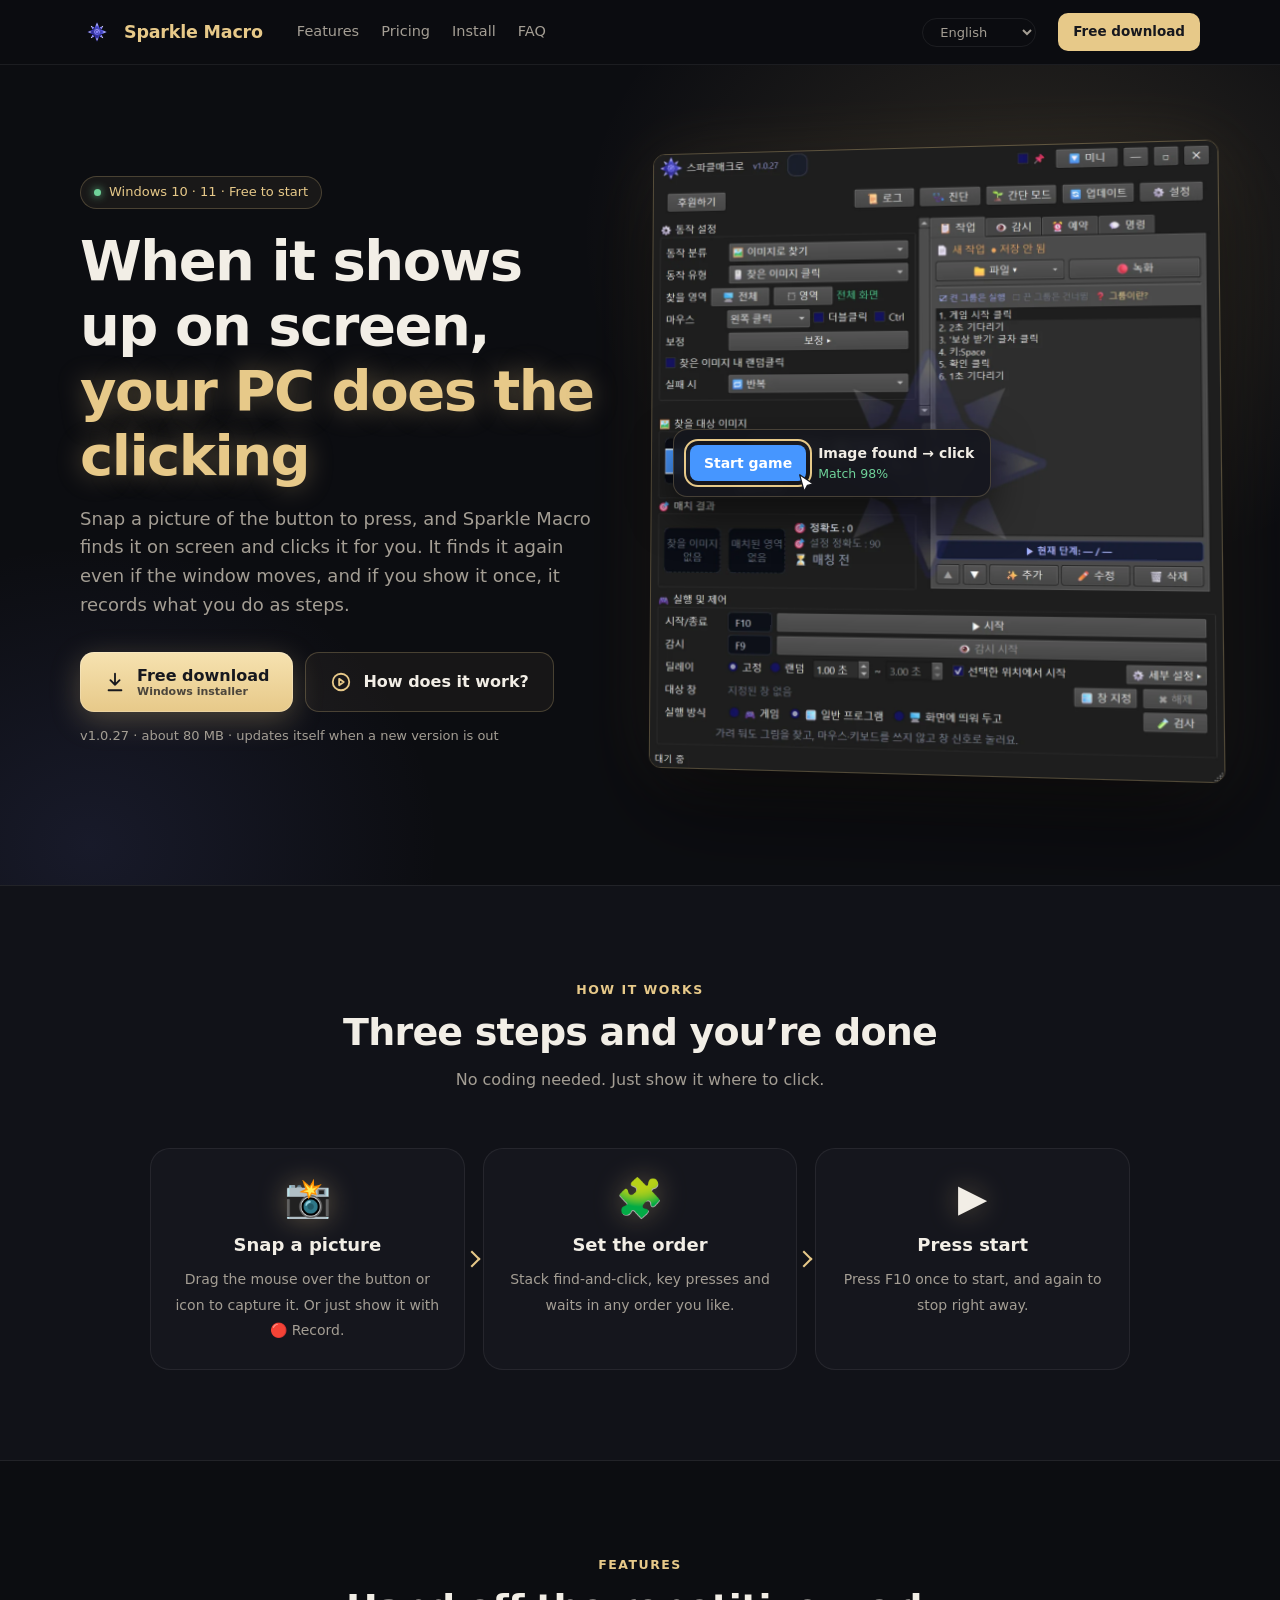
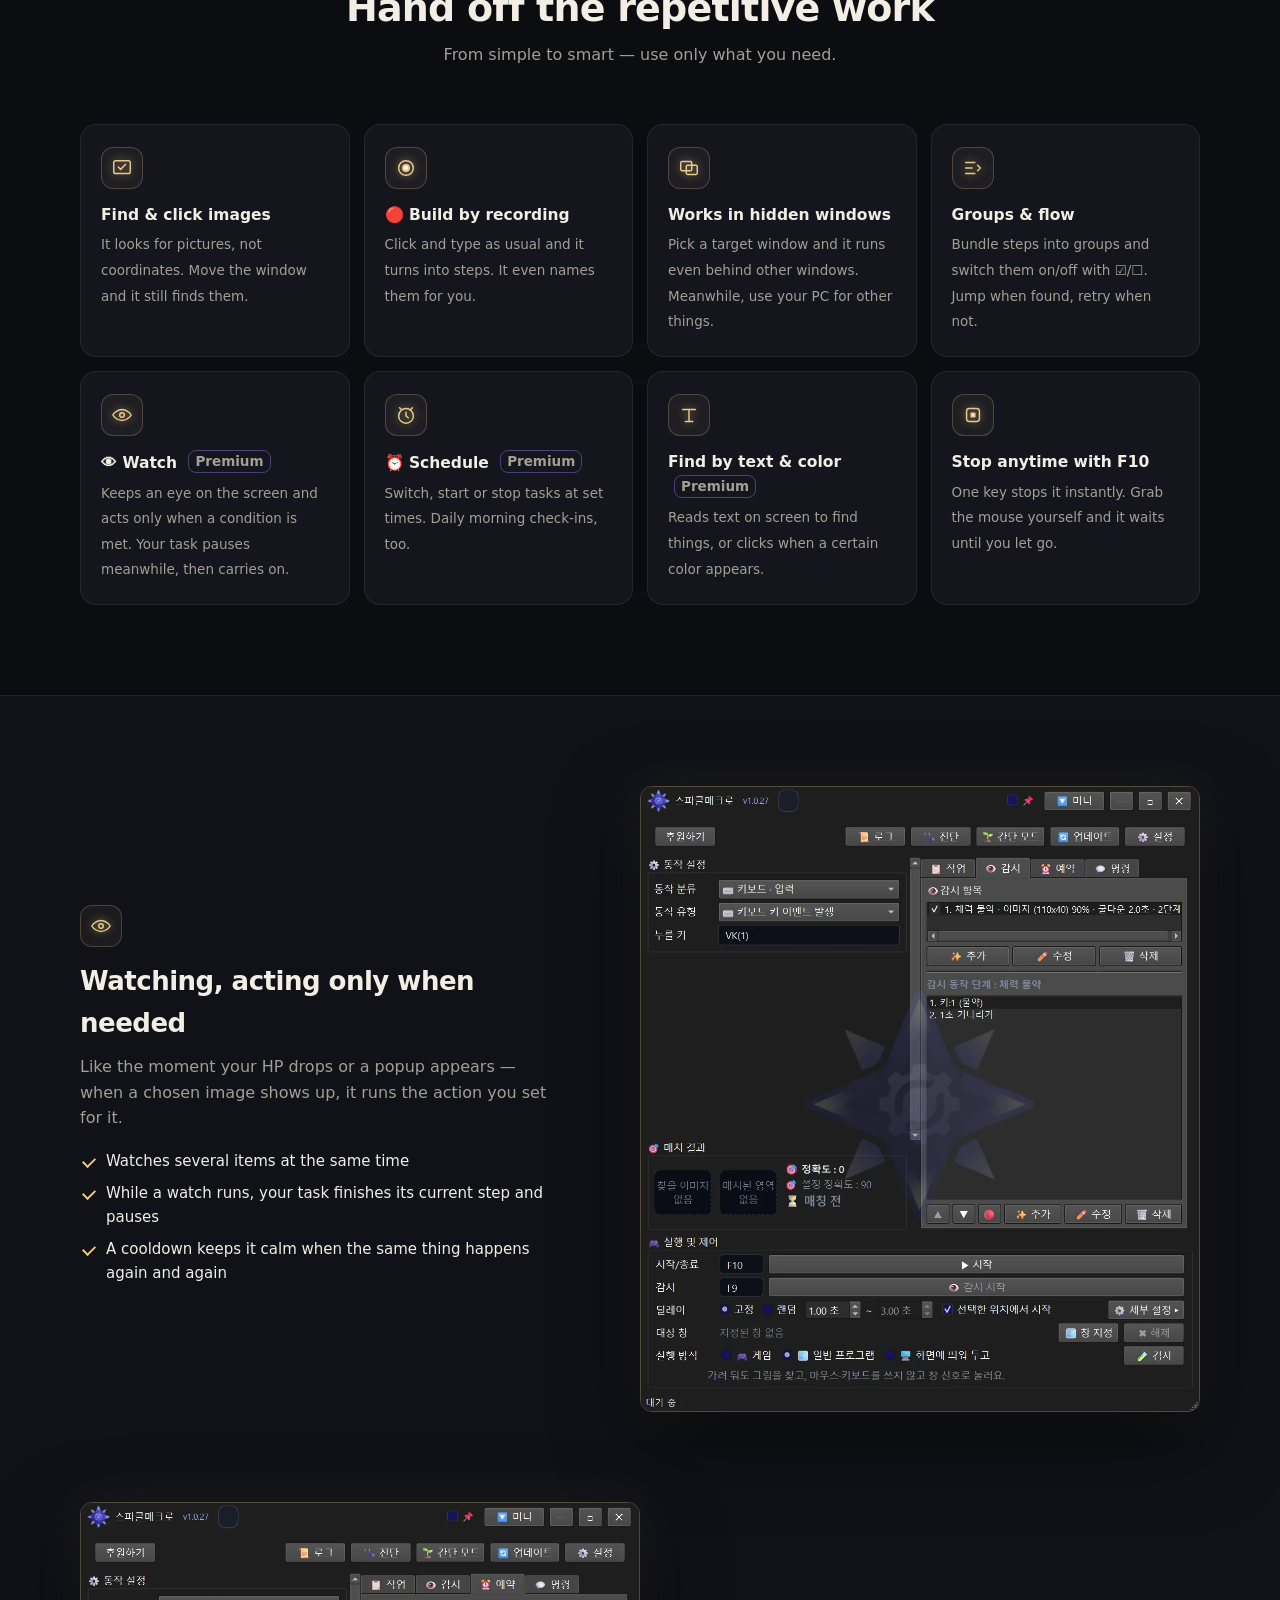
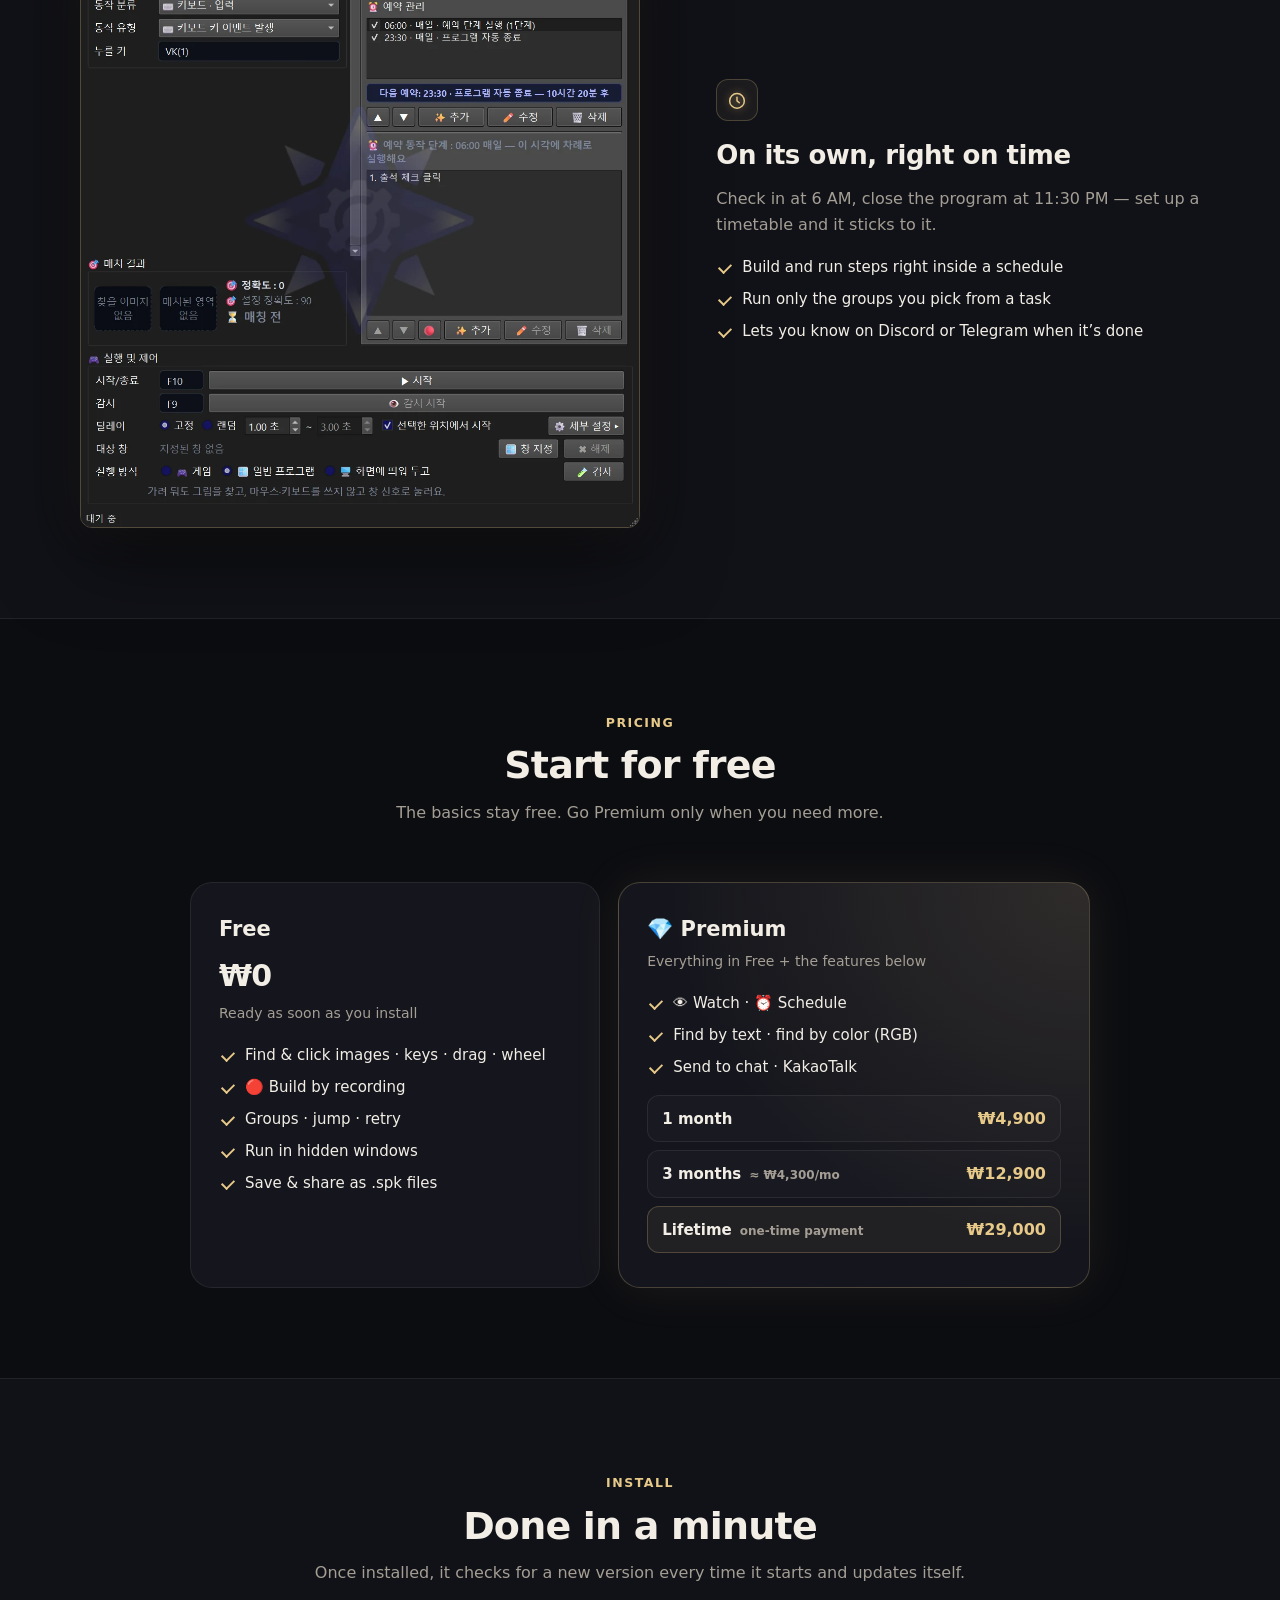
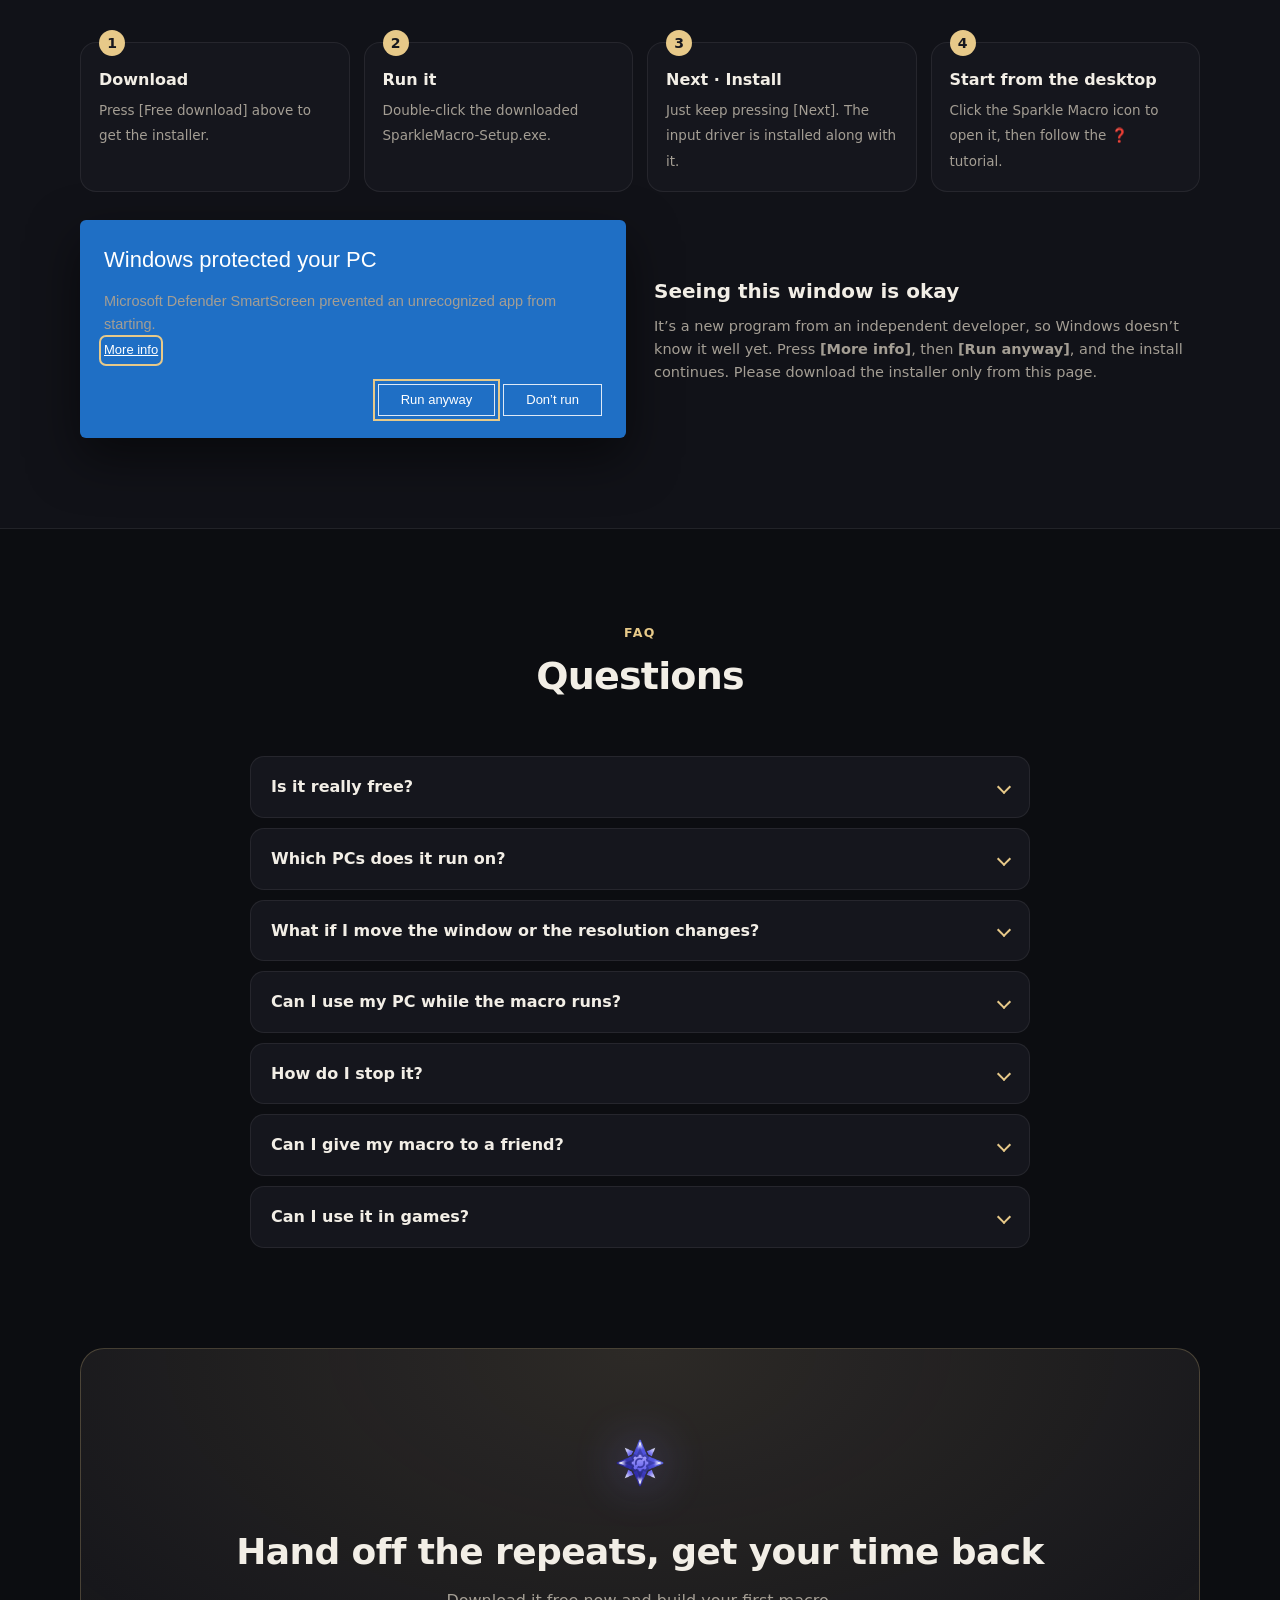
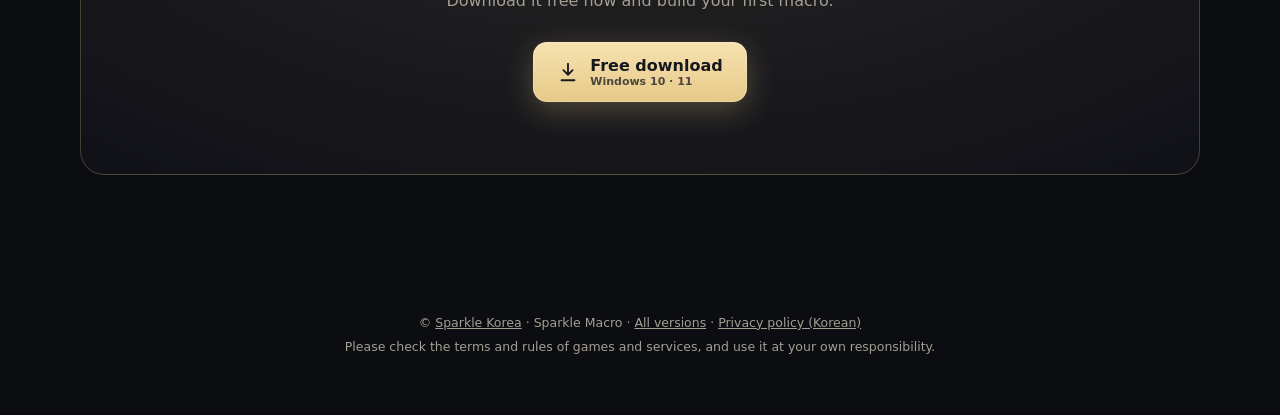
==== commit b31c3d78: "검색 등록 준비: sitemap.xml · robots.txt · 언어별 주소(hreflang) - sitemap.xml: 첫 페이지 7개 언어 주소(?lang=xx)와 공개 문서" ====
--- a/index.html
+++ b/index.html
@@ -7,6 +7,14 @@
 <meta name="darkreader-lock">
 <title>스파클 매크로 — 그림을 찾아 대신 눌러 주는 자동 클릭</title>
 <meta name="description" content="화면에 그림이 보이면 컴퓨터가 대신 눌러 줘요. 녹화로 쉽게 만들고, 가려 둔 창에서도 돌아가는 윈도우 자동 클릭 프로그램. 무료로 시작.">
+<link rel="alternate" hreflang="ko" href="https://macro.sparklekorea.com/?lang=ko">
+<link rel="alternate" hreflang="en" href="https://macro.sparklekorea.com/?lang=en">
+<link rel="alternate" hreflang="ja" href="https://macro.sparklekorea.com/?lang=ja">
+<link rel="alternate" hreflang="zh-Hans" href="https://macro.sparklekorea.com/?lang=zh">
+<link rel="alternate" hreflang="es" href="https://macro.sparklekorea.com/?lang=es">
+<link rel="alternate" hreflang="pt" href="https://macro.sparklekorea.com/?lang=pt">
+<link rel="alternate" hreflang="de" href="https://macro.sparklekorea.com/?lang=de">
+<link rel="alternate" hreflang="x-default" href="https://macro.sparklekorea.com/">
 <meta property="og:type" content="website">
 <meta property="og:url" content="https://macro.sparklekorea.com/">
 <meta property="og:title" content="스파클 매크로 — 그림을 찾아 대신 눌러 주는 자동 클릭">
